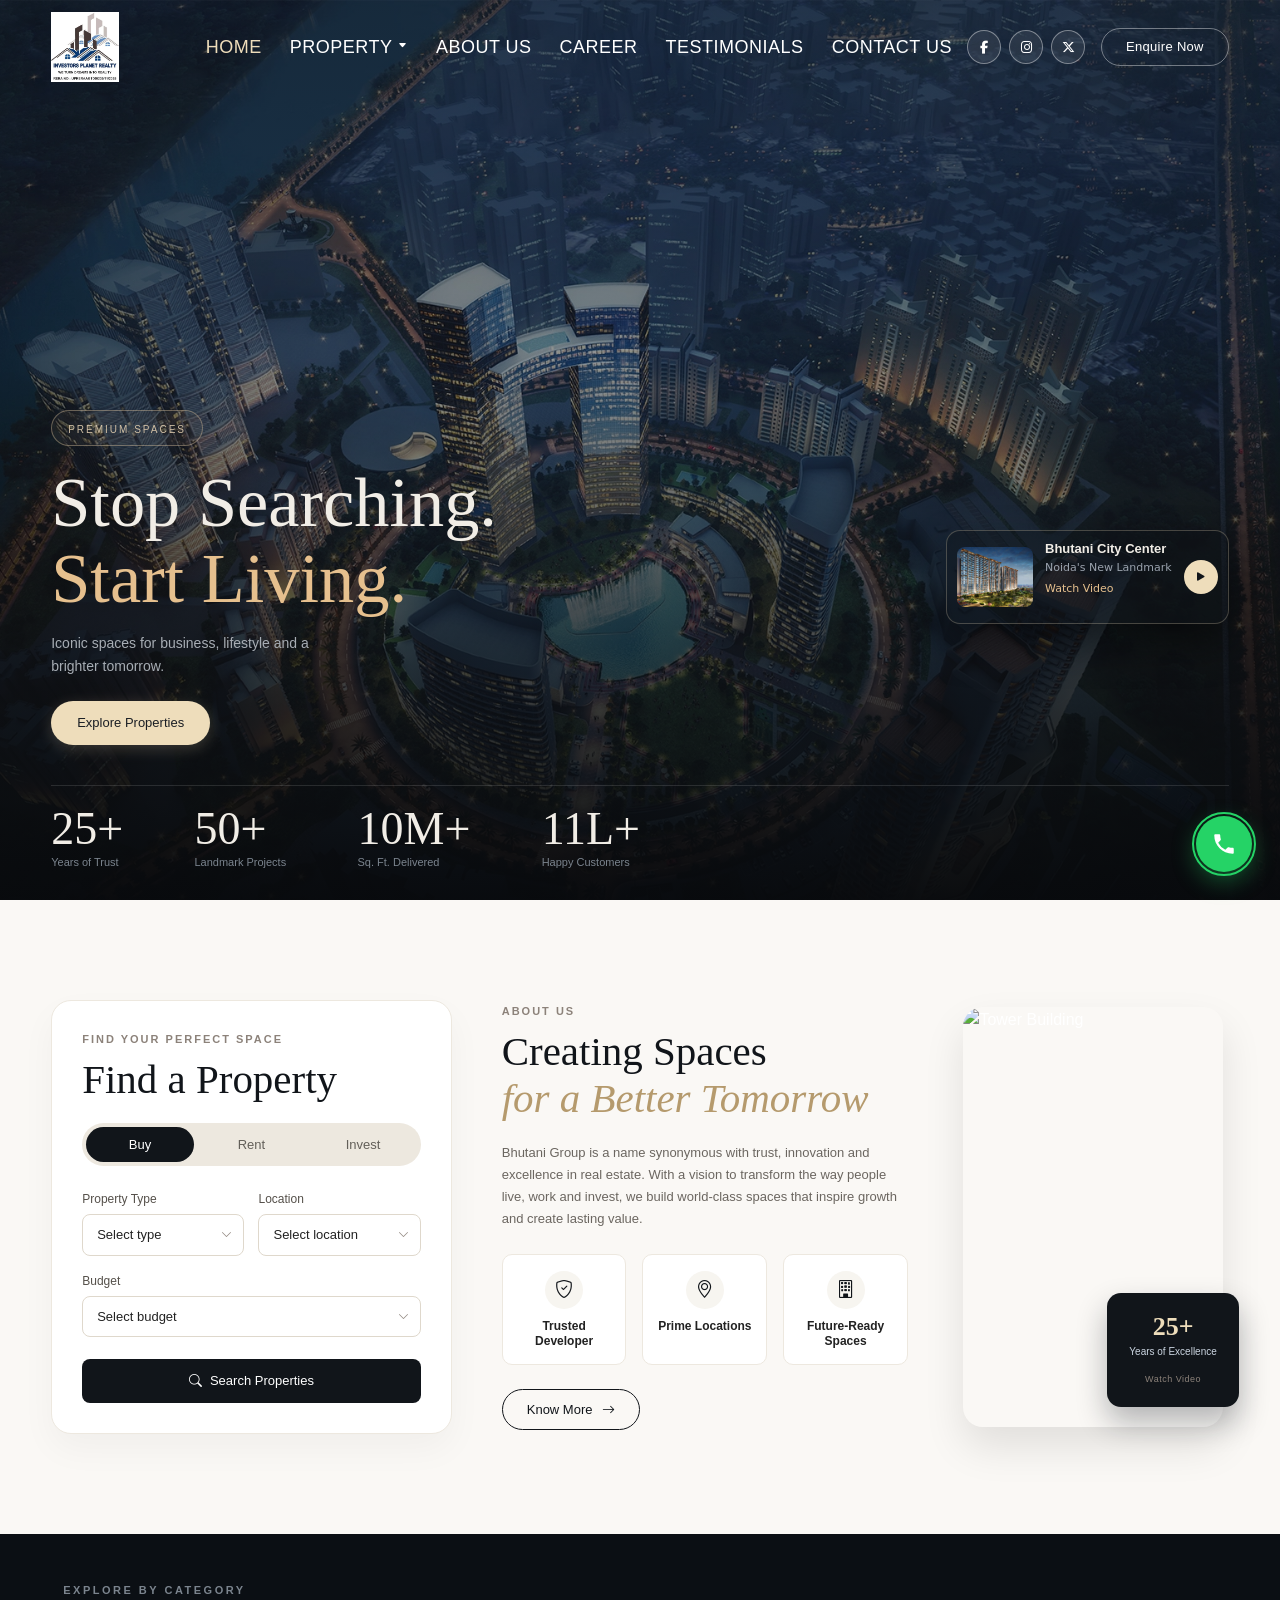
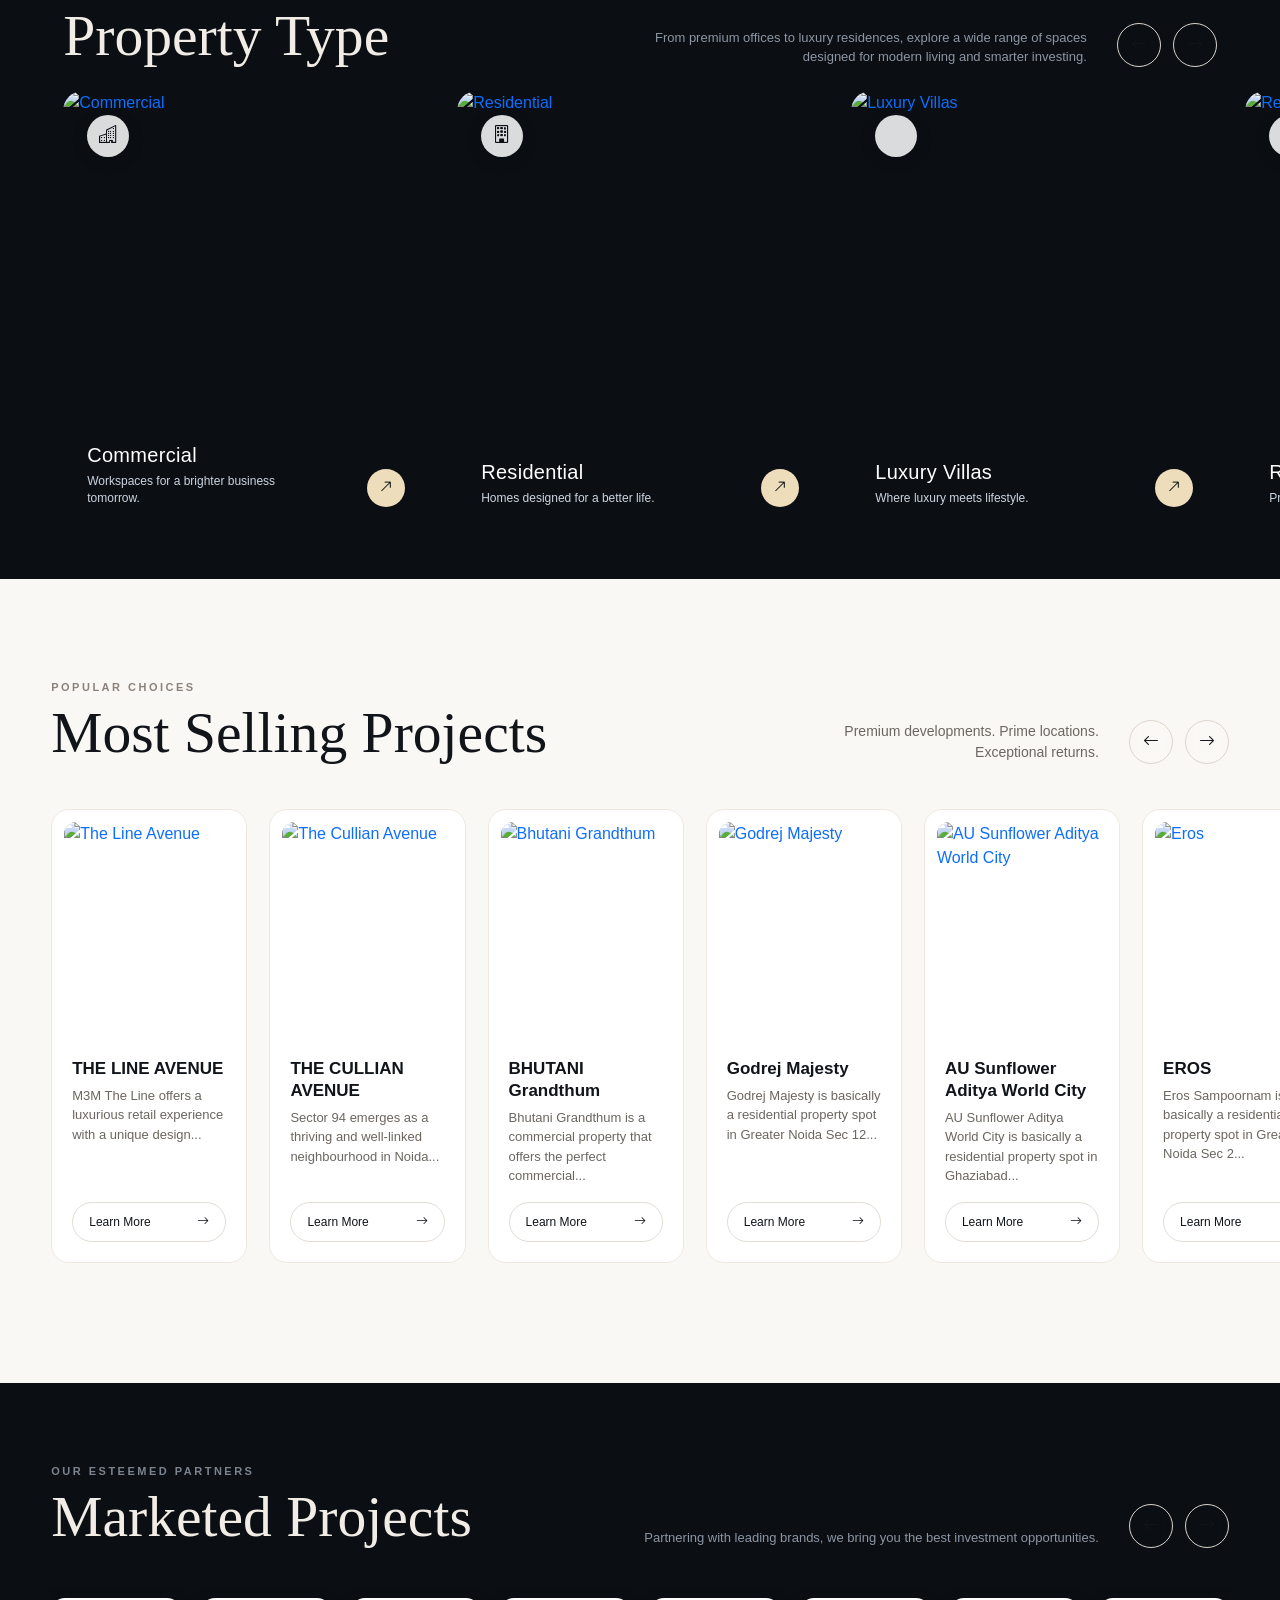
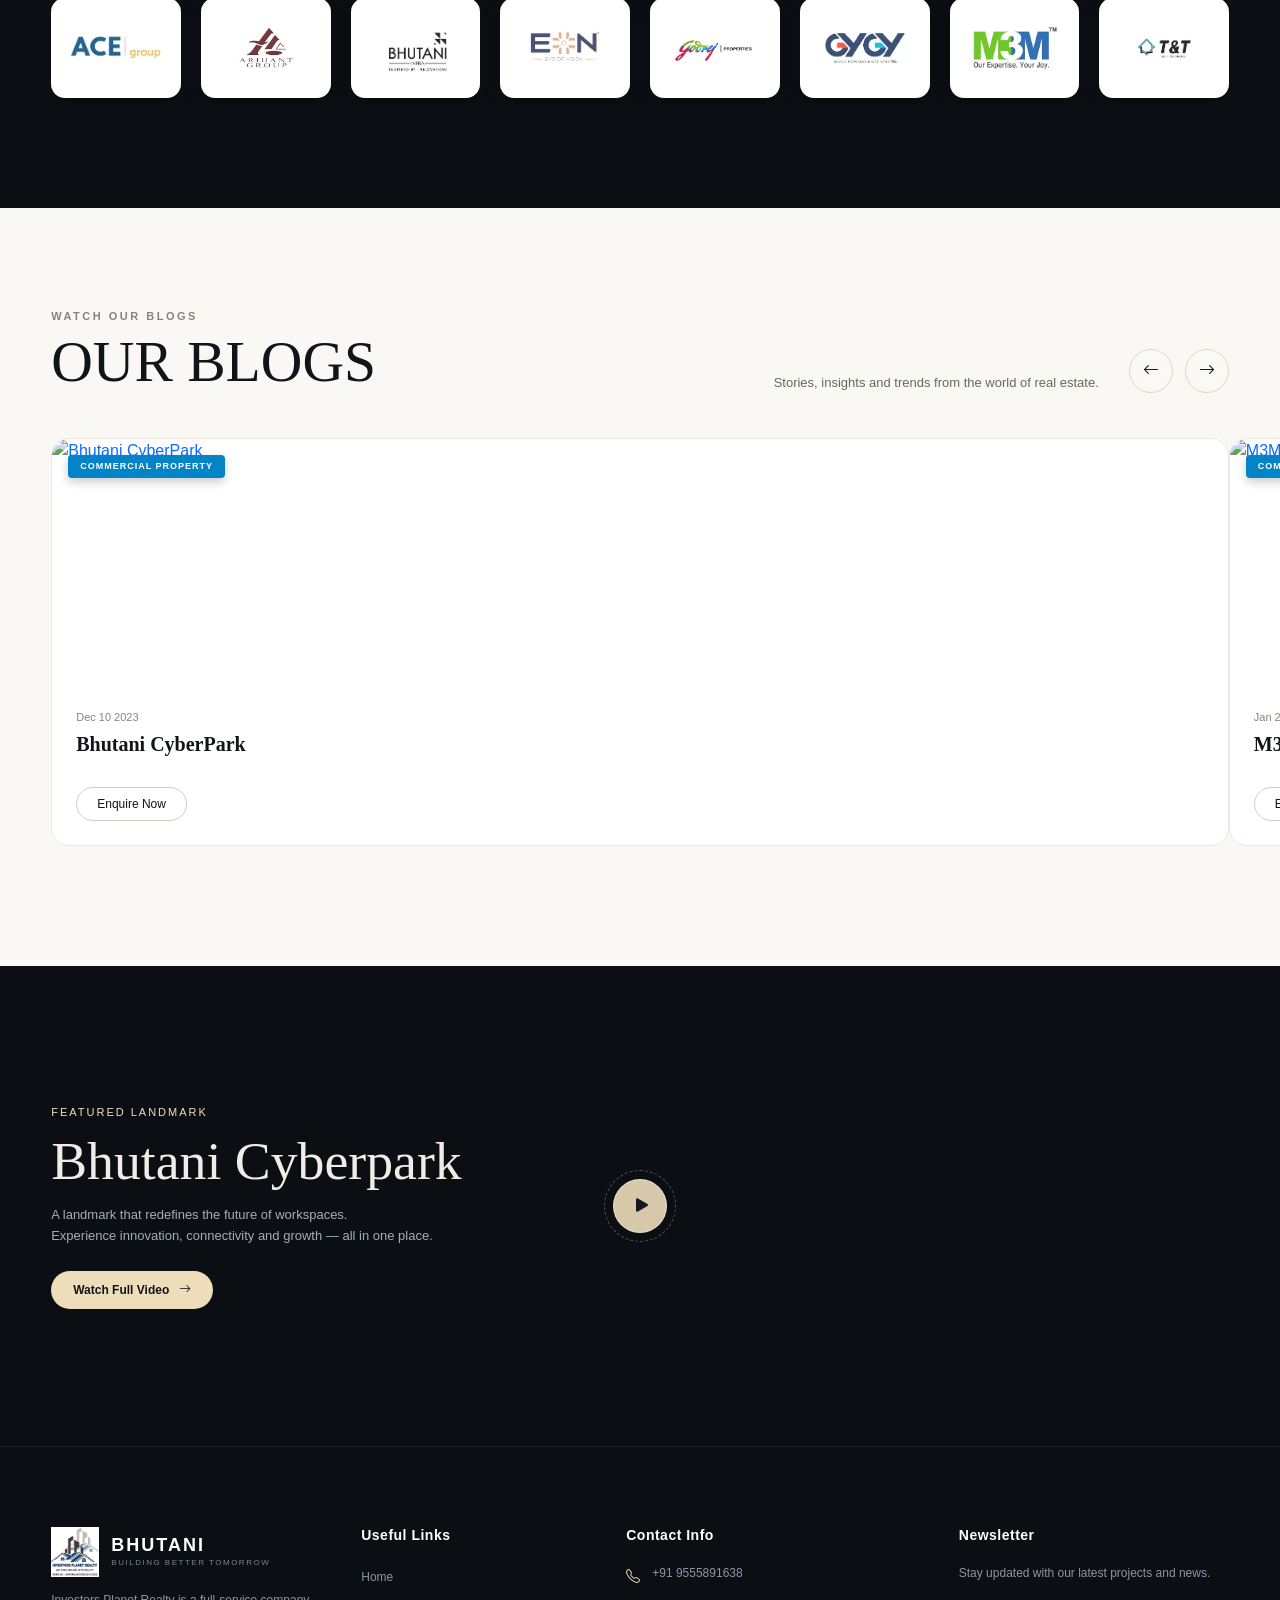
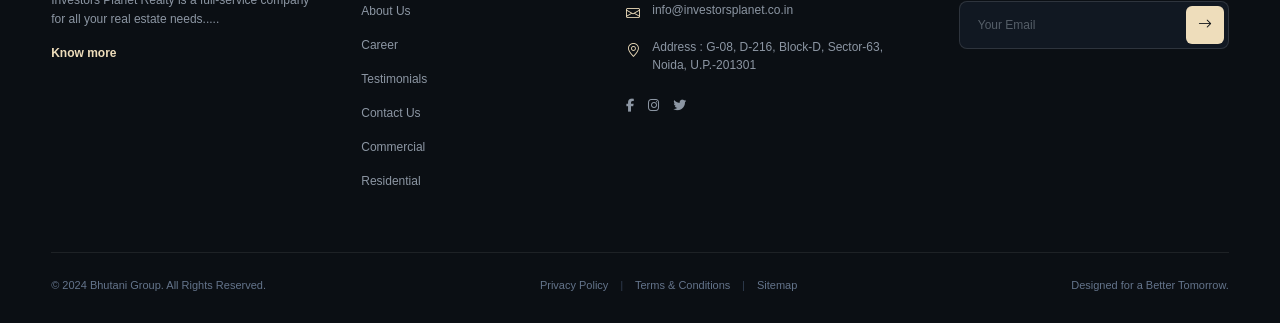
==== index.html @ b5062fcd "commit" ====
<!DOCTYPE html>
<html lang="en">

<head>
  <meta charset="UTF-8">
  <meta name="viewport" content="width=device-width, initial-scale=1.0">
  <title>Investors Planet Realty</title>

  <link href="https://cdn.jsdelivr.net/npm/bootstrap@5.3.3/dist/css/bootstrap.min.css" rel="stylesheet">
  <link rel="stylesheet" href="https://cdnjs.cloudflare.com/ajax/libs/font-awesome/6.5.1/css/all.min.css">
  <link rel="stylesheet" href="https://cdn.jsdelivr.net/npm/bootstrap-icons@1.11.3/font/bootstrap-icons.min.css">
  <link rel="stylesheet" href="https://cdnjs.cloudflare.com/ajax/libs/animate.css/4.1.1/animate.min.css">
  <link rel="stylesheet" href="https://cdn.jsdelivr.net/npm/glightbox/dist/css/glightbox.min.css">
  <link rel="stylesheet" href="https://cdn.jsdelivr.net/npm/swiper@11/swiper-bundle.min.css">
  <link rel="stylesheet" href="style.css">
</head>

<body>

  <!-- <header class="top-header">
        <div class="header-container">
            <div class="header-left">
                <span>WELCOME TO INVESTORS PLANET REALTY</span>
            </div>
            <div class="header-right">
                <a href="tel:+919555891638"><i class="bi bi-telephone-fill"></i> +91 95558 91638</a>
                <a href="mailto:info@investorsplanet.co.in"><i class="bi bi-envelope-fill"></i>
                    info@investorsplanet.co.in</a>
            </div>
        </div>
    </header> -->

  <nav class="custom-navbar">
    <div class="nav-container">

      <a href="index.html" class="brand-box">
        <img src="images/logo.webp" alt="Logo" class="site-logo">
      </a>

      <button class="nav-toggle-btn" id="openMenu">
        <i class="bi bi-list"></i>
      </button>

      <div class="desktop-menu">
        <ul class="nav-links">
          <li><a href="index.html" class="active">HOME</a></li>

          <li class="nav-dropdown">
            <a href="#">
              PROPERTY <i class="bi bi-caret-down-fill"></i>
            </a>
            <ul class="dropdown-menu-list">
              <li><a href="property.html">Commercial</a></li>
              <li><a href="residental.html">Residential</a></li>
            </ul>
          </li>

          <li><a href="about.html">ABOUT US</a></li>
          <li><a href="carareer.html">CAREER</a></li>
          <li><a href="testimonial.html">TESTIMONIALS</a></li>
          <li><a href="contact.html">CONTACT US</a></li>
        </ul>

        <div class="nav-actions">
          <a href="#" class="social-btn"><i class="fa-brands fa-facebook-f"></i></a>
          <a href="#" class="social-btn"><i class="fa-brands fa-instagram"></i></a>
          <a href="#" class="social-btn"><i class="fa-brands fa-x-twitter"></i></a>
          <a href="#reach" class="enquire-btn">Enquire Now </a>
        </div>
      </div>

    </div>
  </nav>

  <div class="side-overlay" id="sideOverlay"></div>

  <div class="side-drawer" id="sideDrawer">
    <div class="drawer-top">
      <h4>Menu</h4>
      <button id="closeMenu"><i class="bi bi-x-lg"></i></button>
    </div>

    <div class="drawer-links">
      <a href="index.html" class="active">HOME</a>

      <div class="drawer-accordion">
        <a href="javascript:void(0)" class="drawer-dropdown-toggle">
          PROPERTY <i class="bi bi-chevron-down"></i>
        </a>
        <div class="drawer-submenu">
          <a href="property.html">• Commercial</a>
          <a href="residental.html">• Residential</a>
        </div>
      </div>

      <a href="about.html">ABOUT US</a>
      <a href="carareer.html">CAREER</a>
      <a href="testimonial.html">TESTIMONIALS</a>
      <a href="contact.html">CONTACT US</a>
    </div>
    <!-- navbar end  -->
    <div class="drawer-bottom">
      <div class="drawer-socials">
        <a href="#" class="social-btn"><i class="fa-brands fa-facebook-f"></i></a>
        <a href="#" class="social-btn"><i class="fa-brands fa-instagram"></i></a>
        <a href="#" class="social-btn"><i class="fa-brands fa-x-twitter"></i></a>
      </div>
      <a href="#reach" class="enquire-btn drawer-enquire">Enquire Now &rarr;</a>
    </div>
  </div>
<!-- hero section  -->
 <section class="hero-wrapper animate__animated animate__fadeIn">
    <div class="hero-dark-layer"></div>

    <div class="hero-inner">

      <div class="hero-middle">
        <div class="hero-text-area animate__animated animate__fadeInLeft animate__slow">
          <div class="pill-tag animate__animated animate__fadeInDown animate__delay-1s">
            <span>PREMIUM SPACES</span>
          </div>

          <h1 class="main-heading animate__animated animate__fadeInUp">
            Stop Searching.<br>
            <span>Start Living.</span>
          </h1>

          <p class="sub-heading animate__animated animate__fadeInUp animate__delay-1s">
            Iconic spaces for business, lifestyle and a<br class="d-none d-md-block"> brighter tomorrow.
          </p>

          <a href="#explore" class="explore-action-btn animate__animated animate__fadeInUp animate__delay-2s">
            Explore Properties
          </a>
        </div>

        <div class="hero-card-area animate__animated animate__zoomIn animate__delay-1s">
          <div class="property-box">
            <div class="property-content">
              <div class="prop-thumb">
                <img src="images/hero.jpg" alt="Bhutani City Center">
              </div>

              <div class="prop-text">
                <h5>Bhutani City Center</h5>
                <p>Noida's New Landmark</p>
                <a href="#">Watch Video</a>
              </div>

              <div class="prop-play">
                <i class="bi bi-play-fill"></i>
              </div>
            </div>
          </div>
        </div>
      </div>

      <div class="hero-bottom-stats animate__animated animate__fadeInUp animate__delay-2s">
        <div class="stats-half-container">
          <div class="stat-unit">
            <h2><span class="counter" data-target="25">0</span>+</h2>
            <p>Years of Trust</p>
          </div>

          <div class="stat-unit">
            <h2><span class="counter" data-target="50">0</span>+</h2>
            <p>Landmark Projects</p>
          </div>

          <div class="stat-unit">
            <h2><span class="counter" data-target="10">0</span>M+</h2>
            <p>Sq. Ft. Delivered</p>
          </div>

          <div class="stat-unit">
            <h2><span class="counter" data-target="11">0</span>L+</h2>
            <p>Happy Customers</p>
          </div>
        </div>
      </div>

    </div>
  </section>
<!-- end hero section  -->


<!-- About section  -->
<!-- HTML Code -->
<section class="about-search-section">
    <div class="about-search-full">

      <div class="search-panel">
        <span class="sub-title">FIND YOUR PERFECT SPACE</span>
        <h2 class="section-title">Find a Property</h2>

        <div class="tab-switcher">
          <button class="tab-btn active" data-tab="buy">Buy</button>
          <button class="tab-btn" data-tab="rent">Rent</button>
          <button class="tab-btn" data-tab="invest">Invest</button>
        </div>

        <div class="form-container">
          <div class="form-grid">
            <div class="input-group-custom">
              <label>Property Type</label>
              <div class="select-box">
                <select>
                  <option value="" disabled selected>Select type</option>
                  <option value="commercial">Commercial Space</option>
                  <option value="residential">Luxury Apartment</option>
                  <option value="villa">Modern Villa</option>
                  <option value="retail">Retail Shop</option>
                </select>
                <i class="bi bi-chevron-down"></i>
              </div>
            </div>

            <div class="input-group-custom">
              <label>Location</label>
              <div class="select-box">
                <select>
                  <option value="" disabled selected>Select location</option>
                  <option value="noida">Noida Expressway</option>
                  <option value="gurugram">Gurugram Central</option>
                  <option value="delhi">South Delhi</option>
                  <option value="greater-noida">Greater Noida</option>
                </select>
                <i class="bi bi-chevron-down"></i>
              </div>
            </div>
          </div>

          <div class="input-group-custom">
            <label>Budget</label>
            <div class="select-box">
              <select>
                <option value="" disabled selected>Select budget</option>
                <option value="50l-1cr">₹50 Lac - ₹1 Cr</option>
                <option value="1cr-3cr">₹1 Cr - ₹3 Cr</option>
                <option value="3cr-5cr">₹3 Cr - ₹5 Cr</option>
                <option value="5cr+">₹5 Cr & Above</option>
              </select>
              <i class="bi bi-chevron-down"></i>
            </div>
          </div>

          <button class="submit-search-btn" type="button">
            <i class="bi bi-search"></i>
            <span>Search Properties</span>
          </button>
        </div>
      </div>

      <div class="about-panel">
        <span class="sub-title">ABOUT US</span>
        <h2 class="section-title">
          Creating Spaces<br>
          <i>for a Better Tomorrow</i>
        </h2>

        <p class="about-text">
          Bhutani Group is a name synonymous with trust, innovation and excellence in real estate. With a vision to
          transform the way people live, work and invest, we build world-class spaces that inspire growth and create
          lasting value.
        </p>

        <div class="features-list">
          <div class="feature-card">
            <div class="feature-icon">
              <i class="bi bi-shield-check"></i>
            </div>
            <h4>Trusted Developer</h4>
          </div>

          <div class="feature-card">
            <div class="feature-icon">
              <i class="bi bi-geo-alt"></i>
            </div>
            <h4>Prime Locations</h4>
          </div>

          <div class="feature-card">
            <div class="feature-icon">
              <i class="bi bi-building"></i>
            </div>
            <h4>Future-Ready Spaces</h4>
          </div>
        </div>

        <a href="#about" class="more-btn">
          <span>Know More</span>
          <i class="bi bi-arrow-right"></i>
        </a>
      </div>

      <div class="image-panel">
        <div class="tall-image-wrapper">
          <img src="https://i.pinimg.com/736x/e9/3b/22/e93b222244bfb3ba30b6781cf7141140.jpg" alt="Tower Building">
        </div>

        <div class="floating-experience">
          <h3><span class="counter" data-target="25">0</span>+</h3>
          <p>Years of Excellence</p>
          <a href="#">Watch Video</a>
        </div>
      </div>

    </div>
  </section>

<!-- About section end -->
<!-- property section start  -->
<section class="property-type-section py-5">
    <div class="container-fluid property-type-container">

      <div class="section-header-row mb-4">
        <div class="header-left">
          <span class="sub-heading-text">EXPLORE BY CATEGORY</span>
          <h2 class="main-heading-text">Property Type</h2>
        </div>

        <div class="header-right">
          <p class="section-desc-text">
            From premium offices to luxury residences, explore a wide range of spaces designed for modern living and smarter investing.
          </p>
          <div class="swiper-nav-buttons">
            <button class="swiper-nav-btn swiper-btn-prev" type="button">
              <i class="bi bi-arrow-left"></i>
            </button>
            <button class="swiper-nav-btn swiper-btn-next" type="button">
              <i class="bi bi-arrow-right"></i>
            </button>
          </div>
        </div>
      </div>

      <div class="swiper propertySwiper">
        <div class="swiper-wrapper">

          <div class="swiper-slide">
            <a href="property.html" class="property-type-card text-decoration-none">
              <img src="https://i.pinimg.com/736x/68/a8/88/68a88817c9050d8937019f63d39efa8c.jpg" alt="Commercial" class="card-bg-img">
              
              <!-- Full Card Hover Overlay with View Button -->
              <div class="card-hover-overlay">
                <div class="hover-view-btn">
                  <span>View Properties</span>
                  <i class="bi bi-arrow-right"></i>
                </div>
              </div>

              <div class="card-content">
                <div class="card-top-icon">
                  <i class="bi bi-buildings"></i>
                </div>

                <div class="card-bottom-info">
                  <div class="info-texts">
                    <h3>Commercial</h3>
                    <p>Workspaces for a brighter business tomorrow.</p>
                  </div>
                  <div class="card-circle-arrow">
                    <i class="bi bi-arrow-right"></i>
                  </div>
                </div>
              </div>
            </a>
          </div>

          <div class="swiper-slide">
            <a href="property.html" class="property-type-card text-decoration-none">
              <img src="https://i.pinimg.com/1200x/0e/28/10/0e281031130ed455cd875e7eabe86943.jpg" alt="Residential" class="card-bg-img">
              
              <div class="card-hover-overlay">
                <div class="hover-view-btn">
                  <span>View Properties</span>
                  <i class="bi bi-arrow-right"></i>
                </div>
              </div>

              <div class="card-content">
                <div class="card-top-icon">
                  <i class="bi bi-building"></i>
                </div>

                <div class="card-bottom-info">
                  <div class="info-texts">
                    <h3>Residential</h3>
                    <p>Homes designed for a better life.</p>
                  </div>
                  <div class="card-circle-arrow">
                    <i class="bi bi-arrow-right"></i>
                  </div>
                </div>
              </div>
            </a>
          </div>

          <div class="swiper-slide">
            <a href="property.html" class="property-type-card text-decoration-none">
              <img src="https://i.pinimg.com/736x/b8/08/d7/b808d746e11e2a88268e295a4e2df7ee.jpg" alt="Luxury Villas" class="card-bg-img">
              
              <div class="card-hover-overlay">
                <div class="hover-view-btn">
                  <span>View Properties</span>
                  <i class="bi bi-arrow-right"></i>
                </div>
              </div>

              <div class="card-content">
                <div class="card-top-icon">
                  <i class="bi bi-crown"></i>
                </div>

                <div class="card-bottom-info">
                  <div class="info-texts">
                    <h3>Luxury Villas</h3>
                    <p>Where luxury meets lifestyle.</p>
                  </div>
                  <div class="card-circle-arrow">
                    <i class="bi bi-arrow-right"></i>
                  </div>
                </div>
              </div>
            </a>
          </div>

          <div class="swiper-slide">
            <a href="property.html" class="property-type-card text-decoration-none">
              <img src="https://i.pinimg.com/736x/2e/1c/e1/2e1ce1e18475a00035cc2ab0f9a0c046.jpg" alt="Retail & Studio" class="card-bg-img">
              
              <div class="card-hover-overlay">
                <div class="hover-view-btn">
                  <span>View Properties</span>
                  <i class="bi bi-arrow-right"></i>
                </div>
              </div>

              <div class="card-content">
                <div class="card-top-icon">
                  <i class="bi bi-shop"></i>
                </div>

                <div class="card-bottom-info">
                  <div class="info-texts">
                    <h3>Retail & Studio</h3>
                    <p>Prime high-street shopping hubs.</p>
                  </div>
                  <div class="card-circle-arrow">
                    <i class="bi bi-arrow-right"></i>
                  </div>
                </div>
              </div>
            </a>
          </div>

        </div>
      </div>

    </div>
  </section>
<!-- property section start  -->

  <!-- new section project -->
 <section class="selling-projects-section">
    <div class="selling-projects-container">

      <div class="projects-header-row">
        <div class="header-left">
          <span class="sub-heading-text">POPULAR CHOICES</span>
          <h2 class="main-heading-text">Most Selling Projects</h2>
        </div>

        <div class="header-right">
          <p class="section-desc-text">
            Premium developments. Prime locations.<br class="d-none d-md-block"> Exceptional returns.
          </p>
          <div class="swiper-nav-buttons">
            <button class="swiper-nav-btn swiper-btn-prev" type="button">
              <i class="bi bi-arrow-left"></i>
            </button>
            <button class="swiper-nav-btn swiper-btn-next" type="button">
              <i class="bi bi-arrow-right"></i>
            </button>
          </div>
        </div>
      </div>

      <div class="swiper projectsSwiper">
        <div class="swiper-wrapper">

          <div class="swiper-slide">
            <a href="property-details.html?project=the-line-avenue" class="project-item-card text-decoration-none">
              <div class="project-img-box">
                <img src="https://i.pinimg.com/736x/b0/c7/c9/b0c7c9cdc0c4229f6c91cf94e578a3b9.jpg" alt="The Line Avenue">
              </div>

              <div class="project-body">
                <h4 class="project-name">THE LINE AVENUE</h4>
                <p class="project-description">M3M The Line offers a luxurious retail experience with a unique design...</p>

                <div class="project-know-btn">
                  <span>Learn More</span>
                  <i class="bi bi-arrow-right"></i>
                </div>
              </div>
            </a>
          </div>

          <div class="swiper-slide">
            <a href="property-details.html?project=the-cullian-avenue" class="project-item-card text-decoration-none">
              <div class="project-img-box">
                <img src="https://i.pinimg.com/1200x/70/3b/2b/703b2bb00e8416c925a79b62b1071aec.jpg" alt="The Cullian Avenue">
              </div>

              <div class="project-body">
                <h4 class="project-name">THE CULLIAN AVENUE</h4>
                <p class="project-description">Sector 94 emerges as a thriving and well-linked neighbourhood in Noida...</p>

                <div class="project-know-btn">
                  <span>Learn More</span>
                  <i class="bi bi-arrow-right"></i>
                </div>
              </div>
            </a>
          </div>

          <div class="swiper-slide">
            <a href="property-details.html?project=bhutani-grandthum" class="project-item-card text-decoration-none">
              <div class="project-img-box">
                <img src="https://i.pinimg.com/1200x/bc/52/3a/bc523a431e3f7c31cb2e12f6df5b1e3e.jpg" alt="Bhutani Grandthum">
              </div>

              <div class="project-body">
                <h4 class="project-name">BHUTANI Grandthum</h4>
                <p class="project-description">Bhutani Grandthum is a commercial property that offers the perfect commercial...</p>

                <div class="project-know-btn">
                  <span>Learn More</span>
                  <i class="bi bi-arrow-right"></i>
                </div>
              </div>
            </a>
          </div>

          <div class="swiper-slide">
            <a href="property-details.html?project=godrej-majesty" class="project-item-card text-decoration-none">
              <div class="project-img-box">
                <img src="https://i.pinimg.com/736x/51/43/db/5143db872b7fb3381221c654d87d4bf9.jpg" alt="Godrej Majesty">
              </div>

              <div class="project-body">
                <h4 class="project-name">Godrej Majesty</h4>
                <p class="project-description">Godrej Majesty is basically a residential property spot in Greater Noida Sec 12...</p>

                <div class="project-know-btn">
                  <span>Learn More</span>
                  <i class="bi bi-arrow-right"></i>
                </div>
              </div>
            </a>
          </div>

          <div class="swiper-slide">
            <a href="property-details.html?project=au-sunflower" class="project-item-card text-decoration-none">
              <div class="project-img-box">
                <img src="https://i.pinimg.com/736x/d2/3e/b3/d23eb3abe1b45a3c89cd017f8275d1ce.jpg" alt="AU Sunflower Aditya World City">
              </div>

              <div class="project-body">
                <h4 class="project-name">AU Sunflower Aditya World City</h4>
                <p class="project-description">AU Sunflower Aditya World City is basically a residential property spot in Ghaziabad...</p>

                <div class="project-know-btn">
                  <span>Learn More</span>
                  <i class="bi bi-arrow-right"></i>
                </div>
              </div>
            </a>
          </div>

          <div class="swiper-slide">
            <a href="property-details.html?project=eros" class="project-item-card text-decoration-none">
              <div class="project-img-box">
                <img src="https://i.pinimg.com/736x/e6/98/5a/e6985af2b01548a1c4b19c9d69201688.jpg" alt="Eros">
              </div>

              <div class="project-body">
                <h4 class="project-name">EROS</h4>
                <p class="project-description">Eros Sampoornam is basically a residential property spot in Greater Noida Sec 2...</p>

                <div class="project-know-btn">
                  <span>Learn More</span>
                  <i class="bi bi-arrow-right"></i>
                </div>
              </div>
            </a>
          </div>

          <div class="swiper-slide">
            <a href="property-details.html?project=sobha" class="project-item-card text-decoration-none">
              <div class="project-img-box">
                <img src="https://i.pinimg.com/736x/e9/3b/22/e93b222244bfb3ba30b6781cf7141140.jpg" alt="Sobha">
              </div>

              <div class="project-body">
                <h4 class="project-name">Sobha</h4>
                <p class="project-description">Sobha is a perfect residential spot in Greater Noida Sec 1...</p>

                <div class="project-know-btn">
                  <span>Learn More</span>
                  <i class="bi bi-arrow-right"></i>
                </div>
              </div>
            </a>
          </div>

          <div class="swiper-slide">
            <a href="property-details.html?project=anand-habitat" class="project-item-card text-decoration-none">
              <div class="project-img-box">
                <img src="https://i.pinimg.com/1200x/0e/28/10/0e281031130ed455cd875e7eabe86943.jpg" alt="Anand Habitat Sahibabad">
              </div>

              <div class="project-body">
                <h4 class="project-name">Anand Habitat Sahibabad</h4>
                <p class="project-description">Anand Habitat Sahibabad is a commercial property spot in Shahibabad...</p>

                <div class="project-know-btn">
                  <span>Learn More</span>
                  <i class="bi bi-arrow-right"></i>
                </div>
              </div>
            </a>
          </div>

        </div>
      </div>

    </div>
  </section>

  <!-- new section  -->

  <section class="partners-marquee-section">
    <div class="partners-container">

      <div class="partners-header-row">
        <div class="header-left">
          <span class="sub-heading-text">OUR ESTEEMED PARTNERS</span>
          <h2 class="main-heading-text">Marketed Projects</h2>
        </div>

        <div class="header-right">
          <p class="section-desc-text">
            Partnering with leading brands, we bring you the best investment opportunities.
          </p>
          <div class="swiper-nav-buttons">
            <button class="swiper-nav-btn partners-btn-prev" type="button">
              <i class="bi bi-arrow-left"></i>
            </button>
            <button class="swiper-nav-btn partners-btn-next" type="button">
              <i class="bi bi-arrow-right"></i>
            </button>
          </div>
        </div>
      </div>

      <div class="swiper partnersSwiper">
        <div class="swiper-wrapper">

          <div class="swiper-slide">
            <div class="partner-logo-card">
              <img src="images/ace.webp" alt="Ace" class="partner-img">
            </div>
          </div>

          <div class="swiper-slide">
            <div class="partner-logo-card">
              <img src="images/arihant.webp" alt="Arihant" class="partner-img">
            </div>
          </div>

          <div class="swiper-slide">
            <div class="partner-logo-card">
              <img src="images/bhutani.webp" alt="Bhutani" class="partner-img">
            </div>
          </div>

          <div class="swiper-slide">
            <div class="partner-logo-card">
              <img src="images/eon.webp" alt="Eon" class="partner-img">
            </div>
          </div>

          <div class="swiper-slide">
            <div class="partner-logo-card">
              <img src="images/Godrej-properties-logo-2.webp" alt="Godrej" class="partner-img">
            </div>
          </div>

          <div class="swiper-slide">
            <div class="partner-logo-card">
              <img src="images/gygy.webp" alt="Gygy" class="partner-img">
            </div>
          </div>

          <div class="swiper-slide">
            <div class="partner-logo-card">
              <img src="images/M3M.webp" alt="M3M" class="partner-img">
            </div>
          </div>

          <div class="swiper-slide">
            <div class="partner-logo-card">
              <img src="images/T&T.webp" alt="T&T" class="partner-img">
            </div>
          </div>

        </div>
      </div>

    </div>
  </section>
  <!-- Blog Section   -->
 <section class="blogs-section">
    <div class="blogs-container">

      <div class="blogs-header-row">
        <div class="blogs-header-left">
          <span class="sub-heading-text">WATCH OUR BLOGS</span>
          <h2 class="main-heading-text">OUR BLOGS</h2>
        </div>

        <div class="blogs-header-right">
          <p class="section-desc-text">
            Stories, insights and trends from the world of real estate.
          </p>
          <div class="swiper-nav-buttons">
            <button class="swiper-nav-btn blogs-btn-prev" type="button">
              <i class="bi bi-arrow-left"></i>
            </button>
            <button class="swiper-nav-btn blogs-btn-next" type="button">
              <i class="bi bi-arrow-right"></i>
            </button>
          </div>
        </div>
      </div>

      <!-- Converted into a fully functional Swiper slider -->
      <div class="swiper blogsSwiper">
        <div class="swiper-wrapper">

          <div class="swiper-slide">
            <a href="property.html" class="blog-card text-decoration-none">
              <div class="blog-img-box">
                <img src="https://i.pinimg.com/736x/b9/93/08/b993081e71267a04ce7736938ec39dbf.jpg" alt="Bhutani CyberPark" class="blog-img">
                <div class="blog-tag-badge">COMMERCIAL PROPERTY</div>
              </div>

              <div class="blog-body">
                <div class="blog-meta-top">
                  <span class="blog-date">Dec 10 2023</span>
                  <h3 class="blog-title">Bhutani CyberPark</h3>
                </div>

                <div class="blog-footer">
                  <span class="enquire-now-pill">Enquire Now</span>
                </div>
              </div>
            </a>
          </div>

          <div class="swiper-slide">
            <a href="property.html" class="blog-card text-decoration-none">
              <div class="blog-img-box">
                <img src="https://i.pinimg.com/736x/0c/f4/79/0cf4791c3fe9e932af38df184352a54e.jpg" alt="M3M Noida" class="blog-img">
                <div class="blog-tag-badge">COMMERCIAL PROPERTY</div>
              </div>

              <div class="blog-body">
                <div class="blog-meta-top">
                  <span class="blog-date">Jan 21 2024</span>
                  <h3 class="blog-title">M3M Noida</h3>
                </div>

                <div class="blog-footer">
                  <span class="enquire-now-pill">Enquire Now</span>
                </div>
              </div>
            </a>
          </div>

          <div class="swiper-slide">
            <a href="property.html" class="blog-card text-decoration-none">
              <div class="blog-img-box">
                <img src="https://i.pinimg.com/1200x/a5/fb/9e/a5fb9e481416478ccd709796a3e3a5d2.jpg" alt="ACE Group Noida" class="blog-img">
                <div class="blog-tag-badge">RESIDENTIAL PROPERTY</div>
              </div>

              <div class="blog-body">
                <div class="blog-meta-top">
                  <span class="blog-date">Feb 11 2024</span>
                  <h3 class="blog-title">ACE Group Noida</h3>
                </div>

                <div class="blog-footer">
                  <span class="enquire-now-pill">Enquire Now</span>
                </div>
              </div>
            </a>
          </div>

          <div class="swiper-slide">
            <a href="property.html" class="blog-card text-decoration-none">
              <div class="blog-img-box">
                <img src="https://i.pinimg.com/736x/b9/93/08/b993081e71267a04ce7736938ec39dbf.jpg" alt="Bhutani Grandthum" class="blog-img">
                <div class="blog-tag-badge">COMMERCIAL PROPERTY</div>
              </div>

              <div class="blog-body">
                <div class="blog-meta-top">
                  <span class="blog-date">Mar 15 2024</span>
                  <h3 class="blog-title">Bhutani Grandthum</h3>
                </div>

                <div class="blog-footer">
                  <span class="enquire-now-pill">Enquire Now</span>
                </div>
              </div>
            </a>
          </div>

        </div>
      </div>

    </div>
  </section>
  <!-- new section  -->
  <section class="featured-landmark-section">
    <div class="landmark-bg-overlay"></div>

    <div class="landmark-container">

      <div class="landmark-left-content">
        <span class="landmark-sub-badge">FEATURED LANDMARK</span>
        <h2 class="landmark-main-title">Bhutani Cyberpark</h2>
        <p class="landmark-description">
          A landmark that redefines the future of workspaces.<br class="d-none d-md-block">
          Experience innovation, connectivity and growth — all in one place.
        </p>
        <a href="https://www.youtube.com/embed/Rlj3gzHr7QU?rel=0&modestbranding=1&autohide=1&showinfo=0"
          class="glightbox landmark-cta-btn">
          <span>Watch Full Video</span>
          <i class="bi bi-arrow-right"></i>
        </a>
      </div>

      <div class="landmark-center-play">
        <a href="https://www.youtube.com/embed/Rlj3gzHr7QU?rel=0&modestbranding=1&autohide=1&showinfo=0"
          class="glightbox play-circle-btn">
          <i class="bi bi-play-fill"></i>
        </a>
      </div>

      <!-- <div class="landmark-right-stats">
        <div class="stat-item-box">
          <h3><span class="counter" data-target="5">0</span>M+</h3>
          <p>Sq. Ft. Area</p>
        </div>

        <div class="stat-item-box">
          <h3><span class="counter" data-target="100">0</span>+</h3>
          <p>Global Brands</p>
        </div>

        <div class="stat-item-box">
          <h3>Prime</h3>
          <p>Sector 62, Noida</p>
        </div>
      </div> -->

    </div>
  </section>

  <!-- new section  -->
 <footer class="main-footer-section">
    <div class="footer-container">

      <div class="footer-top-grid">

        <!-- Column 1: Brand Info -->
        <div class="footer-col brand-col">
          <div class="footer-brand-wrap">
            <img src="images/logo.webp" alt="Logo" class="footer-logo">
            <div class="footer-brand-text">
              <h3>BHUTANI</h3>
              <span>BUILDING BETTER TOMORROW</span>
            </div>
          </div>
          <p class="footer-about-desc">
            Investors Planet Realty is a full-service company for all your real estate needs.....
          </p>
          <a href="#about" class="footer-about-link">Know more</a>
        </div>

        <!-- Column 2: Useful Links (Replacing Quick Links) -->
        <div class="footer-col">
          <h4 class="footer-col-title">Useful Links</h4>
          <ul class="footer-links-list">
            <li><a href="#">Home</a></li>
            <li><a href="#">About Us</a></li>
            <li><a href="#">Career</a></li>
            <li><a href="#">Testimonials</a></li>
            <li><a href="#">Contact Us</a></li>
            <li><a href="#">Commercial</a></li>
            <li><a href="#">Residential</a></li>
          </ul>
        </div>

        <!-- Column 3: Contact Info (Updated with image details) -->
        <div class="footer-col contact-col">
          <h4 class="footer-col-title">Contact Info</h4>
          <div class="contact-item">
            <i class="bi bi-telephone"></i>
            <a href="tel:+919555891638">+91 9555891638</a>
          </div>
          <div class="contact-item">
            <i class="bi bi-envelope"></i>
            <a href="mailto:info@investorsplanet.co.in">info@investorsplanet.co.in</a>
          </div>
          <div class="contact-item">
            <i class="bi bi-geo-alt"></i>
            <span>Address : G-08, D-216, Block-D, Sector-63, Noida, U.P.-201301</span>
          </div>

          <div class="footer-social-icons">
            <a href="#"><i class="fa-brands fa-facebook-f"></i></a>
            <a href="#"><i class="fa-brands fa-instagram"></i></a>
            <a href="#"><i class="fa-brands fa-twitter"></i></a>
          </div>
        </div>

        <!-- Column 4: Newsletter -->
        <div class="footer-col newsletter-col">
          <h4 class="footer-col-title">Newsletter</h4>
          <p class="newsletter-text">
            Stay updated with our latest projects and news.
          </p>

          <form class="newsletter-form">
            <input type="email" placeholder="Your Email" required>
            <button type="submit">
              <i class="bi bi-arrow-right"></i>
            </button>
          </form>
        </div>

      </div>

      <div class="footer-bottom-bar">
        <div class="copyright-text">
          © 2024 Bhutani Group. All Rights Reserved.
        </div>

        <div class="legal-links">
          <a href="#">Privacy Policy</a>
          <span class="divider">|</span>
          <a href="#">Terms & Conditions</a>
          <span class="divider">|</span>
          <a href="#">Sitemap</a>
        </div>

        <div class="tagline-text">
          Designed for a Better Tomorrow.
        </div>
      </div>

    </div>
  </footer>


  <a href="tel:+911234567" class="floating-call-btn" aria-label="Call Us">
    <div class="call-btn-pulse"></div>
    <svg xmlns="http://www.w3.org/2000/svg" viewBox="0 0 24 24">
      <path
        d="M6.62 10.79a15.053 15.053 0 0 0 6.59 6.59l2.2-2.2c.27-.27.67-.36 1.02-.24 1.12.37 2.33.57 3.57.57.55 0 1 .45 1 1V20c0 .55-.45 1-1 1-9.39 0-17-7.61-17-17 0-.55.45-1 1-1h3.5c.55 0 1 .45 1 1 0 1.25.2 2.45.57 3.57.11.35.03.74-.25 1.02l-2.2 2.2z" />
    </svg>
  </a>

  <!-- new section  -->
  <script src="https://cdn.jsdelivr.net/npm/bootstrap@5.3.3/dist/js/bootstrap.bundle.min.js"></script>
  <script src="https://cdn.jsdelivr.net/gh/mcstudios/glightbox/dist/js/glightbox.min.js"></script>
  <script src="https://cdn.jsdelivr.net/npm/swiper@11/swiper-bundle.min.js"></script>
  <script src="script.js"></script>
</body>

</html>
---- style.css ----
@import url('https://fonts.googleapis.com/css2?family=Cormorant+Garamond:ital,wght@0,400;0,500;0,600;1,400;1,500&family=Montserrat:wght@300;400;500;600&display=swap');

:root {
  --font-serif: 'Cormorant Garamond', serif;
  --font-sans: 'Montserrat', sans-serif;
}

* {
  margin: 0;
  padding: 0;
  box-sizing: border-box;
}

body {
  font-family: var(--font-sans);
  background-color: #0b0f14;
  color: #ffffff;
  overflow-x: hidden;
}
/* 
.top-header {
  background-color: #fff;
  padding: 14px 0;
  position: relative;
  z-index: 1002;
}

.header-container {
  width: 92%;
  margin: 0 auto;
  display: flex;
  justify-content: space-between;
  align-items: center;
}

.header-left span {
  font-size: 14px;
  font-weight: 500;
  letter-spacing: 0.5px;
  color: #2b7a94;
}

.header-right {
  display: flex;
  gap: 25px;
}

.header-right a {
  font-size: 14px;
  color: #2b7a94;
  text-decoration: none;
  transition: opacity 0.3s;
}

.header-right a:hover {
  opacity: 0.8;
} */

.custom-navbar {
  position: absolute;
  /* top: 50px; */
  left: 0;
  width: 100%;
  padding: 12px 0;
  z-index: 1001;
  transition: all 0.4s ease;
}

.custom-navbar.scrolled {
  position: fixed;
  top: 0;
  background-color: #ffffff;
  padding: 10px 0;
  box-shadow: 0 4px 20px rgba(0, 0, 0, 0.12);
  animation: navSlide 0.4s ease-in-out;
}

@keyframes navSlide {
  0% {
    transform: translateY(-100%);
  }

  100% {
    transform: translateY(0);
  }
}

.nav-container {
  width: 92%;
  margin: 0 auto;
  display: flex;
  justify-content: space-between;
  align-items: center;
}

.brand-box {
  display: flex;
  align-items: center;
  text-decoration: none;
}

.site-logo {
  height: 70px;
  width: auto;
  object-fit: contain;
  display: block;
}

.desktop-menu {
  display: flex;
  align-items: center;
  justify-content: space-between;
  flex: 1;
  margin-left: 40px;
}

.nav-links {
  display: flex;
  list-style: none;
  gap: 28px;
  margin: 0 auto;
}

.nav-links a {
  text-decoration: none;
  font-size: 18px;
  font-weight: 500;
  color: #ffffff;
  letter-spacing: 0.5px;
  transition: color 0.3s;
}

.nav-links a:hover,
.nav-links a.active {
  color: #eeddbb;
}

.custom-navbar.scrolled .nav-links a {
  color: #333333;
}

.custom-navbar.scrolled .nav-links a:hover,
.custom-navbar.scrolled .nav-links a.active {
  color: #2b7a94;
}

.nav-actions {
  display: flex;
  align-items: center;
  gap: 8px;
}

.social-btn {
  width: 34px;
  height: 34px;
  border-radius: 50%;
  border: 1px solid rgba(255, 255, 255, 0.4);
  background-color: rgba(255, 255, 255, 0.08);
  color: #ffffff;
  display: inline-flex;
  align-items: center;
  justify-content: center;
  font-size: 13px;
  text-decoration: none;
  transition: all 0.3s ease;
}

.social-btn:hover {
  background-color: #eeddbb;
  border-color: #eeddbb;
  color: #11151a;
  transform: translateY(-2px);
}

.custom-navbar.scrolled .social-btn {
  border-color: #cbd5e1;
  background-color: #f1f5f9;
  color: #1b374d;
}

.custom-navbar.scrolled .social-btn:hover {
  background-color: #2b7a94;
  border-color: #2b7a94;
  color: #ffffff;
}

.enquire-btn {
  font-family: var(--font-sans);
  background-color: transparent;
  color: #fff;
  font-size: 13px;
  font-weight: 500;
  padding: 8px 24px;
  border-radius: 50px;
  text-decoration: none;
  margin-left: 8px;
  display: inline-flex;
  align-items: center;
  justify-content: center;
  border: 1px solid rgba(255, 255, 255, 0.4);
  letter-spacing: 0.3px;
  transition: all 0.25s ease;
}

.enquire-btn:hover {
  background-color: #1b374d;
  border-color: #1b374d;
  color: #ffffff;
  transform: translateY(-1px);
  box-shadow: 0 4px 12px rgba(27, 55, 77, 0.15);
}

.custom-navbar.scrolled .enquire-btn {
  color: #1b374d;
  border-color: rgba(27, 55, 77, 0.45);
  background-color: transparent;
}

.custom-navbar.scrolled .enquire-btn:hover {
  background-color: #2b7a94;
  border-color: #2b7a94;
  color: #ffffff;
}

.nav-toggle-btn {
  display: none;
  background: none;
  border: none;
  color: #ffffff;
  font-size: 30px;
  cursor: pointer;
}

.custom-navbar.scrolled .nav-toggle-btn {
  color: #1a2b49;
}

.side-overlay {
  position: fixed;
  inset: 0;
  background-color: rgba(0, 0, 0, 0.6);
  z-index: 1050;
  opacity: 0;
  visibility: hidden;
  transition: all 0.3s;
}

.side-overlay.active {
  opacity: 1;
  visibility: visible;
}

.side-drawer {
  position: fixed;
  top: 0;
  right: 0;
  width: 65%;
  max-width: 300px;
  height: 100vh;
  background-color: #111827;
  z-index: 1051;
  transform: translateX(100%);
  transition: transform 0.35s ease;
  display: flex;
  flex-direction: column;
  justify-content: space-between;
  padding: 20px;
}

.side-drawer.active {
  transform: translateX(0);
}

.drawer-top {
  display: flex;
  justify-content: space-between;
  align-items: center;
  border-bottom: 1px solid rgba(255, 255, 255, 0.1);
  padding-bottom: 12px;
}

.drawer-top h4 {
  font-family: var(--font-serif);
  font-size: 20px;
  margin: 0;
}

.drawer-top button {
  background: none;
  border: none;
  color: #ffffff;
  font-size: 20px;
  cursor: pointer;
}

.drawer-links {
  display: flex;
  flex-direction: column;
  gap: 16px;
  margin: 20px 0;
}

.drawer-links a {
  text-decoration: none;
  color: #cbd5e1;
  font-size: 15px;
  transition: color 0.2s;
}

.drawer-links a.active,
.drawer-links a:hover {
  color: #eeddbb;
}

.drawer-socials {
  display: flex;
  gap: 10px;
  margin-bottom: 15px;
}

.drawer-enquire {
  display: block;
  text-align: center;
  margin-left: 0;
}
/* hero css start  */
.hero-wrapper {
  position: relative;
  min-height: 100vh;
  background: url('images/hero') center center / cover no-repeat;
  display: flex;
  flex-direction: column;
  justify-content: flex-end;
  overflow-x: hidden;
}

@media (max-width: 768px) {
  .hero-wrapper {
    background: url('images/phone') center center / cover no-repeat;
  }
}

.hero-dark-layer {
  position: absolute;
  inset: 0;
  background: linear-gradient(180deg,
      rgba(14, 18, 22, 0.6) 0%,
      rgba(14, 18, 22, 0.45) 40%,
      rgba(10, 13, 16, 0.88) 85%,
      rgba(8, 10, 13, 0.98) 100%);
  z-index: 1;
}

.hero-inner {
  position: relative;
  z-index: 2;
  width: 92%;
  max-width: 1400px;
  margin: 0 auto;
  min-height: 100vh;
  display: flex;
  flex-direction: column;
  justify-content: space-between;
  padding-top: 120px;
  padding-bottom: 30px;
}

.hero-middle {
  display: flex;
  justify-content: space-between;
  align-items: center;
  margin-top: auto;
  margin-bottom: 40px;
  gap: 30px;
}

.pill-tag {
  display: inline-block;
  border: 1px solid rgba(223, 197, 160, 0.4);
  border-radius: 50px;
  padding: 5px 16px;
  margin-bottom: 18px;
  background: rgba(223, 197, 160, 0.05);
}

.pill-tag span {
  font-size: 10px;
  font-weight: 500;
  letter-spacing: 2px;
  color: #d1c0a5;
}

.main-heading {
  font-family: var(--font-serif);
  font-size: clamp(38px, 5.5vw, 84px);
  line-height: 1.08;
  font-weight: 500;
  color: #f1ede6;
  margin-bottom: 16px;
}

.main-heading span {
  font-family: var(--font-serif);
  font-weight: 500;
  color: #e6c08e;
}

.sub-heading {
  font-size: 14px;
  line-height: 1.6;
  color: #a7adb4;
  font-weight: 500;
  margin-bottom: 24px;
}

.explore-action-btn {
  display: inline-flex;
  align-items: center;
  gap: 10px;
  background-color: #eeddbb;
  color: #1a1e24;
  padding: 12px 26px;
  border-radius: 40px;
  font-size: 13px;
  font-weight: 500;
  text-decoration: none;
  transition: all 0.3s ease;
  box-shadow: 0 4px 15px rgba(238, 221, 187, 0.2);
}

.explore-action-btn:hover {
  background-color: #dfba73;
  color: #0b0f14;
  transform: translateY(-3px) scale(1.02);
  box-shadow: 0 6px 20px rgba(223, 186, 115, 0.4);
}

.property-box {
  position: relative;
  width: 100%;
  max-width: 350px;
}

.property-content {
  background: rgba(14, 18, 24, 0.4);
  backdrop-filter: blur(16px);
  -webkit-backdrop-filter: blur(16px);
  border-radius: 14px;
  border: 1px solid rgba(238, 221, 187, 0.25);
  padding: 10px;
  display: flex;
  align-items: center;
  gap: 12px;
  box-shadow: 0 20px 40px rgba(0, 0, 0, 0.45);
  transition: all 0.3s ease;
}

.property-content:hover {
  transform: translateY(-5px);
  background: rgba(14, 18, 24, 0.6);
  border-color: rgba(238, 221, 187, 0.45);
}

.prop-thumb {
  width: 76px;
  height: 60px;
  border-radius: 8px;
  overflow: hidden;
  flex-shrink: 0;
}

.prop-thumb img {
  width: 100%;
  height: 100%;
  object-fit: cover;
  transition: transform 0.4s ease;
}

.property-content:hover .prop-thumb img {
  transform: scale(1.08);
}

.prop-text h5 {
  font-family: var(--font-sans);
  font-size: 13px;
  font-weight: 600;
  color: #f1ede6;
  margin: 0 0 2px 0;
}

.prop-text p {
  font-size: 11px;
  color: #9ba3ae;
  margin: 0 0 4px 0;
}

.prop-text a {
  font-size: 11px;
  color: #e6c08e;
  text-decoration: none;
  font-weight: 500;
  transition: opacity 0.2s;
}

.prop-text a:hover {
  opacity: 0.8;
  text-decoration: underline;
}

.prop-play {
  width: 34px;
  height: 34px;
  border-radius: 50%;
  background-color: #eeddbb;
  color: #11151a;
  display: flex;
  align-items: center;
  justify-content: center;
  font-size: 15px;
  cursor: pointer;
  flex-shrink: 0;
  transition: all 0.3s ease;
}

.prop-play:hover {
  background-color: #ffffff;
  transform: scale(1.12) rotate(90deg);
}

.hero-bottom-stats {
  padding-top: 20px;
  border-top: 1px solid rgba(255, 255, 255, 0.12);
}

.stats-half-container {
  width: 50%;
  display: flex;
  justify-content: space-between;
  gap: 20px;
}

.stat-unit {
  cursor: default;
  transition: transform 0.3s ease;
}

.stat-unit:hover {
  transform: translateY(-3px);
}

.stat-unit h2 {
  font-family: var(--font-serif);
  font-size: clamp(32px, 4vw, 46px);
  font-weight: 400;
  color: #f1ede6;
  margin-bottom: 2px;
  line-height: 1;
  transition: color 0.3s ease;
}

.stat-unit:hover h2 {
  color: #eeddbb;
}

.stat-unit p {
  font-size: 11px;
  color: #7b848e;
  font-weight: 400;
  margin: 0;
}

@media (max-width: 992px) {
  .hero-middle {
    flex-direction: column;
    align-items: flex-start;
    gap: 30px;
  }

  .hero-card-area {
    width: 100%;
  }

  .stats-half-container {
    width: 100%;
  }
}

@media (max-width: 576px) {
  .hero-inner {
    padding-top: 90px;
    padding-bottom: 20px;
    width: 94%;
  }

  .stats-half-container {
    display: grid;
    grid-template-columns: repeat(2, 1fr);
    gap: 20px 15px;
  }

  .stat-unit h2 {
    font-size: 32px;
  }

  .main-heading {
    font-size: 32px;
  }

  .sub-heading {
    font-size: 13px;
    margin-bottom: 20px;
  }
}
/* hero css end  */
@media (max-width: 991px) {
  .top-header {
    display: none;
  }

  .custom-navbar {
    top: 0;
    padding: 14px 0;
  }

  .desktop-menu {
    display: none;
  }

  .nav-toggle-btn {
    display: block;
  }

 

  


  
}

/* about css  */
/* CSS Code matching root variables, original structural alignment, fully responsive, with aligned 'Know More' button layout */
:root {
  --primary-dark: #11151a;
  --accent-gold: #eeddbb;
  --accent-gold-hover: #dfba73;
  --text-muted: #8c827a;
  --bg-section: #faf8f5;
  --card-bg: #ffffff;
  --border-color: #ede8df;
  --font-sans: 'Inter', sans-serif;
  --font-serif: 'Playfair Display', serif;
}

.about-search-section {
  background-color: var(--bg-section);
  padding: 100px 0;
  width: 100%;
  overflow-x: hidden;
}

.about-search-full {
  width: 92%;
  max-width: 1400px;
  margin: 0 auto;
  display: flex;
  align-items: center;
  justify-content: space-between;
  gap: 50px;
}

.search-panel {
  flex: 1;
  background: var(--card-bg);
  padding: 30px;
  border-radius: 20px;
  border: 1px solid var(--border-color);
  box-shadow: 0 15px 35px rgba(0, 0, 0, 0.04);
}

.sub-title {
  font-family: var(--font-sans);
  font-size: 11px;
  letter-spacing: 2px;
  color: var(--text-muted);
  font-weight: 600;
  display: block;
  margin-bottom: 8px;
}

.section-title {
  font-family: var(--font-serif);
  font-size: clamp(30px, 3.2vw, 42px);
  color: var(--primary-dark);
  line-height: 1.15;
  margin-bottom: 20px;
}

.section-title i {
  font-family: var(--font-serif);
  font-style: italic;
  color: #b59a6d;
}

.tab-switcher {
  display: flex;
  background-color: #ede8df;
  padding: 4px;
  border-radius: 50px;
  margin-bottom: 24px;
  gap: 4px;
  width: 100%;
}

.tab-btn {
  flex: 1;
  background: transparent;
  color: #635f59;
  font-family: var(--font-sans);
  font-size: 13px;
  font-weight: 500;
  padding: 8px 0;
  border-radius: 50px;
  border: none;
  cursor: pointer;
  transition: all 0.3s ease;
}

.tab-btn.active {
  background-color: var(--primary-dark);
  color: #ffffff;
}

.form-container {
  display: flex;
  flex-direction: column;
  gap: 16px;
}

.form-grid {
  display: flex;
  gap: 14px;
}

.input-group-custom {
  flex: 1;
  display: flex;
  flex-direction: column;
  gap: 6px;
}

.input-group-custom label {
  font-family: var(--font-sans);
  font-size: 12px;
  font-weight: 500;
  color: #55504a;
}

.select-box {
  position: relative;
  width: 100%;
}

.select-box select {
  width: 100%;
  appearance: none;
  background-color: #ffffff;
  border: 1px solid #dfd8cc;
  border-radius: 8px;
  padding: 10px 14px;
  font-size: 13px;
  color: #222222;
  font-family: var(--font-sans);
  outline: none;
  cursor: pointer;
  transition: border-color 0.2s ease;
}

.select-box select:focus {
  border-color: var(--primary-dark);
}

.select-box i {
  position: absolute;
  right: 12px;
  top: 50%;
  transform: translateY(-50%);
  font-size: 11px;
  color: var(--text-muted);
  pointer-events: none;
}

.submit-search-btn {
  background-color: var(--primary-dark);
  color: #ffffff;
  padding: 12px 20px;
  border-radius: 8px;
  border: none;
  display: flex;
  align-items: center;
  justify-content: center;
  gap: 8px;
  font-family: var(--font-sans);
  font-size: 13px;
  font-weight: 500;
  cursor: pointer;
  margin-top: 6px;
  transition: all 0.3s ease;
}

.submit-search-btn:hover {
  background-color: var(--accent-gold-hover);
  color: var(--primary-dark);
  transform: translateY(-2px);
}

.about-panel {
  flex: 1.2;
  display: flex;
  flex-direction: column;
}

.about-text {
  font-family: var(--font-sans);
  font-size: 13px;
  line-height: 1.7;
  color: #6b6660;
  margin-bottom: 24px;
}

.features-list {
  display: flex;
  gap: 16px;
  margin-bottom: 24px;
}

.feature-card {
  flex: 1;
  background-color: var(--card-bg);
  border: 1px solid var(--border-color);
  border-radius: 10px;
  padding: 16px 12px;
  display: flex;
  flex-direction: column;
  align-items: center;
  text-align: center;
  gap: 10px;
  transition: transform 0.3s ease;
}

.feature-card:hover {
  transform: translateY(-4px);
  border-color: var(--accent-gold-hover);
}

.feature-icon {
  width: 38px;
  height: 38px;
  border-radius: 50%;
  background-color: #f7f5f0;
  display: flex;
  align-items: center;
  justify-content: center;
  font-size: 18px;
  color: var(--primary-dark);
}

.feature-card h4 {
  font-family: var(--font-sans);
  font-size: 12px;
  font-weight: 600;
  color: #222222;
  margin: 0;
}

.more-btn {
  display: inline-flex;
  align-items: center;
  justify-content: center;
  gap: 10px;
  background-color: transparent;
  color: var(--primary-dark);
  border: 1px solid var(--primary-dark);
  padding: 10px 24px;
  border-radius: 50px;
  font-family: var(--font-sans);
  font-size: 13px;
  font-weight: 500;
  text-decoration: none;
  width: max-content;
  transition: all 0.3s ease;
}

.more-btn:hover {
  background-color: var(--primary-dark);
  color: #ffffff;
  transform: translateX(4px);
}

.image-panel {
  flex: 0.8;
  position: relative;
  display: flex;
  justify-content: center;
}

.tall-image-wrapper {
  width: 100%;
  max-width: 260px;
  height: 420px;
  border-radius: 20px;
  overflow: hidden;
  box-shadow: 0 20px 40px rgba(0,0,0,0.1);
}

.tall-image-wrapper img {
  width: 100%;
  height: 100%;
  object-fit: cover;
  transition: transform 0.5s ease;
}

.tall-image-wrapper:hover img {
  transform: scale(1.05);
}

.floating-experience {
  position: absolute;
  bottom: 20px;
  right: -10px;
  background-color: var(--primary-dark);
  color: #ffffff;
  padding: 18px 22px;
  border-radius: 14px;
  text-align: center;
  box-shadow: 0 15px 30px rgba(17, 24, 34, 0.3);
  transition: transform 0.3s ease;
}

.floating-experience:hover {
  transform: translateY(-4px);
}

.floating-experience h3 {
  font-family: var(--font-serif);
  font-size: 26px;
  font-weight: 600;
  color: var(--accent-gold);
  margin: 0;
}

.floating-experience p {
  font-family: var(--font-sans);
  font-size: 10px;
  color: #cbd5e1;
  margin: 2px 0 6px 0;
}

.floating-experience a {
  font-family: var(--font-sans);
  font-size: 9px;
  color: var(--text-muted);
  text-decoration: none;
  letter-spacing: 0.5px;
}

.floating-experience a:hover {
  color: var(--accent-gold);
}

@media (max-width: 1024px) {
  .about-search-full {
    flex-direction: column;
    gap: 40px;
  }

  .search-panel, .about-panel, .image-panel {
    width: 100%;
    flex: unset;
  }

  .tall-image-wrapper {
    max-width: 100%;
    height: 350px;
  }

  .floating-experience {
    right: 20px;
  }
}

@media (max-width: 576px) {
  .about-search-section {
    padding: 60px 0;
  }

  .search-panel {
    padding: 20px 16px;
  }

  .form-grid {
    flex-direction: column;
  }

  .features-list {
    flex-direction: column;
  }

  .floating-experience {
    right: 10px;
    bottom: 10px;
    padding: 14px 18px;
  }
}
/* property css start  */
.property-type-section {
  background-color: #0b0f14;
  padding: 100px 0;
  width: 100%;
  overflow: hidden;
}

.property-type-container {
  width: 92%;
  max-width: 1400px;
  margin: 0 auto;
}

.section-header-row {
  display: flex;
  justify-content: space-between;
  align-items: flex-end;
  margin-bottom: 45px;
  gap: 40px;
}

.header-left {
  flex: 1;
}

.header-left .sub-heading-text {
  font-family: var(--font-sans);
  font-size: 11px;
  letter-spacing: 2.5px;
  color: #7b848e;
  font-weight: 600;
  display: block;
  margin-bottom: 8px;
}

.header-left .main-heading-text {
  font-family: var(--font-serif);
  font-size: clamp(38px, 4.5vw, 62px);
  color: #f1ede6;
  font-weight: 400;
  line-height: 1.05;
  margin: 0;
}

.header-right {
  display: flex;
  align-items: flex-end;
  gap: 30px;
  max-width: 600px;
}

.section-desc-text {
  font-family: var(--font-sans);
  font-size: 13px;
  line-height: 1.5;
  color: #8c96a3;
  margin: 0;
  font-weight: 300;
  text-align: right;
}

.swiper-nav-buttons {
  display: flex;
  gap: 12px;
  flex-shrink: 0;
}

.swiper-nav-btn {
  width: 44px;
  height: 44px;
  border-radius: 50%;
  border: 1px solid rgba(255, 255, 255, 0.25);
  background: transparent;
  color: #ffffff;
  display: flex;
  align-items: center;
  justify-content: center;
  font-size: 16px;
  cursor: pointer;
  transition: all 0.3s ease;
}

.swiper-nav-btn:hover {
  background-color: #eeddbb;
  border-color: #eeddbb;
  color: #0b0f14;
  transform: translateY(-2px);
}

.propertySwiper {
  overflow: visible;
}

.property-type-card {
  position: relative;
  height: 440px;
  border-radius: 20px;
  overflow: hidden;
  display: flex;
  flex-direction: column;
  justify-content: space-between;
  padding: 24px;
  cursor: pointer;
}

.card-bg-img {
  position: absolute;
  inset: 0;
  width: 100%;
  height: 100%;
  object-fit: cover;
  transition: transform 0.6s cubic-bezier(0.25, 0.46, 0.45, 0.94);
  z-index: 1;
}

.property-type-card:hover .card-bg-img {
  transform: scale(1.08);
}

.card-hover-overlay {
  position: absolute;
  inset: 0;
  background: rgba(11, 15, 20, 0.65);
  backdrop-filter: blur(4px);
  -webkit-backdrop-filter: blur(4px);
  z-index: 2;
  opacity: 0;
  visibility: hidden;
  transition: all 0.4s ease;
  display: flex;
  align-items: center;
  justify-content: center;
}

.property-type-card:hover .card-hover-overlay {
  opacity: 1;
  visibility: visible;
}

.hover-view-btn {
  background: #eeddbb;
  color: #0b0f14;
  padding: 12px 26px;
  border-radius: 30px;
  font-family: var(--font-sans);
  font-size: 13px;
  font-weight: 600;
  display: flex;
  align-items: center;
  gap: 8px;
  transform: translateY(20px);
  transition: transform 0.4s cubic-bezier(0.165, 0.84, 0.44, 1), background-color 0.3s ease;
  box-shadow: 0 10px 25px rgba(0,0,0,0.3);
}

.property-type-card:hover .hover-view-btn {
  transform: translateY(0);
}

.hover-view-btn:hover {
  background: #dfba73;
}

.card-content {
  position: relative;
  z-index: 3;
  height: 100%;
  display: flex;
  flex-direction: column;
  justify-content: space-between;
}

.card-top-icon {
  width: 42px;
  height: 42px;
  border-radius: 50%;
  background: rgba(255, 255, 255, 0.85);
  backdrop-filter: blur(8px);
  color: #0b0f14;
  display: flex;
  align-items: center;
  justify-content: center;
  font-size: 18px;
  box-shadow: 0 4px 15px rgba(0, 0, 0, 0.2);
  transition: transform 0.3s ease;
}

.property-type-card:hover .card-top-icon {
  transform: scale(1.05);
}

.card-bottom-info {
  display: flex;
  align-items: flex-end;
  justify-content: space-between;
  gap: 15px;
}

.info-texts h3 {
  font-family: var(--font-sans);
  font-size: 20px;
  font-weight: 500;
  color: #ffffff;
  margin: 0 0 6px 0;
  letter-spacing: 0.3px;
}

.info-texts p {
  font-family: var(--font-sans);
  font-size: 12px;
  color: #cbd5e1;
  margin: 0;
  font-weight: 300;
  line-height: 1.4;
  max-width: 200px;
}

.card-circle-arrow {
  width: 38px;
  height: 38px;
  border-radius: 50%;
  background-color: #eeddbb;
  color: #0b0f14;
  display: flex;
  align-items: center;
  justify-content: center;
  font-size: 15px;
  flex-shrink: 0;
  transition: transform 0.4s cubic-bezier(0.165, 0.84, 0.44, 1), background-color 0.3s ease;
}

.card-circle-arrow i {
  transform: rotate(-45deg);
  transition: transform 0.4s cubic-bezier(0.165, 0.84, 0.44, 1);
}

.property-type-card:hover .card-circle-arrow {
  background-color: #dfba73;
  transform: scale(1.08);
}

.property-type-card:hover .card-circle-arrow i {
  transform: rotate(0deg);
}

@media (max-width: 991px) {
  .section-header-row {
    flex-direction: column;
    align-items: flex-start;
    gap: 20px;
  }

  .header-right {
    flex-direction: column;
    align-items: flex-start;
    gap: 20px;
    max-width: 100%;
  }

  .section-desc-text {
    text-align: left;
  }

  .property-type-card {
    height: 380px;
  }
}
/* property-css end  */
.selling-projects-section {
  background-color: #faf8f5;
  padding: 100px 0;
  width: 100%;
  overflow: hidden;
}

.selling-projects-container {
  width: 92%;
  max-width: 1400px;
  margin: 0 auto;
}

.projects-header-row {
  display: flex;
  justify-content: space-between;
  align-items: flex-end;
  margin-bottom: 45px;
  gap: 30px;
}

.projects-header-row .sub-heading-text {
  font-family: var(--font-sans);
  font-size: 11px;
  letter-spacing: 2.5px;
  color: #8c827a;
  font-weight: 600;
  display: block;
  margin-bottom: 8px;
}

.projects-header-row .main-heading-text {
  font-family: var(--font-serif);
  font-size: clamp(38px, 4.5vw, 62px);
  color: #11151a;
  font-weight: 400;
  line-height: 1.05;
  margin: 0;
}

.projects-header-row .header-right {
  display: flex;
  align-items: center;
  gap: 30px;
}

.projects-header-row .section-desc-text {
  font-family: var(--font-sans);
  font-size: 14px;
  line-height: 1.5;
  color: #6b6660;
  margin: 0;
  font-weight: 400;
  text-align: right;
}

.swiper-nav-buttons {
  display: flex;
  gap: 12px;
  flex-shrink: 0;
}

.swiper-nav-btn {
  width: 44px;
  height: 44px;
  border-radius: 50%;
  border: 1px solid #dcd4cc;
  background: transparent;
  color: #11151a;
  display: flex;
  align-items: center;
  justify-content: center;
  font-size: 16px;
  cursor: pointer;
  transition: all 0.3s ease;
}

.swiper-nav-btn:hover {
  background-color: #11151a;
  border-color: #11151a;
  color: #ffffff;
  transform: translateY(-2px);
}

.projectsSwiper {
  overflow: visible;
  padding-bottom: 20px;
}

.projectsSwiper .swiper-slide {
  height: auto;
  display: flex;
}

.project-item-card {
  background-color: #ffffff;
  border: 1px solid #ede8df;
  border-radius: 18px;
  padding: 12px;
  display: flex;
  flex-direction: column;
  transition: transform 0.35s ease, box-shadow 0.35s ease;
  cursor: pointer;
  width: 100%;
  height: 100%;
}

.project-item-card:hover {
  transform: translateY(-6px);
  box-shadow: 0 15px 35px rgba(0, 0, 0, 0.08);
}

.project-img-box {
  width: 100%;
  height: 220px;
  border-radius: 12px;
  overflow: hidden;
  position: relative;
  flex-shrink: 0;
}

.project-img-box img {
  width: 100%;
  height: 100%;
  object-fit: cover;
  transition: transform 0.5s ease;
}

.project-item-card:hover .project-img-box img {
  transform: scale(1.06);
}

.project-body {
  padding: 16px 8px 8px 8px;
  display: flex;
  flex-direction: column;
  flex-grow: 1;
  justify-content: space-between;
}

.project-name {
  font-family: var(--font-sans);
  font-size: 17px;
  font-weight: 600;
  color: #11151a;
  margin: 0 0 6px 0;
  line-height: 1.3;
}

.project-description {
  font-family: var(--font-sans);
  font-size: 13px;
  color: #6b6660;
  margin: 0 0 16px 0;
  line-height: 1.5;
  font-weight: 400;
}

.project-know-btn {
  width: 100%;
  border: 1px solid #e2ddd5;
  border-radius: 50px;
  padding: 10px 16px;
  display: flex;
  align-items: center;
  justify-content: space-between;
  font-family: var(--font-sans);
  font-size: 12px;
  font-weight: 500;
  color: #11151a;
  text-decoration: none;
  background-color: transparent;
  transition: all 0.25s ease;
  margin-top: auto;
}

.project-item-card:hover .project-know-btn {
  background-color: #111822;
  border-color: #111822;
  color: #ffffff;
}

@media (max-width: 991px) {
  .projects-header-row {
    flex-direction: column;
    align-items: flex-start;
    gap: 20px;
  }

  .projects-header-row .header-right {
    flex-direction: column;
    align-items: flex-start;
    gap: 15px;
    width: 100%;
  }

  .projects-header-row .section-desc-text {
    text-align: left;
  }
}
/* project end  */
/* new css  */
.partners-marquee-section {
  background-color: #0b0f14;
  padding: 80px 0 100px 0;
  width: 100%;
  overflow: hidden;
  position: relative;
}

.partners-container {
  width: 92%;
  max-width: 1400px;
  margin: 0 auto;
}

.partners-header-row {
  display: flex;
  justify-content: space-between;
  align-items: flex-end;
  margin-bottom: 40px;
  gap: 30px;
}

.partners-header-row .sub-heading-text {
  font-family: var(--font-sans);
  font-size: 11px;
  letter-spacing: 2.5px;
  color: #7b848e;
  font-weight: 600;
  display: block;
  margin-bottom: 8px;
}

.partners-header-row .main-heading-text {
  font-family: var(--font-serif);
  font-size: clamp(38px, 4.5vw, 62px);
  color: #f1ede6;
  font-weight: 400;
  line-height: 1.05;
  margin: 0;
}

.partners-header-row .header-right {
  display: flex;
  align-items: flex-end;
  gap: 30px;
  max-width: 600px;
}

.partners-header-row .section-desc-text {
  font-family: var(--font-sans);
  font-size: 13px;
  line-height: 1.5;
  color: #8c96a3;
  margin: 0;
  font-weight: 300;
  text-align: right;
}

.swiper-nav-buttons {
  display: flex;
  gap: 12px;
  flex-shrink: 0;
}

.swiper-nav-btn {
  width: 44px;
  height: 44px;
  border-radius: 50%;
  border: 1px solid rgba(255, 255, 255, 0.3);
  background: rgba(18, 22, 28, 0.6);
  color: #ffffff;
  display: flex;
  align-items: center;
  justify-content: center;
  font-size: 16px;
  cursor: pointer;
  transition: all 0.3s ease;
  backdrop-filter: blur(8px);
}   

.swiper-nav-btn:hover {
  background-color: #eeddbb;
  border-color: #eeddbb;
  color: #0b0f14;
  transform: translateY(-2px);
  box-shadow: 0 4px 15px rgba(238, 221, 187, 0.3);
}

.partnersSwiper {
  overflow: hidden;
  padding: 10px 0;
}

.partnersSwiper .swiper-wrapper {
  transition-timing-function: linear !important;
}

.partner-logo-card {
  background-color: #ffffff;
  border-radius: 14px;
  height: 100px;
  display: flex;
  align-items: center;
  justify-content: center;
  padding: 14px 20px;
  box-shadow: 0 4px 15px rgba(0, 0, 0, 0.25);
  transition: transform 0.3s ease, box-shadow 0.3s ease;
  cursor: pointer;
}

.partner-logo-card:hover {
  transform: translateY(-4px);
  box-shadow: 0 10px 25px rgba(0, 0, 0, 0.4);
}

.partner-img {
  max-width: 100%;
  max-height: 100px;
  object-fit: contain;
  opacity: 0.85;
  transition: all 0.3s ease;
}

.partner-logo-card:hover .partner-img {
  opacity: 1;
}

@media (max-width: 991px) {
  .partners-header-row {
    flex-direction: column;
    align-items: flex-start;
    gap: 20px;
  }

  .partners-header-row .header-right {
    flex-direction: column;
    align-items: flex-start;
    gap: 20px;
    max-width: 100%;
  }

  .partners-header-row .section-desc-text {
    text-align: left;
  }
}
/* blog css start*/
.blogs-section {
  background-color: #faf8f5;
  padding: 100px 0;
  width: 100%;
  overflow: hidden;
}

.blogs-container {
  width: 92%;
  max-width: 1400px;
  margin: 0 auto;
}

.blogs-header-row {
  display: flex;
  justify-content: space-between;
  align-items: flex-end;
  margin-bottom: 45px;
  gap: 30px;
}

.blogs-header-left .sub-heading-text {
  font-family: var(--font-sans);
  font-size: 11px;
  letter-spacing: 2.5px;
  color: #8c827a;
  font-weight: 600;
  display: block;
  margin-bottom: 8px;
}

.blogs-header-left .main-heading-text {
  font-family: var(--font-serif);
  font-size: clamp(38px, 4.5vw, 62px);
  color: #11151a;
  font-weight: 400;
  line-height: 1.05;
  margin: 0;
  text-transform: uppercase;
}

.blogs-header-right {
  display: flex;
  align-items: flex-end;
  gap: 30px;
  max-width: 600px;
}

.blogs-header-right .section-desc-text {
  font-family: var(--font-sans);
  font-size: 13px;
  line-height: 1.5;
  color: #6b6660;
  margin: 0;
  font-weight: 400;
  text-align: right;
}

/* Navigation Buttons styled in place of 'View All Blogs' */
.swiper-nav-buttons {
  display: flex;
  gap: 12px;
  flex-shrink: 0;
}

.swiper-nav-btn {
  width: 44px;
  height: 44px;
  border-radius: 50%;
  border: 1px solid #dcd4cc;
  background: transparent;
  color: #11151a;
  display: flex;
  align-items: center;
  justify-content: center;
  font-size: 16px;
  cursor: pointer;
  transition: all 0.3s ease;
}

.swiper-nav-btn:hover {
  background-color: #11151a;
  border-color: #11151a;
  color: #ffffff;
  transform: translateY(-2px);
}

.blogsSwiper {
  overflow: visible;
  padding-bottom: 20px;
}

.blogsSwiper .swiper-slide {
  height: auto;
  display: flex;
}

.blog-card {
  background-color: #ffffff;
  border: 1px solid #ede8df;
  border-radius: 18px;
  overflow: hidden;
  display: flex;
  flex-direction: column;
  transition: transform 0.35s ease, box-shadow 0.35s ease;
  cursor: pointer;
  width: 100%;
  height: 100%;
}

.blog-card:hover {
  transform: translateY(-6px);
  box-shadow: 0 16px 35px rgba(0, 0, 0, 0.08);
}

.blog-img-box {
  position: relative;
  width: 100%;
  height: 250px;
  overflow: hidden;
  flex-shrink: 0;
}

.blog-img {
  width: 100%;
  height: 100%;
  object-fit: cover;
  transition: transform 0.6s cubic-bezier(0.25, 0.46, 0.45, 0.94);
}

.blog-card:hover .blog-img {
  transform: scale(1.08);
}

.blog-tag-badge {
  position: absolute;
  top: 16px;
  left: 16px;
  background: #0284c7;
  color: #ffffff;
  font-family: var(--font-sans);
  font-size: 9px;
  font-weight: 600;
  letter-spacing: 1px;
  padding: 5px 12px;
  border-radius: 4px;
  box-shadow: 0 4px 10px rgba(0, 0, 0, 0.2);
}

.blog-body {
  padding: 20px 24px 24px 24px;
  display: flex;
  flex-direction: column;
  justify-content: space-between;
  flex-grow: 1;
}

.blog-date {
  font-family: var(--font-sans);
  font-size: 11px;
  color: #8c827a;
  display: block;
  margin-bottom: 6px;
  font-weight: 500;
}

.blog-title {
  font-family: var(--font-serif);
  font-size: 20px;
  font-weight: 600;
  color: #11151a;
  line-height: 1.3;
  margin: 0 0 20px 0;
  transition: color 0.3s ease;
}

.blog-card:hover .blog-title {
  color: #0284c7;
}

.blog-footer {
  padding-top: 10px;
  margin-top: auto;
}

.enquire-now-pill {
  display: inline-block;
  font-family: var(--font-sans);
  font-size: 12px;
  font-weight: 500;
  color: #11151a;
  border: 1px solid #d2cdc6;
  padding: 7px 20px;
  border-radius: 50px;
  transition: all 0.3s ease;
}

.blog-card:hover .enquire-now-pill {
  background-color: #11151a;
  border-color: #11151a;
  color: #ffffff;
}

@media (max-width: 991px) {
  .blogs-header-row {
    flex-direction: column;
    align-items: flex-start;
    gap: 20px;
  }

  .blogs-header-right {
    flex-direction: column;
    align-items: flex-start;
    gap: 15px;
    width: 100%;
  }

  .blogs-header-right .section-desc-text {
    text-align: left;
  }
}
/* blog css end  */
.featured-landmark-section {
  position: relative;
  width: 100%;
  min-height: 480px;
  background: url('https://i.pinimg.com/1200x/77/00/ac/7700acfe975dab47b21cc8e21bb9af12.jpg') center center / cover no-repeat;
  display: flex;
  align-items: center;
  overflow: hidden;
}

.landmark-bg-overlay {
  position: absolute;
  inset: 0;
  background: linear-gradient(90deg,
      rgba(11, 15, 20, 0.92) 0%,
      rgba(11, 15, 20, 0.7) 40%,
      rgba(11, 15, 20, 0.4) 60%,
      rgba(11, 15, 20, 0.9) 100%);
  z-index: 1;
}

.landmark-container {
  position: relative;
  z-index: 2;
  width: 92%;
  margin: 0 auto;
  display: flex;
  align-items: center;
  justify-content: space-between;
  padding: 60px 0;
  gap: 30px;
}

.landmark-left-content {
  flex: 1.2;
  max-width: 480px;
}

.landmark-sub-badge {
  font-family: var(--font-sans);
  font-size: 11px;
  letter-spacing: 2px;
  color: #eeddbb;
  font-weight: 500;
  display: block;
  margin-bottom: 12px;
}

.landmark-main-title {
  font-family: var(--font-serif);
  font-size: clamp(38px, 4.2vw, 56px);
  color: #f1ede6;
  line-height: 1.1;
  font-weight: 400;
  margin-bottom: 14px;
}

.landmark-description {
  font-family: var(--font-sans);
  font-size: 13px;
  line-height: 1.6;
  color: #a7adb4;
  font-weight: 300;
  margin-bottom: 24px;
}

.landmark-cta-btn {
  font-family: var(--font-sans);
  display: inline-flex;
  align-items: center;
  gap: 10px;
  background-color: #eeddbb;
  color: #11151a;
  padding: 10px 22px;
  border-radius: 40px;
  font-size: 12px;
  font-weight: 600;
  text-decoration: none;
  transition: all 0.3s ease;
}

.landmark-cta-btn:hover {
  background-color: #dfba73;
  color: #0b0f14;
  transform: translateY(-2px);
  box-shadow: 0 6px 18px rgba(238, 221, 187, 0.25);
}

.landmark-center-play {
  flex: 0.8;
  display: flex;
  align-items: center;
  justify-content: center;
}

.play-circle-btn {
  position: relative;
  width: 74px;
  height: 74px;
  border-radius: 50%;
  background: rgba(255, 255, 255, 0.15);
  backdrop-filter: blur(8px);
  border: 1px solid rgba(255, 255, 255, 0.5);
  display: flex;
  align-items: center;
  justify-content: center;
  color: #ffffff;
  font-size: 28px;
  text-decoration: none;
  transition: all 0.3s ease;
}

.play-circle-btn i {
  margin-left: 4px;
}

.play-circle-btn:hover {
  transform: scale(1.1);
  background-color: #eeddbb;
  border-color: #eeddbb;
  color: #11151a;
}

.play-circle-btn::before {
  content: '';
  position: absolute;
  inset: -10px;
  border-radius: 50%;
  border: 1px dashed rgba(255, 255, 255, 0.3);
  animation: rotateBorder 15s linear infinite;
}

@keyframes rotateBorder {
  0% {
    transform: rotate(0deg);
  }

  100% {
    transform: rotate(360deg);
  }
}

.landmark-right-stats {
  flex: 0.8;
  display: flex;
  flex-direction: column;
  gap: 28px;
  align-items: flex-end;
  border-left: 1px solid rgba(255, 255, 255, 0.12);
  padding-left: 40px;
}

.stat-item-box {
  text-align: left;
  width: 100%;
}

.stat-item-box h3 {
  font-family: var(--font-sans);
  font-size: 26px;
  font-weight: 500;
  color: #f1ede6;
  margin: 0 0 2px 0;
  letter-spacing: 0.5px;
}

.stat-item-box p {
  font-family: var(--font-sans);
  font-size: 11px;
  color: #8c96a3;
  margin: 0;
  font-weight: 300;
}

@media (max-width: 991px) {
  .landmark-container {
    flex-direction: column;
    align-items: flex-start;
    gap: 40px;
  }

  .landmark-center-play {
    width: 100%;
    margin: 10px 0;
  }

  .landmark-right-stats {
    width: 100%;
    flex-direction: row;
    justify-content: space-between;
    border-left: none;
    border-top: 1px solid rgba(255, 255, 255, 0.12);
    padding-left: 0;
    padding-top: 24px;
  }
}

/* new css  */
.main-footer-section {
  background-color: #0b0f14;
  padding: 80px 0 30px 0;
  border-top: 1px solid rgba(255, 255, 255, 0.08);
  width: 100%;
}

.footer-container {
  width: 92%;
  max-width: 1400px;
  margin: 0 auto;
}

.footer-top-grid {
  display: grid;
  grid-template-columns: 1.2fr 1fr 1.3fr 1.2fr;
  gap: 40px;
  padding-bottom: 60px;
}

.footer-brand-wrap {
  display: flex;
  align-items: center;
  gap: 12px;
  margin-bottom: 14px;
}

.footer-logo {
  height: 50px;
  width: auto;
  object-fit: contain;
}

.footer-brand-text h3 {
  font-family: var(--font-sans);
  font-size: 18px;
  letter-spacing: 2px;
  font-weight: 700;
  color: #ffffff;
  margin: 0;
}

.footer-brand-text span {
  font-family: var(--font-sans);
  font-size: 8px;
  letter-spacing: 1.5px;
  color: #7b848e;
  display: block;
}

.footer-about-desc {
  font-family: var(--font-sans);
  font-size: 12px;
  line-height: 1.6;
  color: #8c96a3;
  margin-bottom: 10px;
}

.footer-about-link {
  font-family: var(--font-sans);
  font-size: 12px;
  font-weight: 600;
  color: #eeddbb;
  text-decoration: none;
  transition: color 0.25s ease;
}

.footer-about-link:hover {
  color: #ffffff;
  text-decoration: underline;
}

.footer-col-title {
  font-family: var(--font-sans);
  font-size: 14px;
  font-weight: 600;
  color: #ffffff;
  margin-bottom: 20px;
  letter-spacing: 0.5px;
}

.footer-links-list {
  list-style: none;
  padding: 0;
  margin: 0;
  display: flex;
  flex-direction: column;
  gap: 10px;
}

.footer-links-list a {
  font-family: var(--font-sans);
  font-size: 12px;
  color: #8c96a3;
  text-decoration: none;
  transition: color 0.25s ease, transform 0.25s ease;
  display: inline-block;
}

.footer-links-list a:hover {
  color: #eeddbb;
  transform: translateX(3px);
}

.contact-item {
  display: flex;
  align-items: flex-start;
  gap: 12px;
  margin-bottom: 14px;
}

.contact-item i {
  color: #eeddbb;
  font-size: 14px;
  margin-top: 2px;
}

.contact-item span,
.contact-item a {
  font-family: var(--font-sans);
  font-size: 12px;
  color: #8c96a3;
  text-decoration: none;
  line-height: 1.5;
  transition: color 0.25s ease;
}

.contact-item a:hover {
  color: #eeddbb;
}

.footer-social-icons {
  display: flex;
  gap: 14px;
  margin-top: 22px;
}

.footer-social-icons a {
  color: #8c96a3;
  font-size: 13px;
  transition: color 0.25s ease, transform 0.25s ease;
}

.footer-social-icons a:hover {
  color: #eeddbb;
  transform: translateY(-2px);
}

.newsletter-text {
  font-family: var(--font-sans);
  font-size: 12px;
  line-height: 1.6;
  color: #8c96a3;
  margin-bottom: 18px;
}

.newsletter-form {
  display: flex;
  background-color: #111822;
  border: 1px solid rgba(255, 255, 255, 0.12);
  border-radius: 8px;
  padding: 4px;
  overflow: hidden;
}

.newsletter-form input {
  flex: 1;
  background: transparent;
  border: none;
  outline: none;
  padding: 10px 14px;
  font-family: var(--font-sans);
  font-size: 12px;
  color: #ffffff;
}

.newsletter-form input::placeholder {
  color: #555e68;
}

.newsletter-form button {
  background-color: #eeddbb;
  color: #0b0f14;
  border: none;
  border-radius: 6px;
  width: 38px;
  display: flex;
  align-items: center;
  justify-content: center;
  font-size: 14px;
  cursor: pointer;
  transition: background-color 0.25s ease;
}

.newsletter-form button:hover {
  background-color: #dfba73;
}

.footer-bottom-bar {
  border-top: 1px solid rgba(255, 255, 255, 0.08);
  padding-top: 24px;
  display: flex;
  align-items: center;
  justify-content: space-between;
  gap: 20px;
}

.copyright-text,
.tagline-text {
  font-family: var(--font-sans);
  font-size: 11px;
  color: #64748b;
}

.legal-links {
  display: flex;
  align-items: center;
  gap: 12px;
}

.legal-links a {
  font-family: var(--font-sans);
  font-size: 11px;
  color: #64748b;
  text-decoration: none;
  transition: color 0.25s ease;
}

.legal-links a:hover {
  color: #eeddbb;
}

.legal-links .divider {
  color: #334155;
  font-size: 10px;
}

@media (max-width: 991px) {
  .footer-top-grid {
    grid-template-columns: repeat(2, 1fr);
    gap: 30px;
  }

  .footer-bottom-bar {
    flex-direction: column;
    text-align: center;
    gap: 12px;
  }
}

@media (max-width: 576px) {
  .footer-top-grid {
    grid-template-columns: 1fr;
  }
}
/* new css / */
.page-banner-section {
  position: relative;
  width: 100%;
  min-height: 520px;
  background: url('https://i.pinimg.com/736x/1e/1c/2f/1e1c2f004d9115bcaa4b8ec86c87bcba.jpg') center center / cover no-repeat;
  display: flex;
  align-items: center;
  justify-content: center;
  text-align: center;
  padding: 140px 0 70px 0;
  overflow: hidden;
}

.banner-dark-overlay {
  position: absolute;
  inset: 0;
  background: linear-gradient(180deg,
      rgba(11, 15, 20, 0.55) 0%,
      rgba(11, 15, 20, 0.75) 60%,
      rgba(11, 15, 20, 0.95) 100%);
  z-index: 1;
}

.banner-container {
  position: relative;
  z-index: 2;
  width: 92%;
  max-width: 850px;
  margin: 0 auto;
}

.banner-content-box {
  display: flex;
  flex-direction: column;
  align-items: center;
}

.banner-tagline {
  font-family: var(--font-sans);
  font-size: 11px;
  letter-spacing: 3px;
  color: #eeddbb;
  font-weight: 500;
  text-transform: uppercase;
}

.tagline-divider {
  width: 36px;
  height: 1px;
  background-color: rgba(238, 221, 187, 0.6);
  margin: 10px 0 16px 0;
}

.banner-main-title {
  font-family: var(--font-serif);
  font-size: clamp(40px, 5.2vw, 68px);
  color: #f1ede6;
  font-weight: 400;
  line-height: 1.1;
  margin-bottom: 16px;
}

.banner-description {
  font-family: var(--font-sans);
  font-size: 13px;
  line-height: 1.65;
  color: #a7adb4;
  font-weight: 300;
  margin-bottom: 26px;
  max-width: 580px;
}

.banner-breadcrumbs {
  display: inline-flex;
  align-items: center;
  gap: 10px;
  font-family: var(--font-sans);
  font-size: 12px;
}

.banner-breadcrumbs a {
  color: #eeddbb;
  text-decoration: none;
  transition: opacity 0.25s ease;
}

.banner-breadcrumbs a:hover {
  opacity: 0.8;
}

.crumb-sep {
  color: #64748b;
}

.active-crumb {
  color: #f1ede6;
  font-weight: 400;
}

@media (max-width: 768px) {
  .page-banner-section {
    min-height: 420px;
    padding: 120px 0 50px 0;
  }
}

/* conatct css start  */
.contact-form-section {
  background-color: #faf8f5;
  padding: 100px 0;
  width: 100%;
}

.contact-section-container {
  width: 92%;
  margin: 0 auto;
  display: grid;
  grid-template-columns: 1fr 1.05fr;
  gap: 70px;
  align-items: flex-start;
}

.sub-heading-text {
  font-family: var(--font-sans);
  font-size: 11px;
  letter-spacing: 2.5px;
  color: #8c827a;
  font-weight: 600;
  display: block;
  margin-bottom: 8px;
}

.form-main-heading,
.info-main-heading {
  font-family: var(--font-serif);
  font-size: clamp(34px, 3.8vw, 50px);
  color: #11151a;
  font-weight: 400;
  line-height: 1.12;
  margin-bottom: 12px;
}

.form-sub-text,
.info-sub-text {
  font-family: var(--font-sans);
  font-size: 13px;
  line-height: 1.6;
  color: #6b6660;
  margin-bottom: 30px;
}

.contact-inputs-grid {
  display: flex;
  flex-direction: column;
  gap: 18px;
}

.input-field-group {
  display: flex;
  flex-direction: column;
  gap: 6px;
}

.field-title {
  font-family: var(--font-sans);
  font-size: 12px;
  font-weight: 500;
  color: #222222;
}

.text-input-box,
.phone-box,
.select-box-input,
.textarea-box {
  width: 100%;
  background-color: #ffffff;
  border: 1px solid #e5dfd5;
  border-radius: 10px;
  padding: 12px 16px;
  font-family: var(--font-sans);
  font-size: 13px;
  color: #11151a;
  outline: none;
  transition: border-color 0.25s ease, box-shadow 0.25s ease;
}

.text-input-box:focus,
.phone-box:focus,
.select-box-input:focus,
.textarea-box:focus {
  border-color: #111822;
  box-shadow: 0 0 0 3px rgba(17, 24, 34, 0.06);
}

.two-col-inputs {
  display: flex;
  gap: 16px;
}

.flex-1 {
  flex: 1;
}

.phone-input-wrap {
  display: flex;
  align-items: center;
  background-color: #ffffff;
  border: 1px solid #e5dfd5;
  border-radius: 10px;
  overflow: hidden;
}

.phone-input-wrap:focus-within {
  border-color: #111822;
  box-shadow: 0 0 0 3px rgba(17, 24, 34, 0.06);
}

.flag-code {
  display: flex;
  align-items: center;
  gap: 6px;
  padding-left: 14px;
  font-family: var(--font-sans);
  font-size: 13px;
  color: #333333;
  font-weight: 500;
}

.flag-code img {
  width: 16px;
  height: 11px;
  object-fit: cover;
}

.phone-box {
  border: none !important;
  box-shadow: none !important;
  padding-left: 8px;
}

.custom-dropdown-box {
  position: relative;
  width: 100%;
}

.select-box-input {
  appearance: none;
  cursor: pointer;
}

.custom-dropdown-box i {
  position: absolute;
  right: 14px;
  top: 50%;
  transform: translateY(-50%);
  font-size: 11px;
  color: #8c827a;
  pointer-events: none;
}

.textarea-box {
  resize: vertical;
}

.checkbox-row {
  display: flex;
  align-items: flex-start;
  gap: 10px;
  margin-top: 4px;
}

.checkbox-row input {
  margin-top: 3px;
  cursor: pointer;
  accent-color: #111822;
}

.checkbox-row label {
  font-family: var(--font-sans);
  font-size: 12px;
  color: #6b6660;
  line-height: 1.4;
}

.checkbox-row label a {
  color: #111822;
  text-decoration: underline;
}

.send-message-btn {
  background-color: #111822;
  color: #ffffff;
  border: none;
  border-radius: 30px;
  padding: 13px 30px;
  font-family: var(--font-sans);
  font-size: 13px;
  font-weight: 500;
  display: inline-flex;
  align-items: center;
  justify-content: center;
  gap: 10px;
  cursor: pointer;
  margin-top: 8px;
  max-width: 190px;
  transition: all 0.3s ease;
}

.send-message-btn:hover {
  background-color: #2b7a94;
  transform: translateY(-2px);
  box-shadow: 0 6px 18px rgba(43, 122, 148, 0.25);
}

.info-cards-grid {
  display: grid;
  grid-template-columns: repeat(2, 1fr);
  gap: 18px;
  margin-bottom: 24px;
}

.info-item-box {
  background-color: #ffffff;
  border: 1px solid #ede8df;
  border-radius: 16px;
  padding: 20px;
  display: flex;
  align-items: flex-start;
  gap: 14px;
  transition: transform 0.3s ease, box-shadow 0.3s ease;
}

.info-item-box:hover {
  transform: translateY(-3px);
  box-shadow: 0 10px 25px rgba(0, 0, 0, 0.04);
}

.info-icon-circle {
  width: 40px;
  height: 40px;
  border-radius: 50%;
  background-color: #111822;
  color: #ffffff;
  display: flex;
  align-items: center;
  justify-content: center;
  font-size: 16px;
  flex-shrink: 0;
}

.whatsapp-circle {
  background-color: #25d366;
}

.info-texts {
  display: flex;
  flex-direction: column;
}

.card-label {
  font-family: var(--font-sans);
  font-size: 11px;
  color: #8c827a;
  margin-bottom: 2px;
}

.main-contact-link {
  font-family: var(--font-sans);
  font-size: 13px;
  font-weight: 600;
  color: #11151a;
  text-decoration: none;
  margin-bottom: 2px;
  transition: color 0.2s ease;
}

.main-contact-link:hover {
  color: #2b7a94;
}

.card-timing,
.office-address {
  font-family: var(--font-sans);
  font-size: 11px;
  color: #8c96a3;
  margin: 0;
  line-height: 1.4;
}

.directions-link {
  font-family: var(--font-sans);
  font-size: 11px;
  font-weight: 600;
  color: #11151a;
  text-decoration: none;
  margin-top: 6px;
  display: inline-flex;
  align-items: center;
  gap: 4px;
  transition: transform 0.2s ease, color 0.2s ease;
}

.directions-link:hover {
  color: #2b7a94;
  transform: translateX(3px);
}

.partners-banner-strip {
  background-color: #111822;
  border-radius: 14px;
  padding: 16px 20px;
  display: flex;
  align-items: center;
  justify-content: space-between;
}

.strip-left {
  display: flex;
  align-items: center;
  gap: 14px;
}

.handshake-icon {
  font-size: 20px;
  color: #eeddbb;
}

.strip-text h5 {
  font-family: var(--font-sans);
  font-size: 13px;
  font-weight: 500;
  color: #ffffff;
  margin: 0 0 2px 0;
}

.strip-text a {
  font-family: var(--font-sans);
  font-size: 11px;
  color: #8c96a3;
  text-decoration: none;
  transition: color 0.2s ease;
}

.strip-text a:hover {
  color: #eeddbb;
}

.strip-arrow-btn {
  width: 34px;
  height: 34px;
  border-radius: 50%;
  background-color: #eeddbb;
  color: #11151a;
  display: flex;
  align-items: center;
  justify-content: center;
  font-size: 14px;
  text-decoration: none;
  transition: background-color 0.2s ease, transform 0.2s ease;
}

.strip-arrow-btn:hover {
  background-color: #dfba73;
  transform: translateX(3px);
}

@media (max-width: 991px) {
  .contact-section-container {
    grid-template-columns: 1fr;
    gap: 50px;
  }
}

@media (max-width: 576px) {

  .two-col-inputs,
  .info-cards-grid {
    grid-template-columns: 1fr;
    flex-direction: column;
  }
}

.find-us-section {
  background-color: #faf8f5;
  padding: 90px 0;
  width: 100%;
}

.find-us-container {
  width: 92%;
  margin: 0 auto;
  display: grid;
  grid-template-columns: 1fr 1.3fr;
  gap: 60px;
  align-items: center;
}

.find-us-left .sub-heading-text {
  font-family: var(--font-sans);
  font-size: 11px;
  letter-spacing: 2.5px;
  color: #8c827a;
  font-weight: 600;
  display: block;
  margin-bottom: 8px;
}

.find-us-heading {
  font-family: var(--font-serif);
  font-size: clamp(38px, 4.5vw, 56px);
  color: #11151a;
  font-weight: 400;
  line-height: 1.1;
  margin: 0;
}

.heading-underline {
  width: 40px;
  height: 2px;
  background-color: #111822;
  margin: 18px 0 28px 0;
}

.company-address-box {
  margin-bottom: 35px;
}

.company-address-box h4 {
  font-family: var(--font-sans);
  font-size: 16px;
  font-weight: 600;
  color: #11151a;
  margin: 0 0 6px 0;
}

.company-address-box p {
  font-family: var(--font-sans);
  font-size: 13px;
  color: #6b6660;
  margin: 0 0 2px 0;
  line-height: 1.5;
}

.location-amenities-row {
  display: flex;
  gap: 20px;
}

.amenity-item {
  display: flex;
  align-items: flex-start;
  gap: 10px;
  flex: 1;
}

.amenity-icon {
  width: 32px;
  height: 32px;
  border-radius: 50%;
  border: 1px solid #dfd8cc;
  background-color: #ffffff;
  display: flex;
  align-items: center;
  justify-content: center;
  font-size: 13px;
  color: #111822;
  flex-shrink: 0;
}

.amenity-info h6 {
  font-family: var(--font-sans);
  font-size: 11px;
  font-weight: 600;
  color: #11151a;
  margin: 0 0 2px 0;
}

.amenity-info p {
  font-family: var(--font-sans);
  font-size: 10px;
  color: #8c827a;
  margin: 0;
  line-height: 1.3;
}

.map-wrapper-card {
  position: relative;
  width: 100%;
  height: 380px;
  border-radius: 20px;
  overflow: hidden;
  box-shadow: 0 15px 35px rgba(0, 0, 0, 0.05);
  border: 1px solid #ede8df;
}

.map-wrapper-card iframe {
  filter: grayscale(85%) contrast(1.1) brightness(1.05);
  transition: filter 0.3s ease;
}

.map-wrapper-card:hover iframe {
  filter: grayscale(0%);
}

.map-floating-pin {
  position: absolute;
  top: 35%;
  left: 50%;
  transform: translate(-50%, -50%);
  display: flex;
  align-items: center;
  gap: 10px;
  pointer-events: none;
}

.pin-marker {
  width: 36px;
  height: 36px;
  background-color: #111822;
  color: #ffffff;
  border-radius: 50%;
  display: flex;
  align-items: center;
  justify-content: center;
  font-size: 18px;
  box-shadow: 0 6px 15px rgba(0, 0, 0, 0.25);
}

.pin-card {
  background-color: #ffffff;
  padding: 8px 14px;
  border-radius: 10px;
  box-shadow: 0 8px 20px rgba(0, 0, 0, 0.12);
}

.pin-card h6 {
  font-family: var(--font-sans);
  font-size: 11px;
  font-weight: 600;
  color: #11151a;
  margin: 0 0 2px 0;
}

.pin-card p {
  font-family: var(--font-sans);
  font-size: 10px;
  color: #7b848e;
  margin: 0;
}

@media (max-width: 991px) {
  .find-us-container {
    grid-template-columns: 1fr;
    gap: 40px;
  }
}

@media (max-width: 640px) {
  .location-amenities-row {
    flex-direction: column;
    gap: 16px;
  }
}

.faq-section {
  background-color: #faf8f5;
  padding: 90px 0 100px 0;
  width: 100%;
}

.faq-container {
  width: 92%;
  margin: 0 auto;
  display: grid;
  grid-template-columns: 0.95fr 1.05fr;
  gap: 50px;
  align-items: center;
}

.faq-image-side {
  width: 100%;
}

.faq-img-wrapper {
  position: relative;
  width: 100%;
  height: 520px;
  border-radius: 20px;
  overflow: hidden;
  box-shadow: 0 15px 35px rgba(0, 0, 0, 0.08);
}

.faq-bg-image {
  width: 100%;
  height: 100%;
  object-fit: cover;
}

.faq-floating-badge {
  position: absolute;
  bottom: 24px;
  left: 24px;
  background-color: rgba(17, 24, 34, 0.92);
  backdrop-filter: blur(10px);
  padding: 22px 26px;
  border-radius: 16px;
  box-shadow: 0 10px 25px rgba(0, 0, 0, 0.3);
}

.faq-floating-badge h3 {
  font-family: var(--font-serif);
  font-size: 22px;
  font-weight: 400;
  color: #f1ede6;
  line-height: 1.25;
  margin: 0 0 10px 0;
  letter-spacing: 0.5px;
}

.badge-line {
  width: 30px;
  height: 2px;
  background-color: #eeddbb;
}

.faq-content-side {
  display: flex;
  flex-direction: column;
}

.faq-header-bar {
  display: flex;
  justify-content: space-between;
  align-items: flex-end;
  margin-bottom: 30px;
  gap: 20px;
}

.faq-title-box .sub-heading-text {
  font-family: var(--font-sans);
  font-size: 11px;
  letter-spacing: 2.5px;
  color: #8c827a;
  font-weight: 600;
  display: block;
  margin-bottom: 6px;
}

.faq-main-heading {
  font-family: var(--font-serif);
  font-size: clamp(34px, 3.8vw, 48px);
  color: #11151a;
  font-weight: 400;
  line-height: 1.1;
  margin: 0;
}

.view-all-faq-btn {
  font-family: var(--font-sans);
  display: inline-flex;
  align-items: center;
  gap: 8px;
  background-color: transparent;
  color: #11151a;
  border: 1px solid #11151a;
  padding: 8px 20px;
  border-radius: 50px;
  font-size: 12px;
  font-weight: 500;
  text-decoration: none;
  flex-shrink: 0;
  transition: all 0.3s ease;
}

.view-all-faq-btn:hover {
  background-color: #11151a;
  color: #ffffff;
  transform: translateX(3px);
}

.accordion-list {
  display: flex;
  flex-direction: column;
  gap: 12px;
}

.faq-accordion-item {
  background-color: #ffffff;
  border: 1px solid #ede8df;
  border-radius: 14px;
  overflow: hidden;
  transition: border-color 0.25s ease, box-shadow 0.25s ease;
}

.faq-accordion-item.active {
  border-color: #e2ddd5;
  box-shadow: 0 4px 15px rgba(0, 0, 0, 0.03);
}

.faq-question {
  padding: 18px 22px;
  display: flex;
  align-items: center;
  justify-content: space-between;
  cursor: pointer;
  user-select: none;
}

.faq-question h4 {
  font-family: var(--font-sans);
  font-size: 14px;
  font-weight: 600;
  color: #11151a;
  margin: 0;
}

.faq-icon {
  font-size: 18px;
  color: #635f59;
  display: flex;
  align-items: center;
  justify-content: center;
  transition: transform 0.25s ease;
}

.faq-answer {
  max-height: 0;
  overflow: hidden;
  transition: max-height 0.35s ease, padding 0.35s ease;
  padding: 0 22px;
}

.faq-accordion-item.active .faq-answer {
  max-height: 200px;
  padding-bottom: 18px;
}

.faq-answer p {
  font-family: var(--font-sans);
  font-size: 12px;
  line-height: 1.6;
  color: #6b6660;
  margin: 0;
}

@media (max-width: 991px) {
  .faq-container {
    grid-template-columns: 1fr;
    gap: 40px;
  }

  .faq-img-wrapper {
    height: 380px;
  }

  .faq-header-bar {
    flex-direction: column;
    align-items: flex-start;
    gap: 15px;
  }
}

.cta-banner-section {
  position: relative;
  width: 100%;
  min-height: 420px;
  background: url('https://images.unsplash.com/photo-1512917774080-9991f1c4c750?auto=format&fit=crop&w=1920&q=85') center center / cover no-repeat;
  display: flex;
  align-items: center;
  justify-content: center;
  text-align: center;
  padding: 80px 20px;
  overflow: hidden;
}

.cta-overlay-dark {
  position: absolute;
  inset: 0;
  background: linear-gradient(180deg,
      rgba(11, 15, 20, 0.75) 0%,
      rgba(11, 15, 20, 0.88) 100%);
  z-index: 1;
}

.cta-content-wrapper {
  position: relative;
  z-index: 2;
  max-width: 750px;
  margin: 0 auto;
  display: flex;
  flex-direction: column;
  align-items: center;
}

.cta-tagline {
  font-family: var(--font-sans);
  font-size: 11px;
  letter-spacing: 3px;
  color: #eeddbb;
  font-weight: 500;
  text-transform: uppercase;
  margin-bottom: 16px;
  display: block;
}

.cta-heading {
  font-family: var(--font-serif);
  font-size: clamp(38px, 4.8vw, 60px);
  color: #f1ede6;
  font-weight: 400;
  line-height: 1.1;
  margin-bottom: 14px;
}

.cta-desc {
  font-family: var(--font-sans);
  font-size: 13px;
  line-height: 1.6;
  color: #a7adb4;
  font-weight: 300;
  margin-bottom: 28px;
  max-width: 520px;
}

.cta-btn {
  font-family: var(--font-sans);
  display: inline-flex;
  align-items: center;
  gap: 10px;
  background-color: #eeddbb;
  color: #11151a;
  padding: 12px 28px;
  border-radius: 40px;
  font-size: 13px;
  font-weight: 600;
  text-decoration: none;
  transition: all 0.3s ease;
}

.cta-btn:hover {
  background-color: #dfba73;
  color: #0b0f14;
  transform: translateY(-2px);
  box-shadow: 0 8px 24px rgba(238, 221, 187, 0.3);
}

@media (max-width: 768px) {
  .cta-banner-section {
    min-height: 360px;
    padding: 60px 16px;
  }
}

/* conatct css end  */
.about-overview-section {
  background-color: #faf8f5;
  padding: 100px 0;
  width: 100%;
  overflow: hidden;
}

.about-overview-container {
  width: 92%;
  margin: 0 auto;
}

.overview-grid {
  display: grid;
  grid-template-columns: 1fr 1.15fr;
  gap: 70px;
  align-items: center;
}

.overview-left-visual {
  position: relative;
  width: 100%;
  padding-bottom: 50px;
}

.visual-card-main {
  width: 78%;
  height: 440px;
  border-radius: 20px;
  overflow: hidden;
  box-shadow: 0 20px 40px rgba(0, 0, 0, 0.08);
}

.visual-card-main img {
  width: 100%;
  height: 100%;
  object-fit: cover;
  transition: transform 0.6s ease;
}

.visual-card-main:hover img {
  transform: scale(1.05);
}

.visual-card-overlap {
  position: absolute;
  top: 18%;
  right: 0;
  width: 52%;
  height: 280px;
  border-radius: 18px;
  overflow: hidden;
  border: 6px solid #faf8f5;
  box-shadow: 0 20px 40px rgba(0, 0, 0, 0.12);
}

.visual-card-overlap img {
  width: 100%;
  height: 100%;
  object-fit: cover;
}

.experience-seal-card {
  position: absolute;
  bottom: 0;
  left: 20px;
  background-color: #111822;
  color: #ffffff;
  padding: 18px 24px;
  border-radius: 14px;
  display: flex;
  align-items: center;
  gap: 14px;
  box-shadow: 0 15px 30px rgba(17, 24, 34, 0.25);
}

.seal-num {
  font-family: var(--font-sans);
  font-size: 32px;
  font-weight: 600;
  color: #eeddbb;
  line-height: 1;
}

.seal-txt {
  font-family: var(--font-sans);
  font-size: 11px;
  color: #cbd5e1;
  line-height: 1.3;
  max-width: 120px;
}

.overview-main-heading {
  font-family: var(--font-serif);
  font-size: clamp(38px, 4.4vw, 56px);
  color: #11151a;
  line-height: 1.1;
  font-weight: 400;
  margin: 10px 0 20px 0;
}

.overview-main-heading i {
  font-family: var(--font-serif);
  font-style: italic;
}

.overview-lead-p {
  font-family: var(--font-sans);
  font-size: 14px;
  line-height: 1.7;
  color: #2b3846;
  font-weight: 500;
  margin-bottom: 14px;
}

.overview-sub-p {
  font-family: var(--font-sans);
  font-size: 13px;
  line-height: 1.7;
  color: #6b6660;
  margin-bottom: 30px;
}

.pillars-feature-grid {
  display: grid;
  grid-template-columns: repeat(2, 1fr);
  gap: 20px;
  margin-bottom: 35px;
}

.pillar-box {
  display: flex;
  align-items: flex-start;
  gap: 12px;
  background-color: #ffffff;
  border: 1px solid #ede8df;
  padding: 16px;
  border-radius: 12px;
}

.pillar-icon {
  width: 36px;
  height: 36px;
  border-radius: 50%;
  background-color: #f7f5f0;
  color: #111822;
  display: flex;
  align-items: center;
  justify-content: center;
  font-size: 16px;
  flex-shrink: 0;
}

.pillar-box h5 {
  font-family: var(--font-sans);
  font-size: 13px;
  font-weight: 600;
  color: #11151a;
  margin: 0 0 4px 0;
}

.pillar-box p {
  font-family: var(--font-sans);
  font-size: 11px;
  line-height: 1.5;
  color: #6b6660;
  margin: 0;
}

.stats-counter-strip {
  display: flex;
  justify-content: space-between;
  gap: 20px;
  padding-top: 24px;
  border-top: 1px solid #ede8df;
}

.counter-unit h3 {
  font-family: var(--font-sans);
  font-size: 26px;
  font-weight: 600;
  color: #11151a;
  margin: 0 0 2px 0;
}

.counter-unit p {
  font-family: var(--font-sans);
  font-size: 11px;
  color: #8c827a;
  margin: 0;
}

@media (max-width: 991px) {
  .overview-grid {
    grid-template-columns: 1fr;
    gap: 50px;
  }

  .overview-left-visual {
    max-width: 500px;
    margin: 0 auto;
  }
}

@media (max-width: 576px) {
  .pillars-feature-grid {
    grid-template-columns: 1fr;
  }

  .stats-counter-strip {
    display: grid;
    grid-template-columns: repeat(2, 1fr);
    gap: 16px;
  }
}


.what-we-do-section {
  background-color: #0b0f14;
  padding: 100px 0;
  width: 100%;
  position: relative;
  overflow: hidden;
}

.what-we-do-container {
  width: 92%;
  margin: 0 auto;
}

.what-we-do-header {
  text-align: center;
  max-width: 650px;
  margin: 0 auto 60px auto;
}

.what-we-do-header .sub-heading-text {
  font-family: var(--font-sans);
  font-size: 11px;
  letter-spacing: 2.5px;
  color: #eeddbb;
  font-weight: 600;
  display: block;
  margin-bottom: 8px;
}

.what-we-do-header .main-heading-text {
  font-family: var(--font-serif);
  font-size: clamp(38px, 4.5vw, 62px);
  color: #f1ede6;
  font-weight: 400;
  line-height: 1.05;
  margin-bottom: 14px;
}

.what-we-do-header .section-desc-text {
  font-family: var(--font-sans);
  font-size: 13px;
  line-height: 1.6;
  color: #8c96a3;
  margin: 0;
  font-weight: 300;
}

.services-grid {
  display: grid;
  grid-template-columns: repeat(3, 1fr);
  gap: 30px;
}

.service-card {
  position: relative;
  background-color: #111822;
  border: 1px solid rgba(255, 255, 255, 0.08);
  border-radius: 20px;
  padding: 40px 32px;
  display: flex;
  flex-direction: column;
  transition: transform 0.35s ease, border-color 0.35s ease, box-shadow 0.35s ease;
}

.service-card:hover {
  transform: translateY(-8px);
  border-color: rgba(238, 221, 187, 0.3);
  box-shadow: 0 20px 40px rgba(0, 0, 0, 0.45);
}

.featured-service {
  background: linear-gradient(180deg, #141f2d 0%, #111822 100%);
  border-color: rgba(238, 221, 187, 0.2);
}

.service-icon-box {
  width: 52px;
  height: 52px;
  border-radius: 14px;
  background-color: rgba(238, 221, 187, 0.1);
  color: #eeddbb;
  display: flex;
  align-items: center;
  justify-content: center;
  font-size: 24px;
  margin-bottom: 24px;
  transition: all 0.3s ease;
}

.service-card:hover .service-icon-box {
  background-color: #eeddbb;
  color: #111822;
  transform: scale(1.05);
}

.service-number {
  position: absolute;
  top: 36px;
  right: 32px;
  font-family: var(--font-sans);
  font-size: 22px;
  font-weight: 600;
  color: rgba(255, 255, 255, 0.12);
  letter-spacing: 1px;
}

.service-title {
  font-family: var(--font-serif);
  font-size: 24px;
  font-weight: 500;
  color: #ffffff;
  margin-bottom: 12px;
  letter-spacing: 0.3px;
}

.service-desc {
  font-family: var(--font-sans);
  font-size: 13px;
  line-height: 1.65;
  color: #8c96a3;
  font-weight: 300;
  margin-bottom: 24px;
}

.service-features {
  list-style: none;
  display: flex;
  flex-direction: column;
  gap: 10px;
  margin-top: auto;
  padding-top: 20px;
  border-top: 1px solid rgba(255, 255, 255, 0.08);
}

.service-features li {
  font-family: var(--font-sans);
  font-size: 12px;
  color: #cbd5e1;
  display: flex;
  align-items: center;
  gap: 8px;
}

.service-features li i {
  color: #eeddbb;
  font-size: 14px;
}

@media (max-width: 991px) {
  .services-grid {
    grid-template-columns: repeat(2, 1fr);
    gap: 20px;
  }
}

@media (max-width: 640px) {
  .services-grid {
    grid-template-columns: 1fr;
  }

  .service-card {
    padding: 30px 24px;
  }
}

.team-section {
  background-color: #faf8f5;
  padding: 100px 0;
  width: 100%;
  overflow: hidden;
}

.team-container {
  width: 92%;
  margin: 0 auto;
}

.team-header-row {
  display: flex;
  justify-content: space-between;
  align-items: flex-end;
  margin-bottom: 45px;
  gap: 30px;
}

.team-header-row .sub-heading-text {
  font-family: var(--font-sans);
  font-size: 11px;
  letter-spacing: 2.5px;
  color: #8c827a;
  font-weight: 600;
  display: block;
  margin-bottom: 8px;
}

.team-header-row .main-heading-text {
  font-family: var(--font-serif);
  font-size: clamp(38px, 4.5vw, 62px);
  color: #11151a;
  font-weight: 400;
  line-height: 1.05;
  margin: 0;
}

.team-header-row .header-right {
  display: flex;
  align-items: center;
  gap: 30px;
  max-width: 500px;
}

.team-header-row .section-desc-text {
  font-family: var(--font-sans);
  font-size: 13px;
  line-height: 1.6;
  color: #6b6660;
  margin: 0;
  font-weight: 400;
}

.teamSwiper {
  overflow: visible;
  padding-bottom: 10px;
}

.team-card {
  background-color: #ffffff;
  border: 1px solid #ede8df;
  border-radius: 18px;
  padding: 10px;
  display: flex;
  flex-direction: column;
  transition: transform 0.35s ease, box-shadow 0.35s ease;
  cursor: pointer;
}

.team-card:hover {
  transform: translateY(-6px);
  box-shadow: 0 15px 35px rgba(0, 0, 0, 0.08);
}

.team-img-wrap {
  position: relative;
  width: 100%;
  height: 320px;
  border-radius: 12px;
  overflow: hidden;
}

.team-img {
  width: 100%;
  height: 100%;
  object-fit: cover;
  transition: transform 0.5s ease;
}

.team-card:hover .team-img {
  transform: scale(1.05);
}

.team-social-overlay {
  position: absolute;
  top: 14px;
  right: 14px;
  display: flex;
  flex-direction: column;
  gap: 8px;
  opacity: 0;
  transform: translateY(-8px);
  transition: all 0.3s ease;
}

.team-card:hover .team-social-overlay {
  opacity: 1;
  transform: translateY(0);
}

.team-social-overlay a {
  width: 32px;
  height: 32px;
  border-radius: 50%;
  background: rgba(255, 255, 255, 0.9);
  backdrop-filter: blur(6px);
  color: #11151a;
  display: flex;
  align-items: center;
  justify-content: center;
  font-size: 12px;
  text-decoration: none;
  transition: all 0.25s ease;
}

.team-social-overlay a:hover {
  background-color: #111822;
  color: #ffffff;
}

.team-info {
  padding: 16px 8px 10px 8px;
  display: flex;
  flex-direction: column;
  align-items: flex-start;
}

.team-name {
  font-family: var(--font-serif);
  font-size: 20px;
  font-weight: 500;
  color: #11151a;
  margin: 0 0 3px 0;
  line-height: 1.2;
}

.team-role {
  font-family: var(--font-sans);
  font-size: 11px;
  color: #8c827a;
  margin: 0;
  font-weight: 400;
}

@media (max-width: 991px) {
  .team-header-row {
    flex-direction: column;
    align-items: flex-start;
    gap: 20px;
  }

  .team-header-row .header-right {
    flex-direction: column;
    align-items: flex-start;
    gap: 15px;
  }

  .team-img-wrap {
    height: 280px;
  }
}


.values-section {
  background-color: #faf8f5;
  padding: 100px 0;
  width: 100%;
}

.values-container {
  width: 92%;
  margin: 0 auto;
}

.values-header {
  text-align: center;
  max-width: 620px;
  margin: 0 auto 50px auto;
}

.values-header .sub-heading-text {
  font-family: var(--font-sans);
  font-size: 11px;
  letter-spacing: 2.5px;
  color: #8c827a;
  font-weight: 600;
  display: block;
  margin-bottom: 8px;
}

.values-header .main-heading-text {
  font-family: var(--font-serif);
  font-size: clamp(38px, 4.5vw, 56px);
  color: #11151a;
  font-weight: 400;
  line-height: 1.05;
  margin-bottom: 12px;
}

.values-header .section-desc-text {
  font-family: var(--font-sans);
  font-size: 13px;
  line-height: 1.6;
  color: #6b6660;
  margin: 0;
  font-weight: 400;
}

.values-grid {
  display: grid;
  grid-template-columns: repeat(4, 1fr);
  gap: 24px;
}

.value-item-card {
  background-color: #ffffff;
  border: 1px solid #ede8df;
  border-radius: 18px;
  padding: 32px 24px;
  display: flex;
  flex-direction: column;
  align-items: flex-start;
  transition: transform 0.3s ease, box-shadow 0.3s ease, border-color 0.3s ease;
}

.value-item-card:hover {
  transform: translateY(-6px);
  border-color: #dfba73;
  box-shadow: 0 15px 35px rgba(0, 0, 0, 0.06);
}

.value-icon-circle {
  width: 48px;
  height: 48px;
  border-radius: 50%;
  background-color: #f7f5f0;
  color: #111822;
  display: flex;
  align-items: center;
  justify-content: center;
  font-size: 20px;
  margin-bottom: 20px;
  transition: background-color 0.3s ease, color 0.3s ease;
}

.value-item-card:hover .value-icon-circle {
  background-color: #111822;
  color: #eeddbb;
}

.value-title {
  font-family: var(--font-serif);
  font-size: 22px;
  font-weight: 500;
  color: #11151a;
  margin-bottom: 10px;
}

.value-desc {
  font-family: var(--font-sans);
  font-size: 12px;
  line-height: 1.65;
  color: #6b6660;
  margin: 0;
}

.timeline-section {
  background-color: #0b0f14;
  padding: 100px 0;
  width: 100%;
}

.timeline-container {
  width: 92%;
  margin: 0 auto;
}

.timeline-header {
  text-align: center;
  margin-bottom: 60px;
}

.timeline-header .sub-heading-text {
  font-family: var(--font-sans);
  font-size: 11px;
  letter-spacing: 2.5px;
  color: #eeddbb;
  font-weight: 600;
  display: block;
  margin-bottom: 8px;
}

.timeline-header .main-heading-text {
  font-family: var(--font-serif);
  font-size: clamp(38px, 4.5vw, 56px);
  color: #f1ede6;
  font-weight: 400;
  line-height: 1.05;
  margin: 0;
}

.timeline-horizontal-grid {
  display: grid;
  grid-template-columns: repeat(4, 1fr);
  position: relative;
  gap: 24px;
}

.timeline-horizontal-grid::before {
  content: '';
  position: absolute;
  top: 48px;
  left: 5%;
  right: 5%;
  height: 1px;
  background-color: rgba(255, 255, 255, 0.15);
  z-index: 1;
}

.milestone-box {
  position: relative;
  z-index: 2;
  display: flex;
  flex-direction: column;
  align-items: center;
  text-align: center;
}

.milestone-year {
  font-family: var(--font-sans);
  font-size: 18px;
  font-weight: 600;
  color: #eeddbb;
  margin-bottom: 14px;
}

.milestone-dot {
  width: 14px;
  height: 14px;
  border-radius: 50%;
  background-color: #0b0f14;
  border: 3px solid #eeddbb;
  margin-bottom: 20px;
  transition: transform 0.3s ease, background-color 0.3s ease;
}

.milestone-box:hover .milestone-dot {
  transform: scale(1.3);
  background-color: #eeddbb;
}

.milestone-title {
  font-family: var(--font-serif);
  font-size: 20px;
  font-weight: 400;
  color: #ffffff;
  margin: 0 0 8px 0;
}

.milestone-desc {
  font-family: var(--font-sans);
  font-size: 12px;
  line-height: 1.6;
  color: #8c96a3;
  margin: 0;
  font-weight: 300;
  max-width: 220px;
}

@media (max-width: 991px) {
  .values-grid {
    grid-template-columns: repeat(2, 1fr);
  }

  .timeline-horizontal-grid {
    grid-template-columns: repeat(2, 1fr);
    gap: 40px 20px;
  }

  .timeline-horizontal-grid::before {
    display: none;
  }
}

@media (max-width: 576px) {
  .values-grid {
    grid-template-columns: 1fr;
  }

  .timeline-horizontal-grid {
    grid-template-columns: 1fr;
  }
}

/* car  */
.hiring-section {
  background-color: #faf8f5;
  padding: 100px 0;
  width: 100%;
}

.hiring-container {
  width: 92%;
  margin: 0 auto;
}

.hiring-header-row {
  display: flex;
  justify-content: space-between;
  align-items: flex-end;
  margin-bottom: 50px;
  gap: 30px;
}

.hiring-header-row .sub-heading-text {
  font-family: var(--font-sans);
  font-size: 11px;
  letter-spacing: 2.5px;
  color: #8c827a;
  font-weight: 600;
  display: block;
  margin-bottom: 8px;
}

.hiring-header-row .main-heading-text {
  font-family: var(--font-serif);
  font-size: clamp(38px, 4.5vw, 62px);
  color: #11151a;
  font-weight: 400;
  line-height: 1.05;
  margin: 0;
}

.hiring-header-row .header-right {
  max-width: 450px;
}

.hiring-header-row .section-desc-text {
  font-family: var(--font-sans);
  font-size: 13px;
  line-height: 1.6;
  color: #6b6660;
  margin: 0;
  font-weight: 400;
}

.hiring-content-grid {
  display: grid;
  grid-template-columns: 1fr 1.15fr;
  gap: 35px;
  align-items: stretch;
}

.openings-list-box {
  background-color: #ffffff;
  border: 1px solid #ede8df;
  border-radius: 20px;
  padding: 36px 30px;
  box-shadow: 0 10px 30px rgba(0, 0, 0, 0.03);
}

.openings-title {
  font-family: var(--font-serif);
  font-size: 26px;
  color: #11151a;
  margin-bottom: 24px;
}

.roles-checklist {
  list-style: none;
  display: flex;
  flex-direction: column;
  gap: 16px;
}

.roles-checklist li {
  display: flex;
  align-items: center;
  gap: 16px;
  padding: 14px 18px;
  border-radius: 12px;
  background-color: #faf8f5;
  border: 1px solid #eee9e0;
  transition: all 0.3s ease;
}

.roles-checklist li:hover {
  background-color: #ffffff;
  border-color: #eeddbb;
  transform: translateX(4px);
  box-shadow: 0 6px 18px rgba(0, 0, 0, 0.04);
}

.role-icon {
  width: 40px;
  height: 40px;
  border-radius: 50%;
  background-color: #111822;
  color: #eeddbb;
  display: flex;
  align-items: center;
  justify-content: center;
  font-size: 16px;
  flex-shrink: 0;
}

.role-info h4 {
  font-family: var(--font-sans);
  font-size: 15px;
  font-weight: 600;
  color: #11151a;
  margin: 0 0 2px 0;
}

.role-info p {
  font-family: var(--font-sans);
  font-size: 11px;
  color: #8c827a;
  margin: 0;
}

.apply-info-card {
  background-color: #ffffff;
  border: 1px solid #ede8df;
  border-radius: 20px;
  padding: 36px 32px;
  display: flex;
  flex-direction: column;
  justify-content: space-between;
  gap: 24px;
  box-shadow: 0 10px 30px rgba(0, 0, 0, 0.03);
}

.card-tag {
  font-family: var(--font-sans);
  font-size: 10px;
  letter-spacing: 2px;
  color: #8c827a;
  font-weight: 600;
  display: block;
  margin-bottom: 6px;
}

.resume-info-block h3 {
  font-family: var(--font-serif);
  font-size: 24px;
  color: #11151a;
  margin-bottom: 6px;
}

.resume-info-block p {
  font-family: var(--font-sans);
  font-size: 13px;
  color: #6b6660;
  margin-bottom: 14px;
}

.email-highlight-box {
  display: inline-flex;
  align-items: center;
  gap: 10px;
  background-color: #f7f5f0;
  border: 1px dashed #2b7a94;
  padding: 12px 20px;
  border-radius: 10px;
  color: #2b7a94;
  font-family: var(--font-sans);
  font-size: 14px;
  font-weight: 600;
  text-decoration: none;
  transition: all 0.3s ease;
}

.email-highlight-box:hover {
  background-color: #2b7a94;
  color: #ffffff;
}

.interview-address-block {
  display: flex;
  align-items: flex-start;
  gap: 14px;
  padding: 18px;
  background-color: #faf8f5;
  border-radius: 12px;
  border-left: 4px solid #2b7a94;
}

.addr-icon {
  font-size: 20px;
  color: #2b7a94;
  margin-top: 2px;
}

.addr-text h5 {
  font-family: var(--font-sans);
  font-size: 13px;
  font-weight: 600;
  color: #11151a;
  margin: 0 0 4px 0;
}

.addr-text p {
  font-family: var(--font-sans);
  font-size: 12px;
  line-height: 1.5;
  color: #6b6660;
  margin: 0;
}

.hr-contact-block {
  display: flex;
  align-items: center;
  justify-content: space-between;
  padding-top: 20px;
  border-top: 1px solid #f1ece4;
  gap: 20px;
}

.contact-label {
  font-family: var(--font-sans);
  font-size: 11px;
  color: #8c827a;
  display: block;
  margin-bottom: 4px;
}

.hr-name {
  font-family: var(--font-sans);
  font-size: 15px;
  font-weight: 700;
  color: #11151a;
  margin: 0 0 2px 0;
  letter-spacing: 0.5px;
}

.hr-phone {
  font-family: var(--font-sans);
  font-size: 13px;
  color: #2b7a94;
  text-decoration: none;
  font-weight: 600;
}

.call-now-btn {
  font-family: var(--font-sans);
  background-color: #2b7a94;
  color: #ffffff;
  padding: 12px 24px;
  border-radius: 50px;
  font-size: 12px;
  font-weight: 600;
  letter-spacing: 0.5px;
  text-decoration: none;
  display: inline-flex;
  align-items: center;
  gap: 8px;
  white-space: nowrap;
  transition: all 0.3s ease;
}

.call-now-btn:hover {
  background-color: #1f5d72;
  color: #ffffff;
  transform: translateY(-2px);
  box-shadow: 0 6px 18px rgba(43, 122, 148, 0.3);
}

@media (max-width: 991px) {
  .hiring-header-row {
    flex-direction: column;
    align-items: flex-start;
    gap: 16px;
  }

  .hiring-content-grid {
    grid-template-columns: 1fr;
  }
}

@media (max-width: 576px) {
  .hr-contact-block {
    flex-direction: column;
    align-items: flex-start;
    gap: 16px;
  }

  .call-now-btn {
    width: 100%;
    justify-content: center;
  }
}

.what-we-do-detailed-section {
  background-color: #faf8f5;
  padding: 100px 0;
  width: 100%;
  overflow: hidden;
}

.what-we-do-detailed-container {
  width: 92%;
  margin: 0 auto;
}

.what-we-do-grid {
  display: grid;
  grid-template-columns: 1.25fr 0.95fr;
  gap: 60px;
  align-items: center;
}

.what-we-do-left .sub-heading-text {
  font-family: var(--font-sans);
  font-size: 11px;
  letter-spacing: 2.5px;
  color: #8c827a;
  font-weight: 600;
  display: block;
  margin-bottom: 8px;
}

.what-we-do-left .main-heading-text {
  font-family: var(--font-serif);
  font-size: clamp(38px, 4.5vw, 56px);
  color: #11151a;
  font-weight: 400;
  line-height: 1.1;
  margin: 0;
}

.heading-accent-line {
  width: 45px;
  height: 2px;
  background-color: #2b7a94;
  margin: 16px 0 24px 0;
}

.content-paragraph {
  font-family: var(--font-sans);
  font-size: 13.5px;
  line-height: 1.75;
  color: #555e68;
  margin-bottom: 16px;
  font-weight: 400;
}

.highlights-box-row {
  display: flex;
  gap: 16px;
  margin-top: 30px;
  padding-top: 24px;
  border-top: 1px solid #ede8df;
}

.highlight-unit {
  flex: 1;
  background-color: #ffffff;
  border: 1px solid #ede8df;
  border-radius: 12px;
  padding: 14px 12px;
  display: flex;
  align-items: center;
  gap: 10px;
  box-shadow: 0 4px 12px rgba(0, 0, 0, 0.02);
  transition: transform 0.25s ease, border-color 0.25s ease;
}

.highlight-unit:hover {
  transform: translateY(-3px);
  border-color: #eeddbb;
}

.highlight-unit i {
  color: #2b7a94;
  font-size: 18px;
}

.highlight-unit span {
  font-family: var(--font-sans);
  font-size: 11px;
  font-weight: 600;
  color: #11151a;
  line-height: 1.3;
}

.what-we-do-right {
  display: flex;
  justify-content: center;
  align-items: center;
}

.illustration-wrapper-card {
  position: relative;
  width: 100%;
  max-width: 420px;
  background: linear-gradient(145deg, #ffffff 0%, #f4efe6 100%);
  border: 1px solid #ede8df;
  border-radius: 24px;
  padding: 50px 32px;
  display: flex;
  flex-direction: column;
  align-items: center;
  text-align: center;
  box-shadow: 0 16px 35px rgba(0, 0, 0, 0.05);
}

.center-icon-display {
  display: flex;
  flex-direction: column;
  align-items: center;
  z-index: 2;
}

.avatar-ring {
  width: 90px;
  height: 90px;
  border-radius: 50%;
  background-color: #111822;
  color: #eeddbb;
  display: flex;
  align-items: center;
  justify-content: center;
  font-size: 42px;
  margin-bottom: 22px;
  box-shadow: 0 10px 25px rgba(17, 24, 34, 0.25);
  transition: transform 0.3s ease;
}

.illustration-wrapper-card:hover .avatar-ring {
  transform: scale(1.06);
}

.center-icon-display h4 {
  font-family: var(--font-serif);
  font-size: 22px;
  font-weight: 500;
  color: #11151a;
  margin-bottom: 8px;
  line-height: 1.3;
}

.center-icon-display p {
  font-family: var(--font-sans);
  font-size: 12px;
  line-height: 1.5;
  color: #7b848e;
  max-width: 280px;
  margin: 0;
}

.floating-bubble {
  position: absolute;
  width: 46px;
  height: 46px;
  border-radius: 50%;
  background-color: #ffffff;
  border: 1px solid #dfd8cc;
  display: flex;
  align-items: center;
  justify-content: center;
  font-size: 22px;
  color: #2b7a94;
  box-shadow: 0 8px 20px rgba(0, 0, 0, 0.08);
  animation: floatBubble 3s ease-in-out infinite alternate;
}

.bubble-top {
  top: 25px;
  left: 30px;
}

.bubble-bottom {
  bottom: 30px;
  right: 30px;
  animation-delay: 1.5s;
}

@keyframes floatBubble {
  0% {
    transform: translateY(0px) rotate(0deg);
  }

  100% {
    transform: translateY(-10px) rotate(6deg);
  }
}

@media (max-width: 991px) {
  .what-we-do-grid {
    grid-template-columns: 1fr;
    gap: 40px;
  }
}

@media (max-width: 640px) {
  .highlights-box-row {
    flex-direction: column;
    gap: 12px;
  }
}

/* new  */
.feedback-section {
  background-color: #faf8f5;
  padding: 100px 0;
  width: 100%;
  overflow: hidden;
}

.feedback-container {
  width: 92%;
  margin: 0 auto;
}

.feedback-header-row {
  display: flex;
  justify-content: space-between;
  align-items: flex-end;
  margin-bottom: 45px;
  gap: 30px;
}

.feedback-header-row .sub-heading-text {
  font-family: var(--font-sans);
  font-size: 11px;
  letter-spacing: 2.5px;
  color: #8c827a;
  font-weight: 600;
  display: block;
  margin-bottom: 8px;
}

.feedback-header-row .main-heading-text {
  font-family: var(--font-serif);
  font-size: clamp(38px, 4.5vw, 62px);
  color: #11151a;
  font-weight: 400;
  line-height: 1.05;
  margin: 0;
}

.feedback-header-row .header-right {
  display: flex;
  align-items: center;
  gap: 30px;
  max-width: 500px;
}

.feedback-header-row .section-desc-text {
  font-family: var(--font-sans);
  font-size: 13px;
  line-height: 1.6;
  color: #6b6660;
  margin: 0;
  font-weight: 400;
}

.feedbackSwiper {
  overflow: visible;
  padding-bottom: 15px;
}

.feedback-card {
  background-color: #ffffff;
  border: 1px solid #ede8df;
  border-radius: 20px;
  padding: 30px 26px;
  display: flex;
  flex-direction: column;
  height: 100%;
  box-shadow: 0 4px 20px rgba(0, 0, 0, 0.02);
  transition: transform 0.35s ease, border-color 0.35s ease, box-shadow 0.35s ease;
  cursor: grab;
}

.feedback-card:hover {
  transform: translateY(-6px);
  border-color: #dfba73;
  box-shadow: 0 16px 35px rgba(0, 0, 0, 0.06);
}

.client-profile-header {
  display: flex;
  align-items: center;
  gap: 14px;
  margin-bottom: 16px;
}

.client-avatar-icon {
  width: 44px;
  height: 44px;
  border-radius: 50%;
  background-color: #111822;
  color: #eeddbb;
  display: flex;
  align-items: center;
  justify-content: center;
  font-size: 20px;
  flex-shrink: 0;
}

.client-info h4 {
  font-family: var(--font-sans);
  font-size: 15px;
  font-weight: 600;
  color: #11151a;
  margin: 0 0 2px 0;
}

.client-info span {
  font-family: var(--font-sans);
  font-size: 11px;
  color: #8c827a;
  text-transform: uppercase;
  letter-spacing: 0.5px;
}

.stars-wrap {
  display: flex;
  gap: 4px;
  color: #dfba73;
  font-size: 12px;
  margin-bottom: 14px;
}

.feedback-message {
  font-family: var(--font-sans);
  font-size: 13px;
  line-height: 1.7;
  color: #555e68;
  font-weight: 400;
  margin: 0;
  flex-grow: 1;
}

@media (max-width: 991px) {
  .feedback-header-row {
    flex-direction: column;
    align-items: flex-start;
    gap: 20px;
  }

  .feedback-header-row .header-right {
    flex-direction: column;
    align-items: flex-start;
    gap: 15px;
  }
}

.video-testimonials-section {
  background-color: #0b0f14;
  padding: 100px 0;
  width: 100%;
}

.video-testi-container {
  width: 92%;
  margin: 0 auto;
}

.video-testi-header {
  text-align: center;
  max-width: 650px;
  margin: 0 auto 55px auto;
}

.video-testi-header .sub-heading-text {
  font-family: var(--font-sans);
  font-size: 11px;
  letter-spacing: 2.5px;
  color: #eeddbb;
  font-weight: 600;
  display: block;
  margin-bottom: 8px;
}

.video-testi-header .main-heading-text {
  font-family: var(--font-serif);
  font-size: clamp(38px, 4.5vw, 62px);
  color: #f1ede6;
  font-weight: 400;
  line-height: 1.05;
  margin-bottom: 14px;
}

.video-testi-header .section-desc-text {
  font-family: var(--font-sans);
  font-size: 13px;
  line-height: 1.6;
  color: #8c96a3;
  margin: 0;
  font-weight: 300;
}

.video-stories-grid {
  display: grid;
  grid-template-columns: repeat(3, 1fr);
  gap: 28px;
}

.video-story-card {
  background-color: #111822;
  border: 1px solid rgba(255, 255, 255, 0.08);
  border-radius: 20px;
  overflow: hidden;
  display: flex;
  flex-direction: column;
  transition: transform 0.35s ease, border-color 0.35s ease, box-shadow 0.35s ease;
}

.video-story-card:hover {
  transform: translateY(-6px);
  border-color: rgba(238, 221, 187, 0.35);
  box-shadow: 0 18px 40px rgba(0, 0, 0, 0.45);
}

.video-thumb-wrap {
  position: relative;
  width: 100%;
  height: 240px;
  overflow: hidden;
}

.story-thumb {
  width: 100%;
  height: 100%;
  object-fit: cover;
  transition: transform 0.5s ease;
}

.video-story-card:hover .story-thumb {
  transform: scale(1.05);
}

.play-circle-btn {
  position: absolute;
  top: 50%;
  left: 50%;
  transform: translate(-50%, -50%);
  width: 54px;
  height: 54px;
  border-radius: 50%;
  background: rgba(238, 221, 187, 0.9);
  color: #111822;
  display: flex;
  align-items: center;
  justify-content: center;
  font-size: 24px;
  text-decoration: none;
  backdrop-filter: blur(4px);
  transition: all 0.3s ease;
  z-index: 2;
}

.play-circle-btn:hover {
  background-color: #eeddbb;
  transform: translate(-50%, -50%) scale(1.12);
  color: #0b0f14;
}

.video-badge {
  position: absolute;
  bottom: 14px;
  right: 14px;
  background: rgba(11, 15, 20, 0.75);
  backdrop-filter: blur(6px);
  color: #eeddbb;
  font-family: var(--font-sans);
  font-size: 11px;
  font-weight: 500;
  padding: 4px 10px;
  border-radius: 30px;
  display: inline-flex;
  align-items: center;
  gap: 5px;
}

.story-card-body {
  padding: 24px 22px;
  display: flex;
  flex-direction: column;
}

.story-tag {
  font-family: var(--font-sans);
  font-size: 10px;
  letter-spacing: 1.5px;
  color: #eeddbb;
  text-transform: uppercase;
  font-weight: 600;
  margin-bottom: 8px;
}

.story-card-body h4 {
  font-family: var(--font-serif);
  font-size: 19px;
  color: #f1ede6;
  font-weight: 500;
  margin: 0 0 8px 0;
  line-height: 1.3;
}

.story-card-body p {
  font-family: var(--font-sans);
  font-size: 12.5px;
  line-height: 1.6;
  color: #8c96a3;
  margin: 0;
  font-weight: 300;
}

@media (max-width: 991px) {
  .video-stories-grid {
    grid-template-columns: repeat(2, 1fr);
  }
}

@media (max-width: 640px) {
  .video-stories-grid {
    grid-template-columns: 1fr;
  }

  .video-thumb-wrap {
    height: 200px;
  }
}

/* property css  */

.commercial-multi-section {
  background-color: #faf8f5;
  padding: 90px 0;
  width: 100%;
}

.commercial-container {
  width: 92%;
  margin: 0 auto;
}

.commercial-top-header {
  display: flex;
  justify-content: space-between;
  align-items: flex-end;
  margin-bottom: 45px;
  gap: 30px;
}

.header-content-left .sub-heading-text {
  font-family: var(--font-sans);
  font-size: 11px;
  letter-spacing: 2.5px;
  color: #8c827a;
  font-weight: 600;
  display: block;
  margin-bottom: 8px;
}

.header-content-left .main-heading-text {
  font-family: var(--font-serif);
  font-size: clamp(36px, 4vw, 54px);
  color: #11151a;
  font-weight: 400;
  line-height: 1.05;
  margin: 0 0 10px 0;
}

.header-content-left .section-desc-text {
  font-family: var(--font-sans);
  font-size: 13px;
  color: #6b6660;
  margin: 0;
  max-width: 500px;
}

/* Property Types Switcher Box */
.property-type-switcher {
  background-color: #ffffff;
  border: 1px solid #ede8df;
  border-radius: 16px;
  padding: 14px 18px;
  display: flex;
  flex-direction: column;
  gap: 8px;
  box-shadow: 0 8px 24px rgba(0, 0, 0, 0.03);
}

.switcher-label {
  font-family: var(--font-sans);
  font-size: 11px;
  font-weight: 600;
  color: #8c827a;
  letter-spacing: 0.5px;
  text-transform: uppercase;
}

.switcher-buttons {
  display: flex;
  gap: 10px;
}

.prop-type-btn {
  font-family: var(--font-sans);
  display: inline-flex;
  align-items: center;
  gap: 6px;
  background-color: #f7f5f0;
  color: #4a5568;
  padding: 8px 16px;
  border-radius: 50px;
  font-size: 12px;
  font-weight: 500;
  text-decoration: none;
  transition: all 0.25s ease;
}

.prop-type-btn .badge-count {
  font-size: 11px;
  opacity: 0.7;
}

.prop-type-btn.active,
.prop-type-btn:hover {
  background-color: #111822;
  color: #ffffff;
}

/* 2-Row Swiper Layout */
.commercialGridSwiper {
  width: 100%;
  padding-bottom: 40px;
}

.property-compact-card {
  background-color: #ffffff;
  border: 1px solid #ede8df;
  border-radius: 16px;
  overflow: hidden;
  display: flex;
  flex-direction: column;
  height: 100%;
  box-shadow: 0 4px 15px rgba(0, 0, 0, 0.02);
  transition: transform 0.3s ease, border-color 0.3s ease, box-shadow 0.3s ease;
  cursor: pointer;
}

.property-compact-card:hover {
  transform: translateY(-5px);
  border-color: #dfba73;
  box-shadow: 0 12px 28px rgba(0, 0, 0, 0.06);
}

.card-thumb-wrap {
  position: relative;
  width: 100%;
  height: 170px;
  overflow: hidden;
}

.card-thumb-wrap img {
  width: 100%;
  height: 100%;
  object-fit: cover;
  transition: transform 0.5s ease;
}

.property-compact-card:hover .card-thumb-wrap img {
  transform: scale(1.06);
}

.location-badge {
  position: absolute;
  top: 10px;
  left: 10px;
  background: rgba(17, 24, 34, 0.85);
  backdrop-filter: blur(4px);
  color: #ffffff;
  font-family: var(--font-sans);
  font-size: 10px;
  font-weight: 500;
  padding: 3px 10px;
  border-radius: 20px;
  display: inline-flex;
  align-items: center;
  gap: 4px;
}

.location-badge i {
  color: #eeddbb;
}

.card-details {
  padding: 16px;
  display: flex;
  flex-direction: column;
  flex-grow: 1;
}

.card-name {
  font-family: var(--font-serif);
  font-size: 17px;
  font-weight: 500;
  color: #11151a;
  margin: 0 0 6px 0;
  line-height: 1.2;
}

.card-desc {
  font-family: var(--font-sans);
  font-size: 11.5px;
  line-height: 1.5;
  color: #6b6660;
  margin: 0 0 14px 0;
  flex-grow: 1;
}

.learn-btn {
  font-family: var(--font-sans);
  display: inline-flex;
  align-items: center;
  gap: 6px;
  font-size: 11px;
  font-weight: 600;
  color: #11151a;
  text-decoration: none;
  transition: color 0.2s ease, transform 0.2s ease;
}

.learn-btn:hover {
  color: #2b7a94;
  transform: translateX(3px);
}

/* Pagination bullets */
.grid-slider-controls {
  display: flex;
  justify-content: center;
  margin-top: 25px;
}

.comm-grid-pagination .swiper-pagination-bullet {
  width: 8px;
  height: 8px;
  background-color: #cbd5e1;
  opacity: 1;
  transition: all 0.3s ease;
}

.comm-grid-pagination .swiper-pagination-bullet-active {
  width: 24px;
  border-radius: 8px;
  background-color: #111822;
}

@media (max-width: 991px) {
  .commercial-top-header {
    flex-direction: column;
    align-items: flex-start;
    gap: 20px;
  }
}

.floating-call-btn {
  position: fixed;
  bottom: 28px;
  right: 28px;
  width: 56px;
  height: 56px;
  background-color: #25d366;
  border-radius: 50%;
  display: flex;
  align-items: center;
  justify-content: center;
  color: #ffffff;
  box-shadow: 0 8px 24px rgba(37, 211, 102, 0.4);
  z-index: 999;
  text-decoration: none;
  transition: all 0.35s cubic-bezier(0.16, 1, 0.3, 1);
}

.floating-call-btn svg {
  width: 26px;
  height: 26px;
  fill: #ffffff;
  transition: transform 0.3s ease;
}

.call-btn-pulse {
  position: absolute;
  inset: -4px;
  border-radius: 50%;
  border: 2px solid #25d366;
  animation: callPulseWave 2s infinite cubic-bezier(0.25, 1, 0.5, 1);
  pointer-events: none;
}

@keyframes callPulseWave {
  0% {
    transform: scale(0.95);
    opacity: 0.9;
  }

  100% {
    transform: scale(1.45);
    opacity: 0;
  }
}

.floating-call-btn:hover {
  transform: scale(1.08) translateY(-3px);
  box-shadow: 0 12px 28px rgba(37, 211, 102, 0.55);
}

.floating-call-btn:hover svg {
  transform: rotate(15deg) scale(1.1);
}

.commercial-grid-section {
  background-color: #f7f6f2;
  padding: 60px 0 90px 0;
  width: 100%;
}

.property-container {
  width: 93%;
  max-width: 1600px;
  margin: 0 auto;
}

/* Header Row */
.property-header-row {
  display: flex;
  justify-content: space-between;
  align-items: flex-start;
  margin-bottom: 35px;
  gap: 20px;
}

.main-title-serif {
  font-family: 'Playfair Display', Georgia, serif;
  font-size: clamp(32px, 3.2vw, 48px);
  color: #2b353e;
  font-weight: 400;
  line-height: 1.1;
  margin: 0 0 10px 0;
}

.header-subtitle {
  font-family: 'Inter', system-ui, sans-serif;
  font-size: 13px;
  color: #7a828a;
  margin: 0;
  max-width: 540px;
}

/* Property Switcher Buttons */
/* .header-right {
  display: flex;
  flex-direction: column;
  align-items: flex-end;
  gap: 8px;
} */

.switcher-tag {
  font-family: 'Inter', system-ui, sans-serif;
  font-size: 10px;
  letter-spacing: 1.5px;
  color: #8c939b;
  font-weight: 600;
  text-transform: uppercase;
}

.prop-type-pill-wrap {
  display: flex;
  gap: 12px;
  align-items: center;
}

.type-pill {
  font-family: 'Inter', system-ui, sans-serif;
  font-size: 12.5px;
  color: #636b75;
  text-decoration: none;
  padding: 7px 18px;
  border-radius: 50px;
  font-weight: 500;
  transition: all 0.25s ease;
}

.type-pill.active {
  background-color: #263849;
  color: #ffffff;
}

.type-pill:hover:not(.active) {
  color: #111822;
}

/* 4 Columns x 2 Rows Grid */
.property-cards-grid {
  display: grid;
  grid-template-columns: repeat(4, 1fr);
  gap: 22px;
}

/* Card Styling */
.prop-grid-card {
  background-color: #ffffff;
  border: 1px solid #eae6df;
  border-radius: 16px;
  overflow: hidden;
  display: flex;
  flex-direction: column;
  box-shadow: 0 4px 18px rgba(0, 0, 0, 0.02);
  transition: transform 0.3s ease, box-shadow 0.3s ease, border-color 0.3s ease;
}

.prop-grid-card:hover {
  transform: translateY(-5px);
  border-color: #c9b48f;
  box-shadow: 0 14px 30px rgba(0, 0, 0, 0.06);
}

.card-img-box {
  position: relative;
  width: 100%;
  height: 180px;
  overflow: hidden;
}

.card-img-box img {
  width: 100%;
  height: 100%;
  object-fit: cover;
  transition: transform 0.5s ease;
}

.prop-grid-card:hover .card-img-box img {
  transform: scale(1.05);
}

.location-pill {
  position: absolute;
  top: 12px;
  left: 12px;
  background-color: rgba(30, 44, 58, 0.88);
  backdrop-filter: blur(4px);
  color: #ffffff;
  font-family: 'Inter', system-ui, sans-serif;
  font-size: 10.5px;
  font-weight: 500;
  padding: 3.5px 11px;
  border-radius: 20px;
  display: inline-flex;
  align-items: center;
  gap: 5px;
  z-index: 2;
}

.location-pill i {
  color: #e5cf9f;
  font-size: 10px;
}

.card-body-box {
  padding: 18px 18px 20px 18px;
  display: flex;
  flex-direction: column;
  flex-grow: 1;
}

.prop-name {
  font-family: 'Playfair Display', Georgia, serif;
  font-size: 17px;
  font-weight: 600;
  color: #2b353e;
  margin: 0 0 8px 0;
  line-height: 1.25;
}

.prop-text {
  font-family: 'Inter', system-ui, sans-serif;
  font-size: 11.5px;
  line-height: 1.55;
  color: #757c85;
  margin: 0 0 16px 0;
  flex-grow: 1;
}

.learn-link {
  font-family: 'Inter', system-ui, sans-serif;
  font-size: 11.5px;
  font-weight: 600;
  color: #3b4550;
  text-decoration: none;
  display: inline-flex;
  align-items: center;
  gap: 6px;
  transition: all 0.2s ease;
  margin-top: auto;
}

.learn-link i {
  transition: transform 0.2s ease;
}

.learn-link:hover {
  color: #2b7a94;
}

.learn-link:hover i {
  transform: translateX(3px);
}

@media (max-width: 1200px) {
  .property-cards-grid {
    grid-template-columns: repeat(3, 1fr);
  }
}

@media (max-width: 860px) {
  .property-header-row {
    flex-direction: column;
    align-items: flex-start;
  }

  .header-right {
    align-items: flex-start;
  }

  .property-cards-grid {
    grid-template-columns: repeat(2, 1fr);
  }
}

@media (max-width: 540px) {
  .property-cards-grid {
    grid-template-columns: 1fr;
  }
}

.switcher-tag {
  font-family: 'Inter', system-ui, sans-serif;
  font-size: 11px;
  letter-spacing: 2px;
  color: #8c939b;
  font-weight: 600;
  text-transform: uppercase;
}

.prop-type-pill-wrap {
  display: flex;
  align-items: center;
  gap: 16px;
}

.type-pill {
  font-family: 'Inter', system-ui, sans-serif;
  font-size: 13px;
  color: #6d7580;
  text-decoration: none;
  font-weight: 500;
  padding: 8px 20px;
  border-radius: 50px;
  transition: all 0.25s ease;
  display: inline-flex;
  align-items: center;
  justify-content: center;
}

.type-pill.active {
  background-color: #172331;
  color: #ffffff;
  font-weight: 500;
  box-shadow: 0 4px 14px rgba(23, 35, 49, 0.2);
}

.type-pill:hover:not(.active) {
  color: #111822;
}

.nav-links li.nav-dropdown {
  position: relative;
}

.nav-links li.nav-dropdown > a {
  display: inline-flex;
  align-items: center;
  gap: 6px;
}

.nav-links li.nav-dropdown .bi-caret-down-fill {
  font-size: 9px;
  transition: transform 0.25s ease;
}

.nav-links li.nav-dropdown:hover .bi-caret-down-fill {
  transform: rotate(180deg);
}

.dropdown-menu-list {
  position: absolute;
  top: 100%;
  left: 0;
  min-width: 175px;
  background-color: #ffffff;
  border: 1px solid #eae6df;
  border-radius: 8px;
  padding: 8px 0;
  box-shadow: 0 10px 25px rgba(0, 0, 0, 0.08);
  list-style: none;
  margin: 0;
  opacity: 0;
  visibility: hidden;
  transform: translateY(10px);
  transition: opacity 0.25s ease, transform 0.25s ease, visibility 0.25s ease;
  z-index: 1050;
}

.nav-links li.nav-dropdown:hover .dropdown-menu-list {
  opacity: 1;
  visibility: visible;
  transform: translateY(0);
}

.dropdown-menu-list li {
  width: 100%;
}

.dropdown-menu-list li a {
  display: block;
  padding: 9px 20px;
  font-size: 13px;
  color: #4a5568;
  text-decoration: none;
  transition: background-color 0.2s ease, color 0.2s ease, padding-left 0.2s ease;
}

.dropdown-menu-list li a:hover {
  background-color: #f7f5f0;
  color: #111822;
  padding-left: 24px;
}

.drawer-accordion {
  display: flex;
  flex-direction: column;
}

.drawer-dropdown-toggle {
  display: flex !important;
  justify-content: space-between;
  align-items: center;
}

.drawer-submenu {
  display: flex;
  flex-direction: column;
  padding-left: 18px;
  gap: 10px;
  margin-top: 6px;
  margin-bottom: 8px;
}

.drawer-submenu a {
  font-size: 14px !important;
  color: #7b848e !important;
}
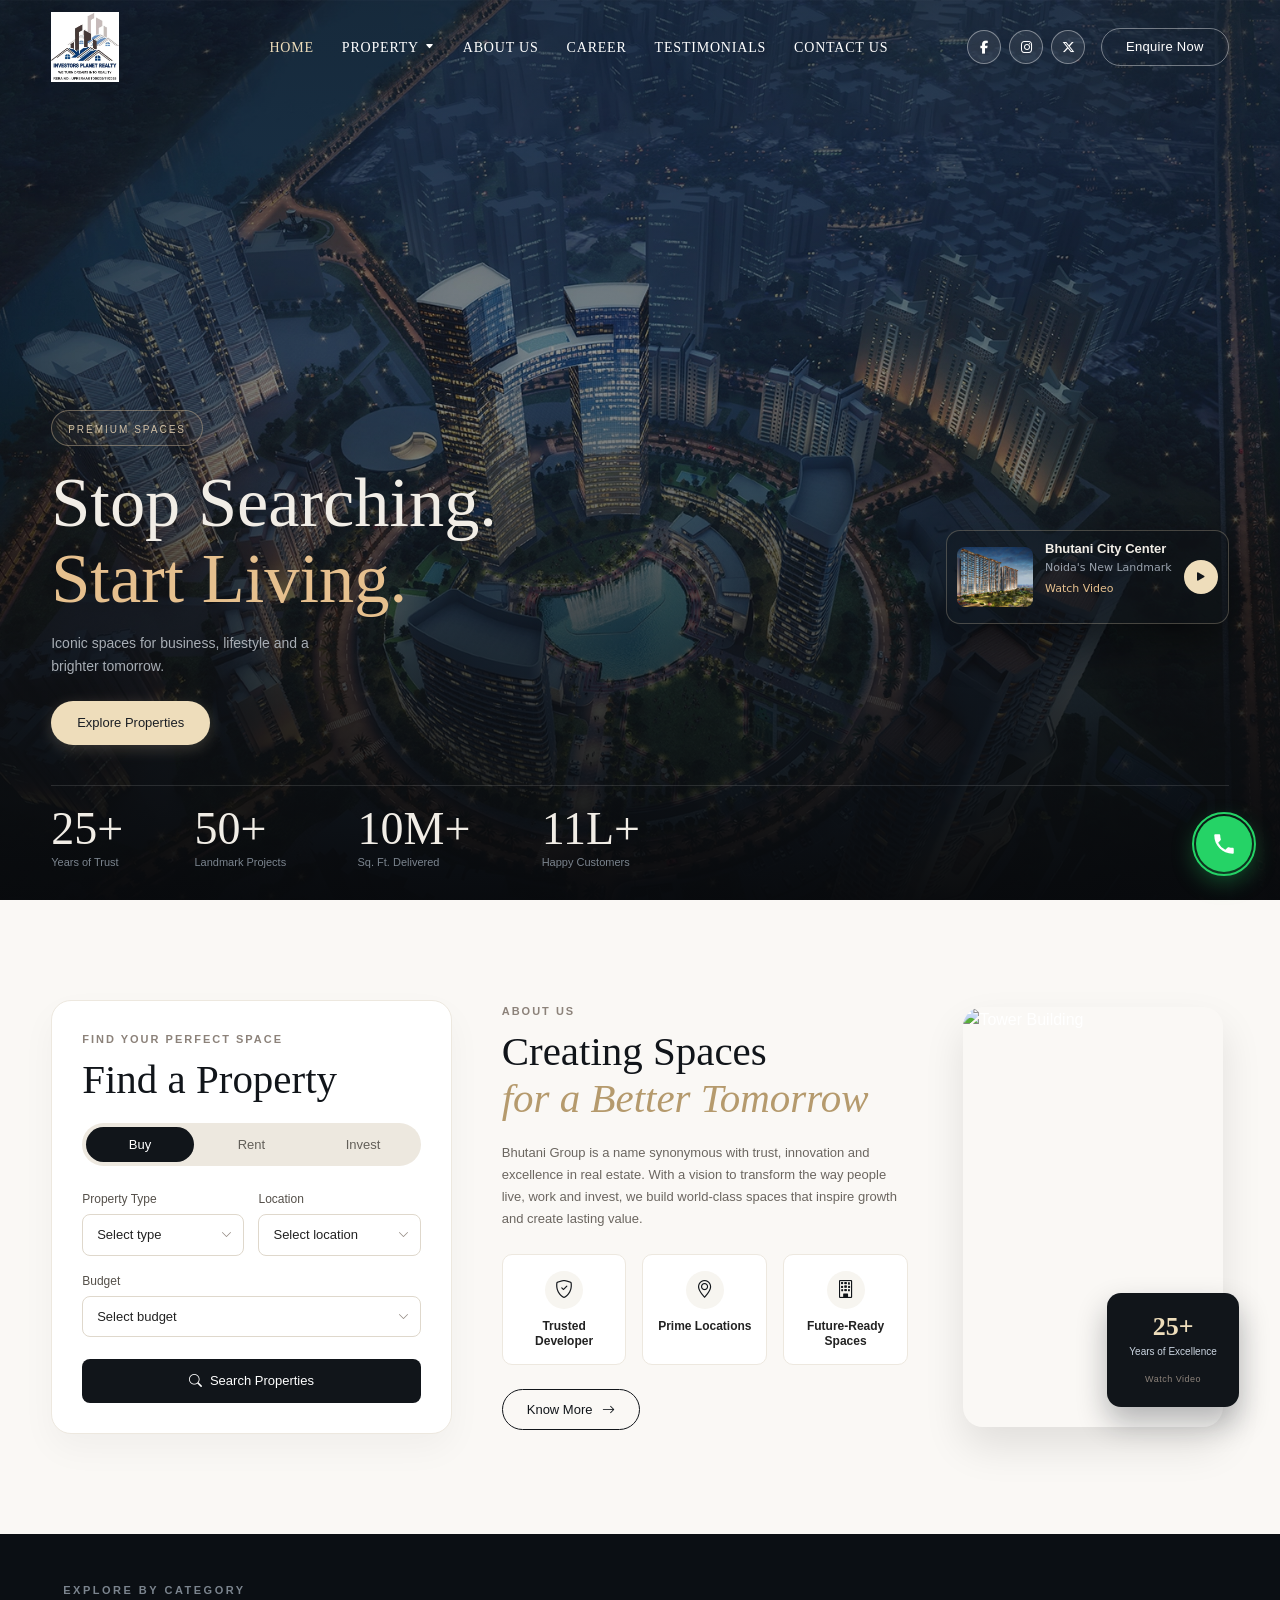
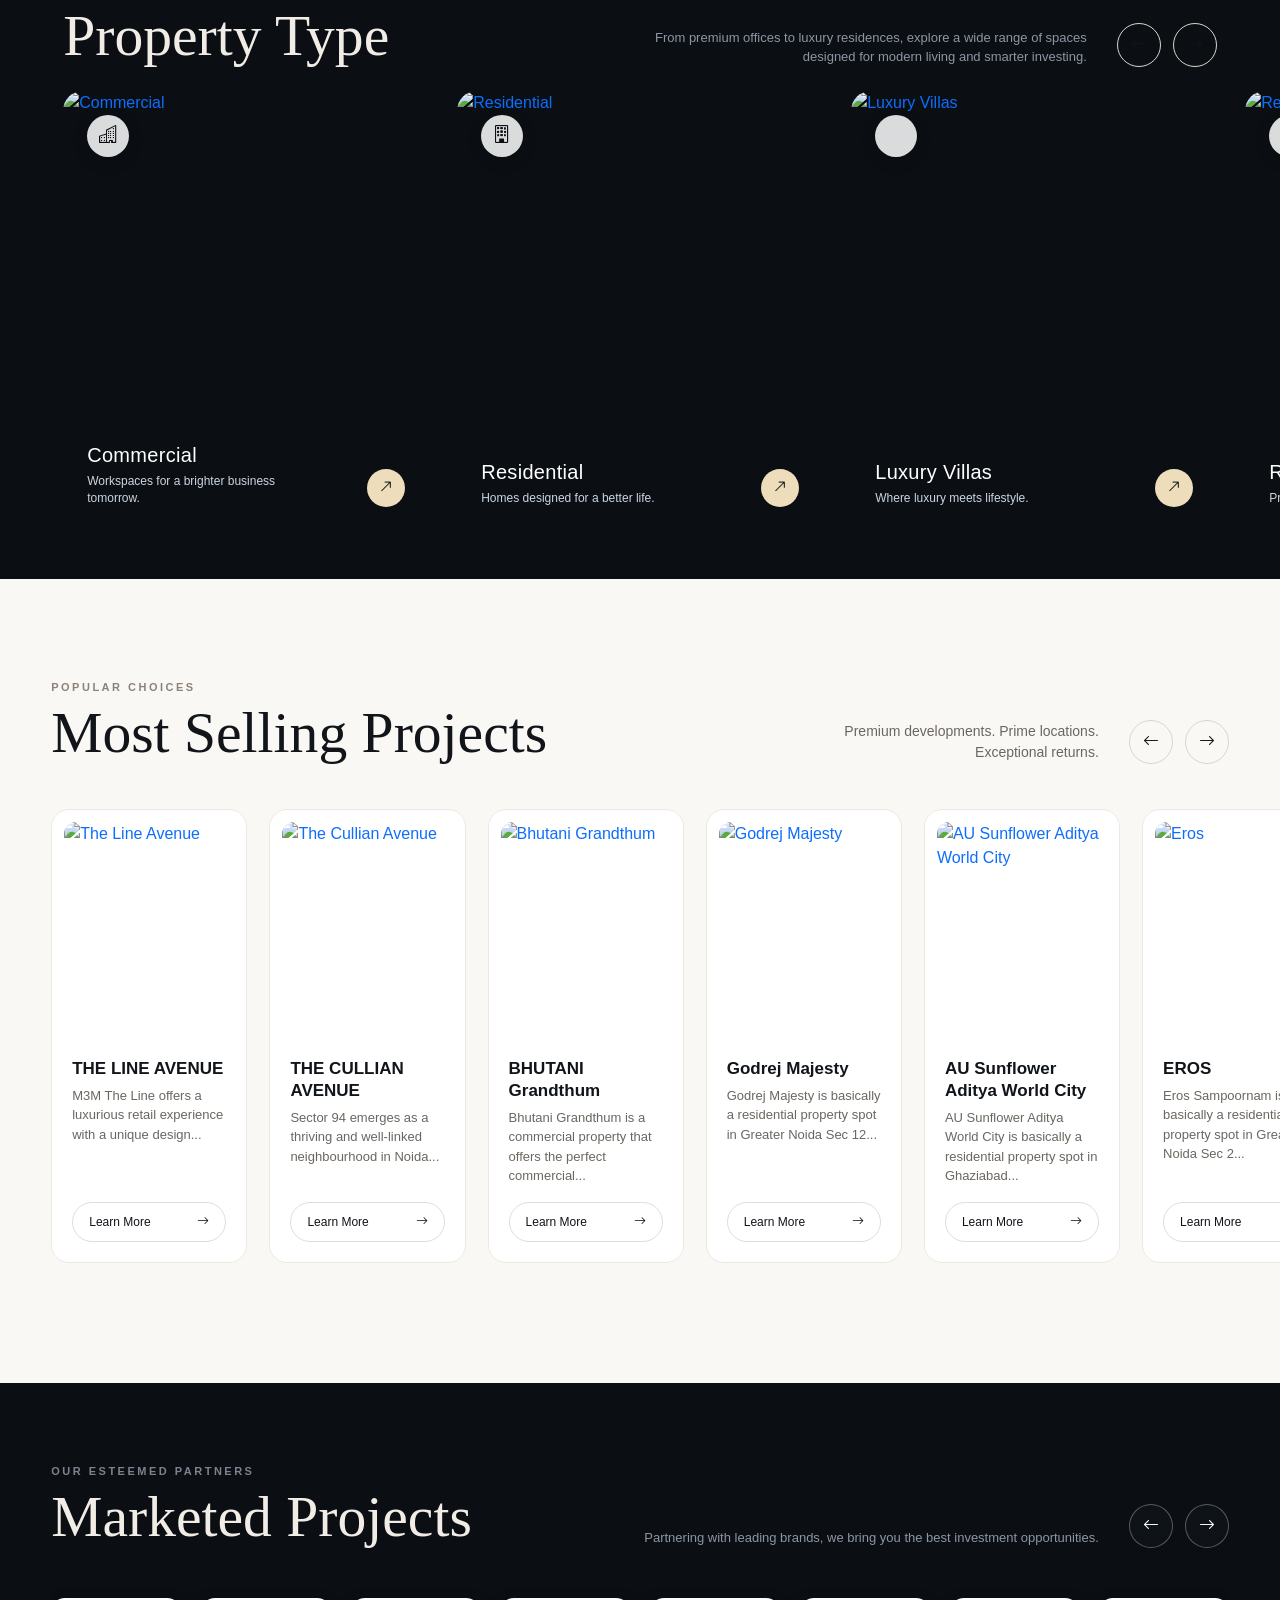
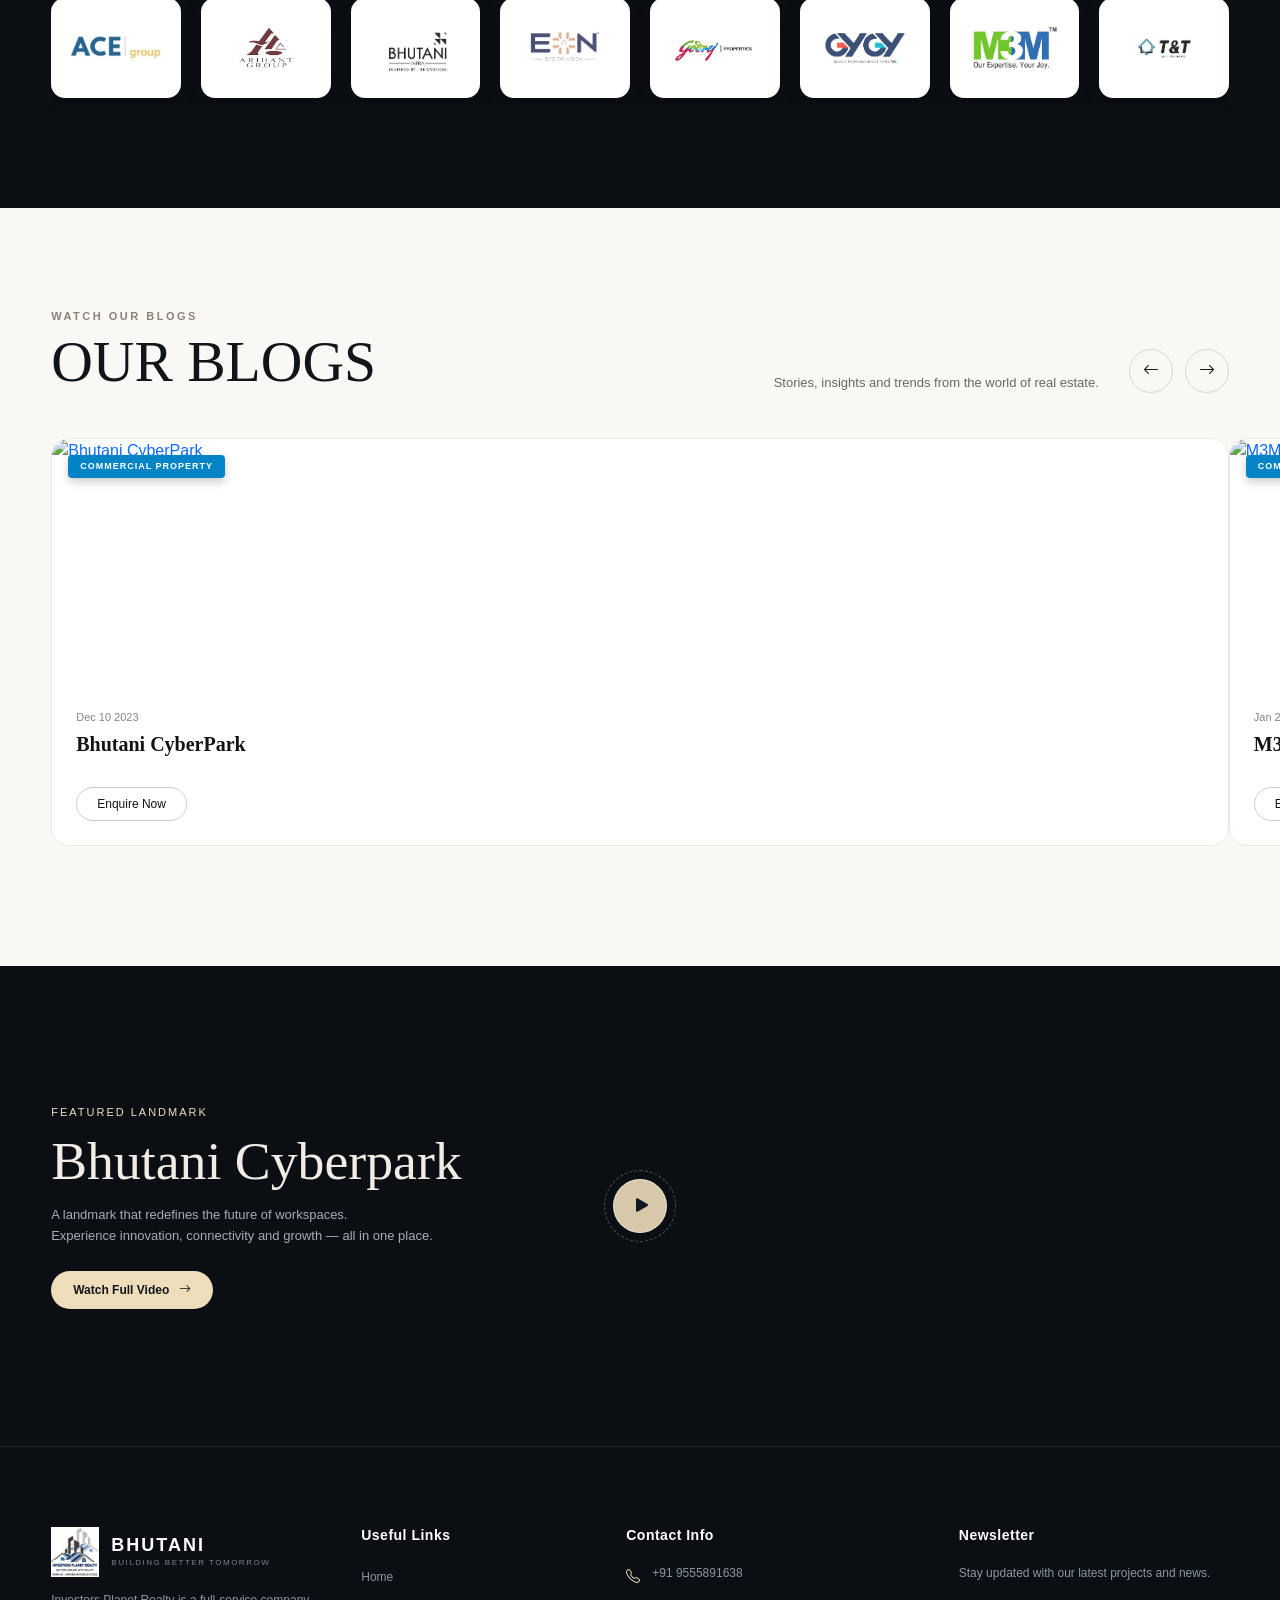
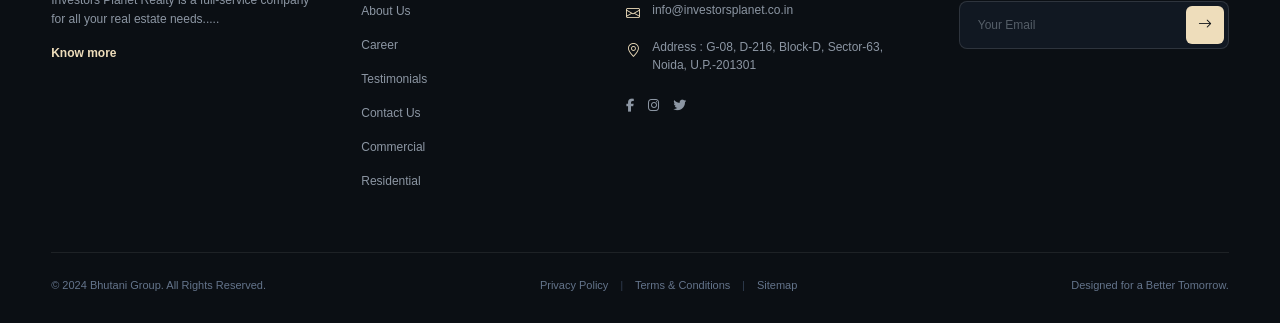
==== commit 70acd4f5: "commit`" ====
--- a/index.html
+++ b/index.html
@@ -341,7 +341,6 @@
             <a href="property.html" class="property-type-card text-decoration-none">
               <img src="https://i.pinimg.com/736x/68/a8/88/68a88817c9050d8937019f63d39efa8c.jpg" alt="Commercial" class="card-bg-img">
               
-              <!-- Full Card Hover Overlay with View Button -->
               <div class="card-hover-overlay">
                 <div class="hover-view-btn">
                   <span>View Properties</span>
@@ -368,7 +367,7 @@
           </div>
 
           <div class="swiper-slide">
-            <a href="property.html" class="property-type-card text-decoration-none">
+            <a href="residental.html" class="property-type-card text-decoration-none">
               <img src="https://i.pinimg.com/1200x/0e/28/10/0e281031130ed455cd875e7eabe86943.jpg" alt="Residential" class="card-bg-img">
               
               <div class="card-hover-overlay">
@@ -490,7 +489,7 @@
         <div class="swiper-wrapper">
 
           <div class="swiper-slide">
-            <a href="property-details.html?project=the-line-avenue" class="project-item-card text-decoration-none">
+            <a href="propertydetails.html" class="project-item-card text-decoration-none">
               <div class="project-img-box">
                 <img src="https://i.pinimg.com/736x/b0/c7/c9/b0c7c9cdc0c4229f6c91cf94e578a3b9.jpg" alt="The Line Avenue">
               </div>
@@ -508,7 +507,7 @@
           </div>
 
           <div class="swiper-slide">
-            <a href="property-details.html?project=the-cullian-avenue" class="project-item-card text-decoration-none">
+            <a href="propertydetails.html" class="project-item-card text-decoration-none">
               <div class="project-img-box">
                 <img src="https://i.pinimg.com/1200x/70/3b/2b/703b2bb00e8416c925a79b62b1071aec.jpg" alt="The Cullian Avenue">
               </div>
@@ -526,7 +525,7 @@
           </div>
 
           <div class="swiper-slide">
-            <a href="property-details.html?project=bhutani-grandthum" class="project-item-card text-decoration-none">
+            <a href="propertydetails.html" class="project-item-card text-decoration-none">
               <div class="project-img-box">
                 <img src="https://i.pinimg.com/1200x/bc/52/3a/bc523a431e3f7c31cb2e12f6df5b1e3e.jpg" alt="Bhutani Grandthum">
               </div>
@@ -544,7 +543,7 @@
           </div>
 
           <div class="swiper-slide">
-            <a href="property-details.html?project=godrej-majesty" class="project-item-card text-decoration-none">
+            <a href="propertydetails.html" class="project-item-card text-decoration-none">
               <div class="project-img-box">
                 <img src="https://i.pinimg.com/736x/51/43/db/5143db872b7fb3381221c654d87d4bf9.jpg" alt="Godrej Majesty">
               </div>
@@ -562,7 +561,7 @@
           </div>
 
           <div class="swiper-slide">
-            <a href="property-details.html?project=au-sunflower" class="project-item-card text-decoration-none">
+            <a href="propertydetails.html" class="project-item-card text-decoration-none">
               <div class="project-img-box">
                 <img src="https://i.pinimg.com/736x/d2/3e/b3/d23eb3abe1b45a3c89cd017f8275d1ce.jpg" alt="AU Sunflower Aditya World City">
               </div>
@@ -580,7 +579,7 @@
           </div>
 
           <div class="swiper-slide">
-            <a href="property-details.html?project=eros" class="project-item-card text-decoration-none">
+            <a href="propertydetails.html" class="project-item-card text-decoration-none">
               <div class="project-img-box">
                 <img src="https://i.pinimg.com/736x/e6/98/5a/e6985af2b01548a1c4b19c9d69201688.jpg" alt="Eros">
               </div>
@@ -598,7 +597,7 @@
           </div>
 
           <div class="swiper-slide">
-            <a href="property-details.html?project=sobha" class="project-item-card text-decoration-none">
+            <a href="propertydetails.html" class="project-item-card text-decoration-none">
               <div class="project-img-box">
                 <img src="https://i.pinimg.com/736x/e9/3b/22/e93b222244bfb3ba30b6781cf7141140.jpg" alt="Sobha">
               </div>
@@ -616,7 +615,7 @@
           </div>
 
           <div class="swiper-slide">
-            <a href="property-details.html?project=anand-habitat" class="project-item-card text-decoration-none">
+            <a href="propertydetails.html" class="project-item-card text-decoration-none">
               <div class="project-img-box">
                 <img src="https://i.pinimg.com/1200x/0e/28/10/0e281031130ed455cd875e7eabe86943.jpg" alt="Anand Habitat Sahibabad">
               </div>
@@ -746,12 +745,11 @@
         </div>
       </div>
 
-      <!-- Converted into a fully functional Swiper slider -->
       <div class="swiper blogsSwiper">
         <div class="swiper-wrapper">
 
           <div class="swiper-slide">
-            <a href="property.html" class="blog-card text-decoration-none">
+            <a href="propertydetails.html" class="blog-card text-decoration-none">
               <div class="blog-img-box">
                 <img src="https://i.pinimg.com/736x/b9/93/08/b993081e71267a04ce7736938ec39dbf.jpg" alt="Bhutani CyberPark" class="blog-img">
                 <div class="blog-tag-badge">COMMERCIAL PROPERTY</div>
@@ -771,7 +769,7 @@
           </div>
 
           <div class="swiper-slide">
-            <a href="property.html" class="blog-card text-decoration-none">
+            <a href="propertydetails.html" class="blog-card text-decoration-none">
               <div class="blog-img-box">
                 <img src="https://i.pinimg.com/736x/0c/f4/79/0cf4791c3fe9e932af38df184352a54e.jpg" alt="M3M Noida" class="blog-img">
                 <div class="blog-tag-badge">COMMERCIAL PROPERTY</div>
@@ -791,7 +789,7 @@
           </div>
 
           <div class="swiper-slide">
-            <a href="property.html" class="blog-card text-decoration-none">
+            <a href="propertydetails.html" class="blog-card text-decoration-none">
               <div class="blog-img-box">
                 <img src="https://i.pinimg.com/1200x/a5/fb/9e/a5fb9e481416478ccd709796a3e3a5d2.jpg" alt="ACE Group Noida" class="blog-img">
                 <div class="blog-tag-badge">RESIDENTIAL PROPERTY</div>
@@ -811,7 +809,7 @@
           </div>
 
           <div class="swiper-slide">
-            <a href="property.html" class="blog-card text-decoration-none">
+            <a href="propertydetails.html" class="blog-card text-decoration-none">
               <div class="blog-img-box">
                 <img src="https://i.pinimg.com/736x/b9/93/08/b993081e71267a04ce7736938ec39dbf.jpg" alt="Bhutani Grandthum" class="blog-img">
                 <div class="blog-tag-badge">COMMERCIAL PROPERTY</div>
--- a/style.css
+++ b/style.css
@@ -123,10 +123,11 @@
 
 .nav-links a {
   text-decoration: none;
-  font-size: 18px;
+  font-size: 14px;
   font-weight: 500;
+  font-family: var(--font-serif);
   color: #ffffff;
-  letter-spacing: 0.5px;
+  letter-spacing: 0.8px;
   transition: color 0.3s;
 }
 
@@ -639,7 +640,6 @@
 }
 
 /* about css  */
-/* CSS Code matching root variables, original structural alignment, fully responsive, with aligned 'Know More' button layout */
 :root {
   --primary-dark: #11151a;
   --accent-gold: #eeddbb;
@@ -1080,7 +1080,7 @@
   flex-shrink: 0;
 }
 
-.swiper-nav-btn {
+ .swiper-nav-btn {
   width: 44px;
   height: 44px;
   border-radius: 50%;
@@ -1343,7 +1343,7 @@
   flex-shrink: 0;
 }
 
-.swiper-nav-btn {
+.selling-projects-section .swiper-nav-btn {
   width: 44px;
   height: 44px;
   border-radius: 50%;
@@ -1358,7 +1358,7 @@
   transition: all 0.3s ease;
 }
 
-.swiper-nav-btn:hover {
+.selling-projects-section .swiper-nav-btn:hover {
   background-color: #11151a;
   border-color: #11151a;
   color: #ffffff;
@@ -1541,13 +1541,13 @@
   text-align: right;
 }
 
-.swiper-nav-buttons {
+.partners-marquee-section .swiper-nav-buttons {
   display: flex;
   gap: 12px;
   flex-shrink: 0;
 }
 
-.swiper-nav-btn {
+.partners-marquee-section .swiper-nav-btn {
   width: 44px;
   height: 44px;
   border-radius: 50%;
@@ -1563,7 +1563,7 @@
   backdrop-filter: blur(8px);
 }   
 
-.swiper-nav-btn:hover {
+.partners-marquee-section .swiper-nav-btn:hover {
   background-color: #eeddbb;
   border-color: #eeddbb;
   color: #0b0f14;
@@ -1687,7 +1687,6 @@
   text-align: right;
 }
 
-/* Navigation Buttons styled in place of 'View All Blogs' */
 .swiper-nav-buttons {
   display: flex;
   gap: 12px;
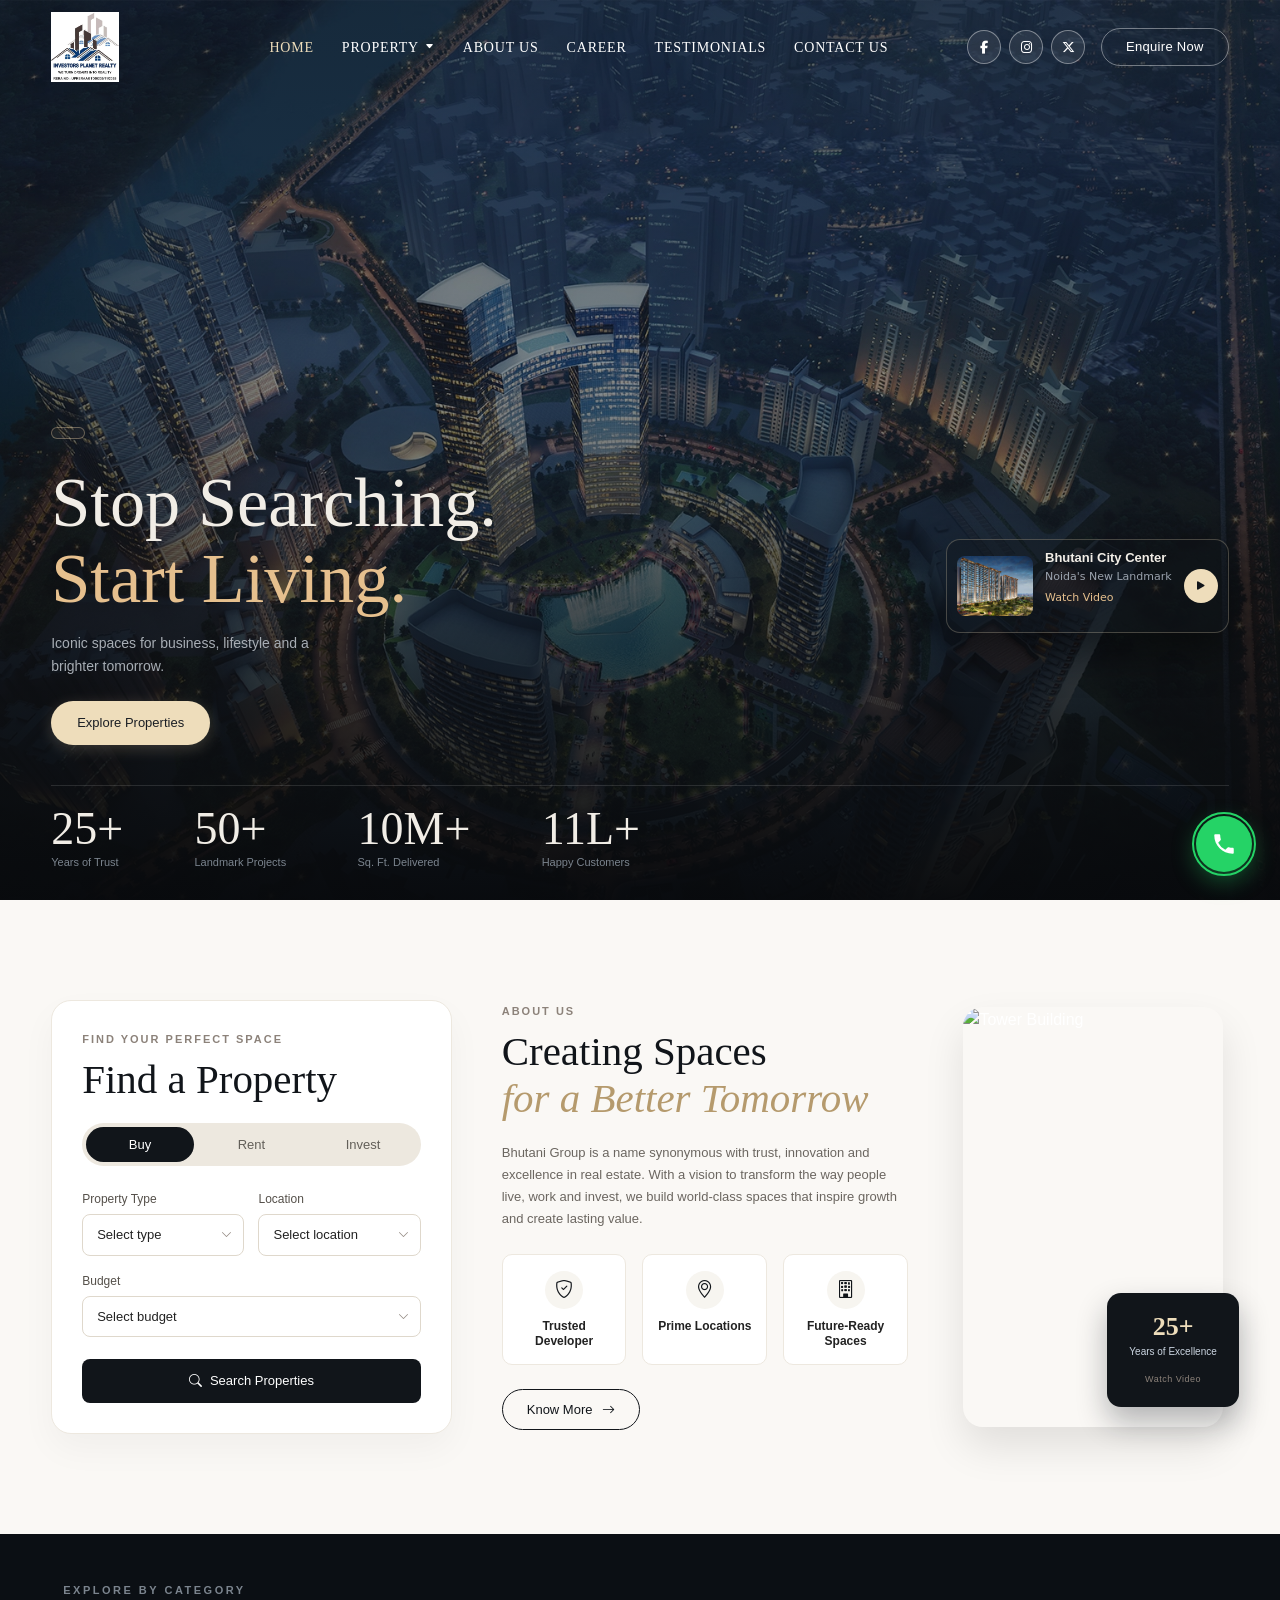
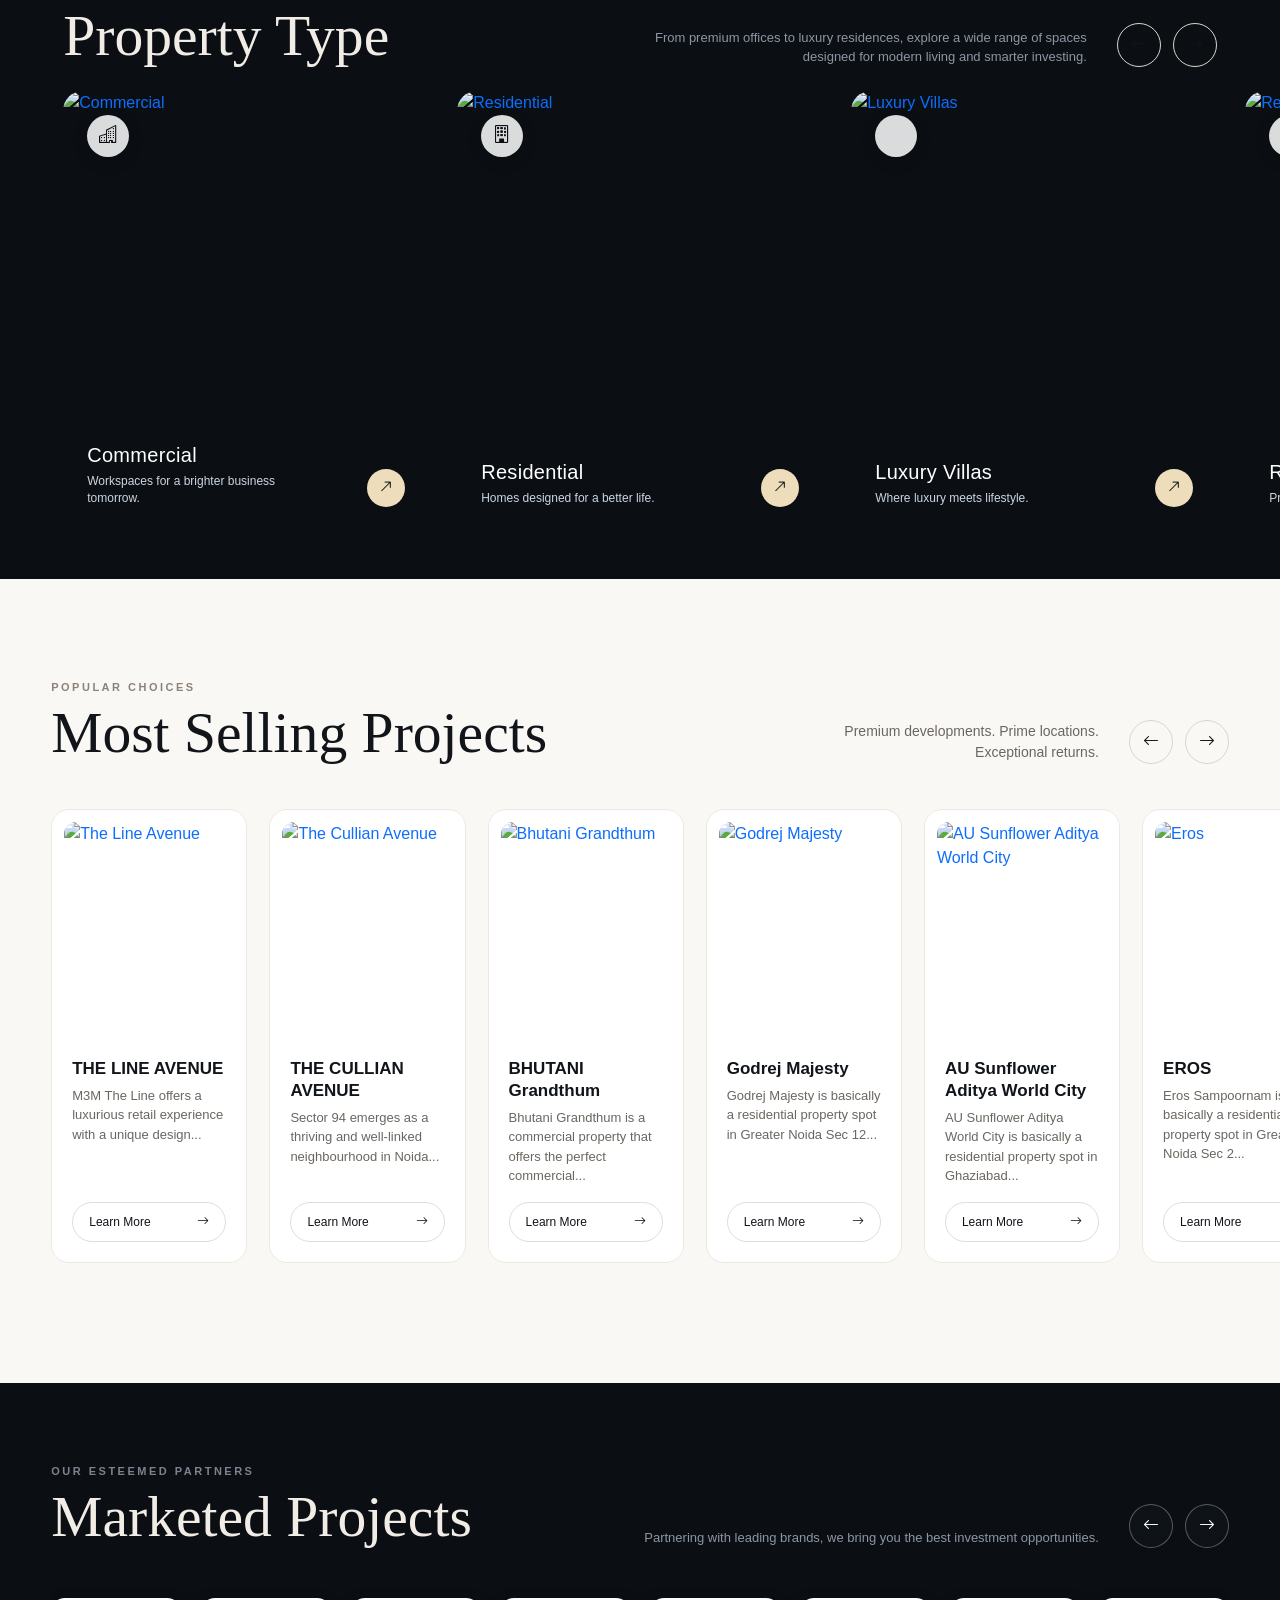
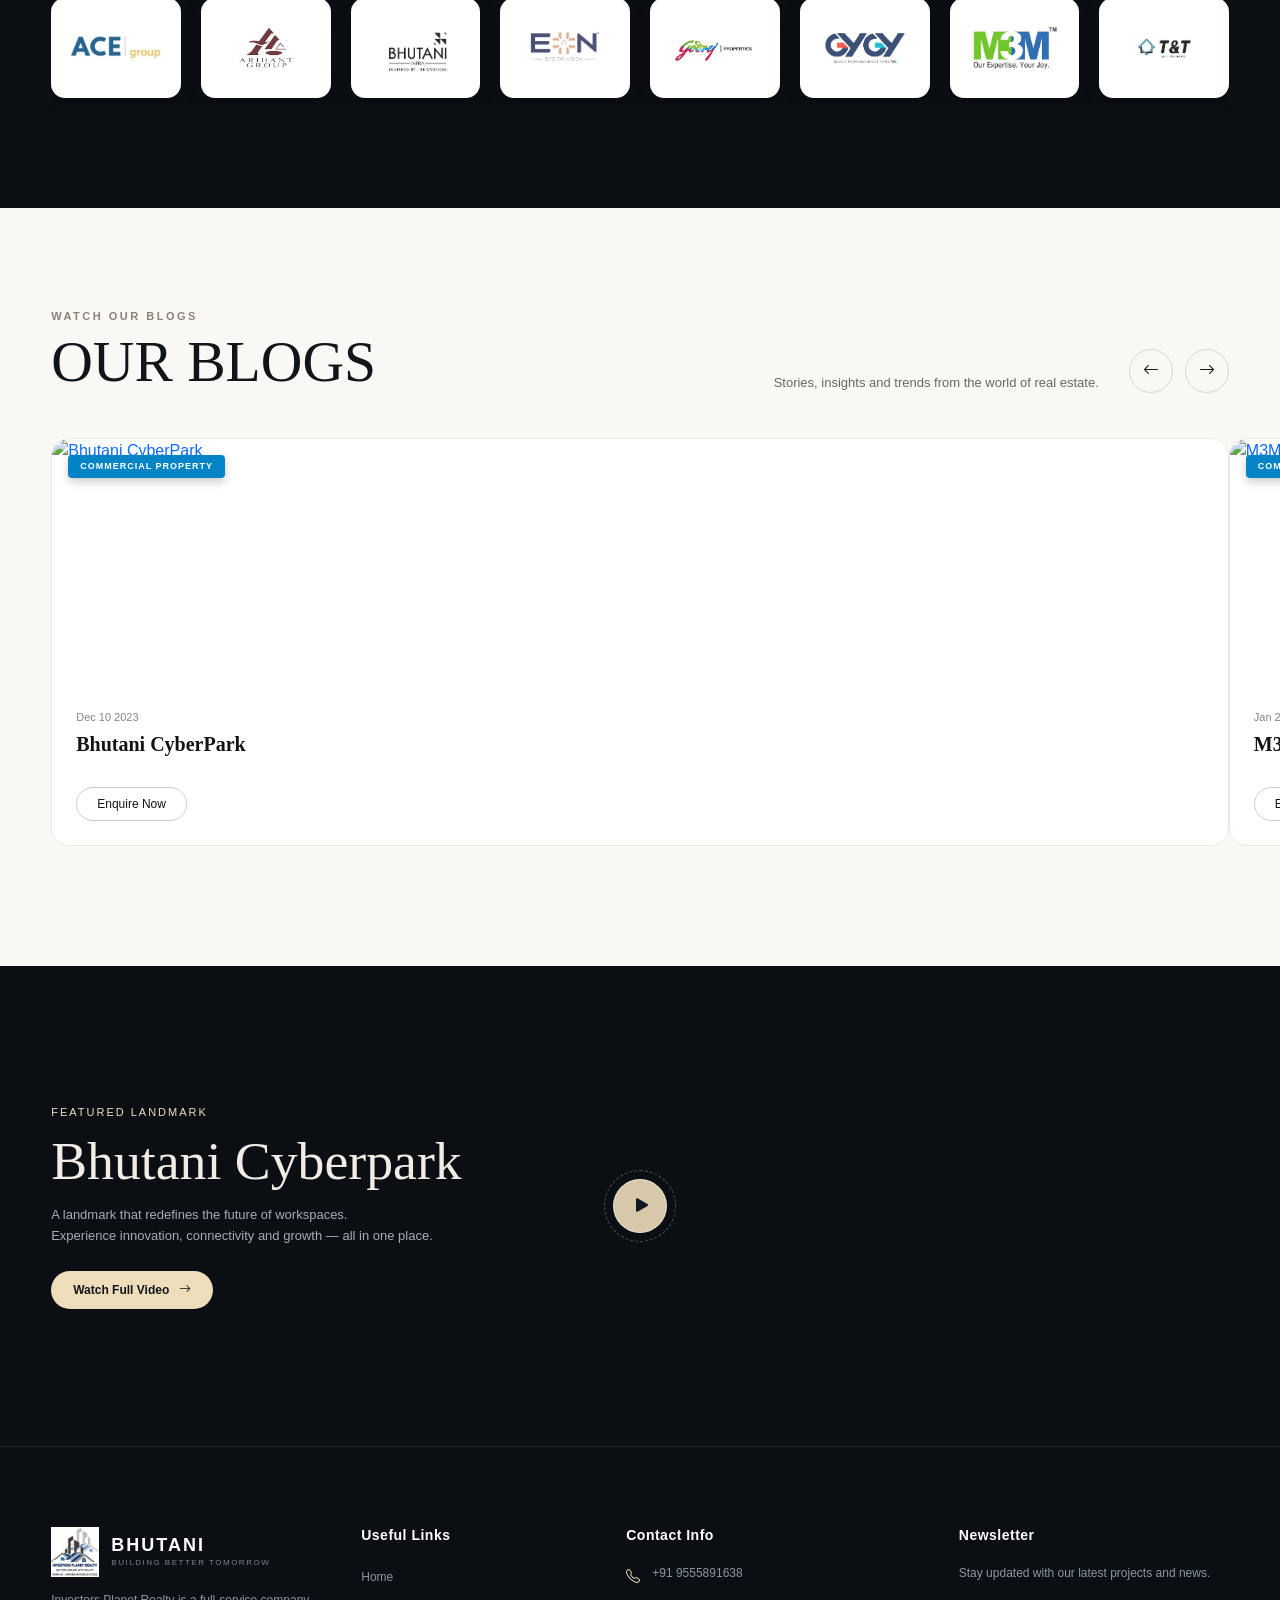
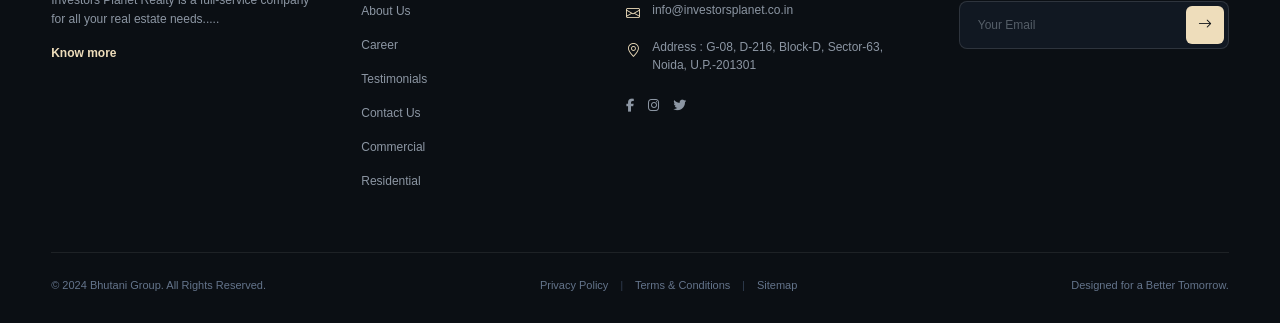
==== commit 757d63e2: "commit" ====
--- a/index.html
+++ b/index.html
@@ -108,8 +108,10 @@
       <a href="#reach" class="enquire-btn drawer-enquire">Enquire Now &rarr;</a>
     </div>
   </div>
-<!-- hero section  -->
- <section class="hero-wrapper animate__animated animate__fadeIn">
+  <!-- navbar end  -->
+
+  <!-- hero section  -->
+  <section class="hero-wrapper animate__animated animate__fadeIn">
     <div class="hero-dark-layer"></div>
 
     <div class="hero-inner">
@@ -117,7 +119,7 @@
       <div class="hero-middle">
         <div class="hero-text-area animate__animated animate__fadeInLeft animate__slow">
           <div class="pill-tag animate__animated animate__fadeInDown animate__delay-1s">
-            <span>PREMIUM SPACES</span>
+            <!-- <span>PREMIUM SPACES</span> -->
           </div>
 
           <h1 class="main-heading animate__animated animate__fadeInUp">
@@ -181,12 +183,12 @@
 
     </div>
   </section>
-<!-- end hero section  -->
-
-
-<!-- About section  -->
-<!-- HTML Code -->
-<section class="about-search-section">
+  <!-- end hero section  -->
+
+
+  <!-- About section  -->
+  <!-- HTML Code -->
+  <section class="about-search-section">
     <div class="about-search-full">
 
       <div class="search-panel">
@@ -308,9 +310,9 @@
     </div>
   </section>
 
-<!-- About section end -->
-<!-- property section start  -->
-<section class="property-type-section py-5">
+  <!-- About section end -->
+  <!-- property section start  -->
+  <section class="property-type-section py-5">
     <div class="container-fluid property-type-container">
 
       <div class="section-header-row mb-4">
@@ -321,7 +323,8 @@
 
         <div class="header-right">
           <p class="section-desc-text">
-            From premium offices to luxury residences, explore a wide range of spaces designed for modern living and smarter investing.
+            From premium offices to luxury residences, explore a wide range of spaces designed for modern living and
+            smarter investing.
           </p>
           <div class="swiper-nav-buttons">
             <button class="swiper-nav-btn swiper-btn-prev" type="button">
@@ -339,8 +342,9 @@
 
           <div class="swiper-slide">
             <a href="property.html" class="property-type-card text-decoration-none">
-              <img src="https://i.pinimg.com/736x/68/a8/88/68a88817c9050d8937019f63d39efa8c.jpg" alt="Commercial" class="card-bg-img">
-              
+              <img src="https://i.pinimg.com/736x/68/a8/88/68a88817c9050d8937019f63d39efa8c.jpg" alt="Commercial"
+                class="card-bg-img">
+
               <div class="card-hover-overlay">
                 <div class="hover-view-btn">
                   <span>View Properties</span>
@@ -368,8 +372,9 @@
 
           <div class="swiper-slide">
             <a href="residental.html" class="property-type-card text-decoration-none">
-              <img src="https://i.pinimg.com/1200x/0e/28/10/0e281031130ed455cd875e7eabe86943.jpg" alt="Residential" class="card-bg-img">
-              
+              <img src="https://i.pinimg.com/1200x/0e/28/10/0e281031130ed455cd875e7eabe86943.jpg" alt="Residential"
+                class="card-bg-img">
+
               <div class="card-hover-overlay">
                 <div class="hover-view-btn">
                   <span>View Properties</span>
@@ -397,8 +402,9 @@
 
           <div class="swiper-slide">
             <a href="property.html" class="property-type-card text-decoration-none">
-              <img src="https://i.pinimg.com/736x/b8/08/d7/b808d746e11e2a88268e295a4e2df7ee.jpg" alt="Luxury Villas" class="card-bg-img">
-              
+              <img src="https://i.pinimg.com/736x/b8/08/d7/b808d746e11e2a88268e295a4e2df7ee.jpg" alt="Luxury Villas"
+                class="card-bg-img">
+
               <div class="card-hover-overlay">
                 <div class="hover-view-btn">
                   <span>View Properties</span>
@@ -426,8 +432,9 @@
 
           <div class="swiper-slide">
             <a href="property.html" class="property-type-card text-decoration-none">
-              <img src="https://i.pinimg.com/736x/2e/1c/e1/2e1ce1e18475a00035cc2ab0f9a0c046.jpg" alt="Retail & Studio" class="card-bg-img">
-              
+              <img src="https://i.pinimg.com/736x/2e/1c/e1/2e1ce1e18475a00035cc2ab0f9a0c046.jpg" alt="Retail & Studio"
+                class="card-bg-img">
+
               <div class="card-hover-overlay">
                 <div class="hover-view-btn">
                   <span>View Properties</span>
@@ -458,10 +465,10 @@
 
     </div>
   </section>
-<!-- property section start  -->
+  <!-- property section start  -->
 
   <!-- new section project -->
- <section class="selling-projects-section">
+  <section class="selling-projects-section">
     <div class="selling-projects-container">
 
       <div class="projects-header-row">
@@ -491,12 +498,14 @@
           <div class="swiper-slide">
             <a href="propertydetails.html" class="project-item-card text-decoration-none">
               <div class="project-img-box">
-                <img src="https://i.pinimg.com/736x/b0/c7/c9/b0c7c9cdc0c4229f6c91cf94e578a3b9.jpg" alt="The Line Avenue">
+                <img src="https://i.pinimg.com/736x/b0/c7/c9/b0c7c9cdc0c4229f6c91cf94e578a3b9.jpg"
+                  alt="The Line Avenue">
               </div>
 
               <div class="project-body">
                 <h4 class="project-name">THE LINE AVENUE</h4>
-                <p class="project-description">M3M The Line offers a luxurious retail experience with a unique design...</p>
+                <p class="project-description">M3M The Line offers a luxurious retail experience with a unique design...
+                </p>
 
                 <div class="project-know-btn">
                   <span>Learn More</span>
@@ -509,12 +518,14 @@
           <div class="swiper-slide">
             <a href="propertydetails.html" class="project-item-card text-decoration-none">
               <div class="project-img-box">
-                <img src="https://i.pinimg.com/1200x/70/3b/2b/703b2bb00e8416c925a79b62b1071aec.jpg" alt="The Cullian Avenue">
+                <img src="https://i.pinimg.com/1200x/70/3b/2b/703b2bb00e8416c925a79b62b1071aec.jpg"
+                  alt="The Cullian Avenue">
               </div>
 
               <div class="project-body">
                 <h4 class="project-name">THE CULLIAN AVENUE</h4>
-                <p class="project-description">Sector 94 emerges as a thriving and well-linked neighbourhood in Noida...</p>
+                <p class="project-description">Sector 94 emerges as a thriving and well-linked neighbourhood in Noida...
+                </p>
 
                 <div class="project-know-btn">
                   <span>Learn More</span>
@@ -527,12 +538,14 @@
           <div class="swiper-slide">
             <a href="propertydetails.html" class="project-item-card text-decoration-none">
               <div class="project-img-box">
-                <img src="https://i.pinimg.com/1200x/bc/52/3a/bc523a431e3f7c31cb2e12f6df5b1e3e.jpg" alt="Bhutani Grandthum">
+                <img src="https://i.pinimg.com/1200x/bc/52/3a/bc523a431e3f7c31cb2e12f6df5b1e3e.jpg"
+                  alt="Bhutani Grandthum">
               </div>
 
               <div class="project-body">
                 <h4 class="project-name">BHUTANI Grandthum</h4>
-                <p class="project-description">Bhutani Grandthum is a commercial property that offers the perfect commercial...</p>
+                <p class="project-description">Bhutani Grandthum is a commercial property that offers the perfect
+                  commercial...</p>
 
                 <div class="project-know-btn">
                   <span>Learn More</span>
@@ -550,7 +563,8 @@
 
               <div class="project-body">
                 <h4 class="project-name">Godrej Majesty</h4>
-                <p class="project-description">Godrej Majesty is basically a residential property spot in Greater Noida Sec 12...</p>
+                <p class="project-description">Godrej Majesty is basically a residential property spot in Greater Noida
+                  Sec 12...</p>
 
                 <div class="project-know-btn">
                   <span>Learn More</span>
@@ -563,12 +577,14 @@
           <div class="swiper-slide">
             <a href="propertydetails.html" class="project-item-card text-decoration-none">
               <div class="project-img-box">
-                <img src="https://i.pinimg.com/736x/d2/3e/b3/d23eb3abe1b45a3c89cd017f8275d1ce.jpg" alt="AU Sunflower Aditya World City">
+                <img src="https://i.pinimg.com/736x/d2/3e/b3/d23eb3abe1b45a3c89cd017f8275d1ce.jpg"
+                  alt="AU Sunflower Aditya World City">
               </div>
 
               <div class="project-body">
                 <h4 class="project-name">AU Sunflower Aditya World City</h4>
-                <p class="project-description">AU Sunflower Aditya World City is basically a residential property spot in Ghaziabad...</p>
+                <p class="project-description">AU Sunflower Aditya World City is basically a residential property spot
+                  in Ghaziabad...</p>
 
                 <div class="project-know-btn">
                   <span>Learn More</span>
@@ -586,7 +602,8 @@
 
               <div class="project-body">
                 <h4 class="project-name">EROS</h4>
-                <p class="project-description">Eros Sampoornam is basically a residential property spot in Greater Noida Sec 2...</p>
+                <p class="project-description">Eros Sampoornam is basically a residential property spot in Greater Noida
+                  Sec 2...</p>
 
                 <div class="project-know-btn">
                   <span>Learn More</span>
@@ -617,12 +634,14 @@
           <div class="swiper-slide">
             <a href="propertydetails.html" class="project-item-card text-decoration-none">
               <div class="project-img-box">
-                <img src="https://i.pinimg.com/1200x/0e/28/10/0e281031130ed455cd875e7eabe86943.jpg" alt="Anand Habitat Sahibabad">
+                <img src="https://i.pinimg.com/1200x/0e/28/10/0e281031130ed455cd875e7eabe86943.jpg"
+                  alt="Anand Habitat Sahibabad">
               </div>
 
               <div class="project-body">
                 <h4 class="project-name">Anand Habitat Sahibabad</h4>
-                <p class="project-description">Anand Habitat Sahibabad is a commercial property spot in Shahibabad...</p>
+                <p class="project-description">Anand Habitat Sahibabad is a commercial property spot in Shahibabad...
+                </p>
 
                 <div class="project-know-btn">
                   <span>Learn More</span>
@@ -721,7 +740,7 @@
     </div>
   </section>
   <!-- Blog Section   -->
- <section class="blogs-section">
+  <section class="blogs-section">
     <div class="blogs-container">
 
       <div class="blogs-header-row">
@@ -751,7 +770,8 @@
           <div class="swiper-slide">
             <a href="propertydetails.html" class="blog-card text-decoration-none">
               <div class="blog-img-box">
-                <img src="https://i.pinimg.com/736x/b9/93/08/b993081e71267a04ce7736938ec39dbf.jpg" alt="Bhutani CyberPark" class="blog-img">
+                <img src="https://i.pinimg.com/736x/b9/93/08/b993081e71267a04ce7736938ec39dbf.jpg"
+                  alt="Bhutani CyberPark" class="blog-img">
                 <div class="blog-tag-badge">COMMERCIAL PROPERTY</div>
               </div>
 
@@ -771,7 +791,8 @@
           <div class="swiper-slide">
             <a href="propertydetails.html" class="blog-card text-decoration-none">
               <div class="blog-img-box">
-                <img src="https://i.pinimg.com/736x/0c/f4/79/0cf4791c3fe9e932af38df184352a54e.jpg" alt="M3M Noida" class="blog-img">
+                <img src="https://i.pinimg.com/736x/0c/f4/79/0cf4791c3fe9e932af38df184352a54e.jpg" alt="M3M Noida"
+                  class="blog-img">
                 <div class="blog-tag-badge">COMMERCIAL PROPERTY</div>
               </div>
 
@@ -791,7 +812,8 @@
           <div class="swiper-slide">
             <a href="propertydetails.html" class="blog-card text-decoration-none">
               <div class="blog-img-box">
-                <img src="https://i.pinimg.com/1200x/a5/fb/9e/a5fb9e481416478ccd709796a3e3a5d2.jpg" alt="ACE Group Noida" class="blog-img">
+                <img src="https://i.pinimg.com/1200x/a5/fb/9e/a5fb9e481416478ccd709796a3e3a5d2.jpg"
+                  alt="ACE Group Noida" class="blog-img">
                 <div class="blog-tag-badge">RESIDENTIAL PROPERTY</div>
               </div>
 
@@ -811,7 +833,8 @@
           <div class="swiper-slide">
             <a href="propertydetails.html" class="blog-card text-decoration-none">
               <div class="blog-img-box">
-                <img src="https://i.pinimg.com/736x/b9/93/08/b993081e71267a04ce7736938ec39dbf.jpg" alt="Bhutani Grandthum" class="blog-img">
+                <img src="https://i.pinimg.com/736x/b9/93/08/b993081e71267a04ce7736938ec39dbf.jpg"
+                  alt="Bhutani Grandthum" class="blog-img">
                 <div class="blog-tag-badge">COMMERCIAL PROPERTY</div>
               </div>
 
@@ -881,7 +904,7 @@
   </section>
 
   <!-- new section  -->
- <footer class="main-footer-section">
+  <footer class="main-footer-section">
     <div class="footer-container">
 
       <div class="footer-top-grid">
--- a/style.css
+++ b/style.css
@@ -4928,7 +4928,6 @@
   max-width: 500px;
 }
 
-/* Property Types Switcher Box */
 .property-type-switcher {
   background-color: #ffffff;
   border: 1px solid #ede8df;
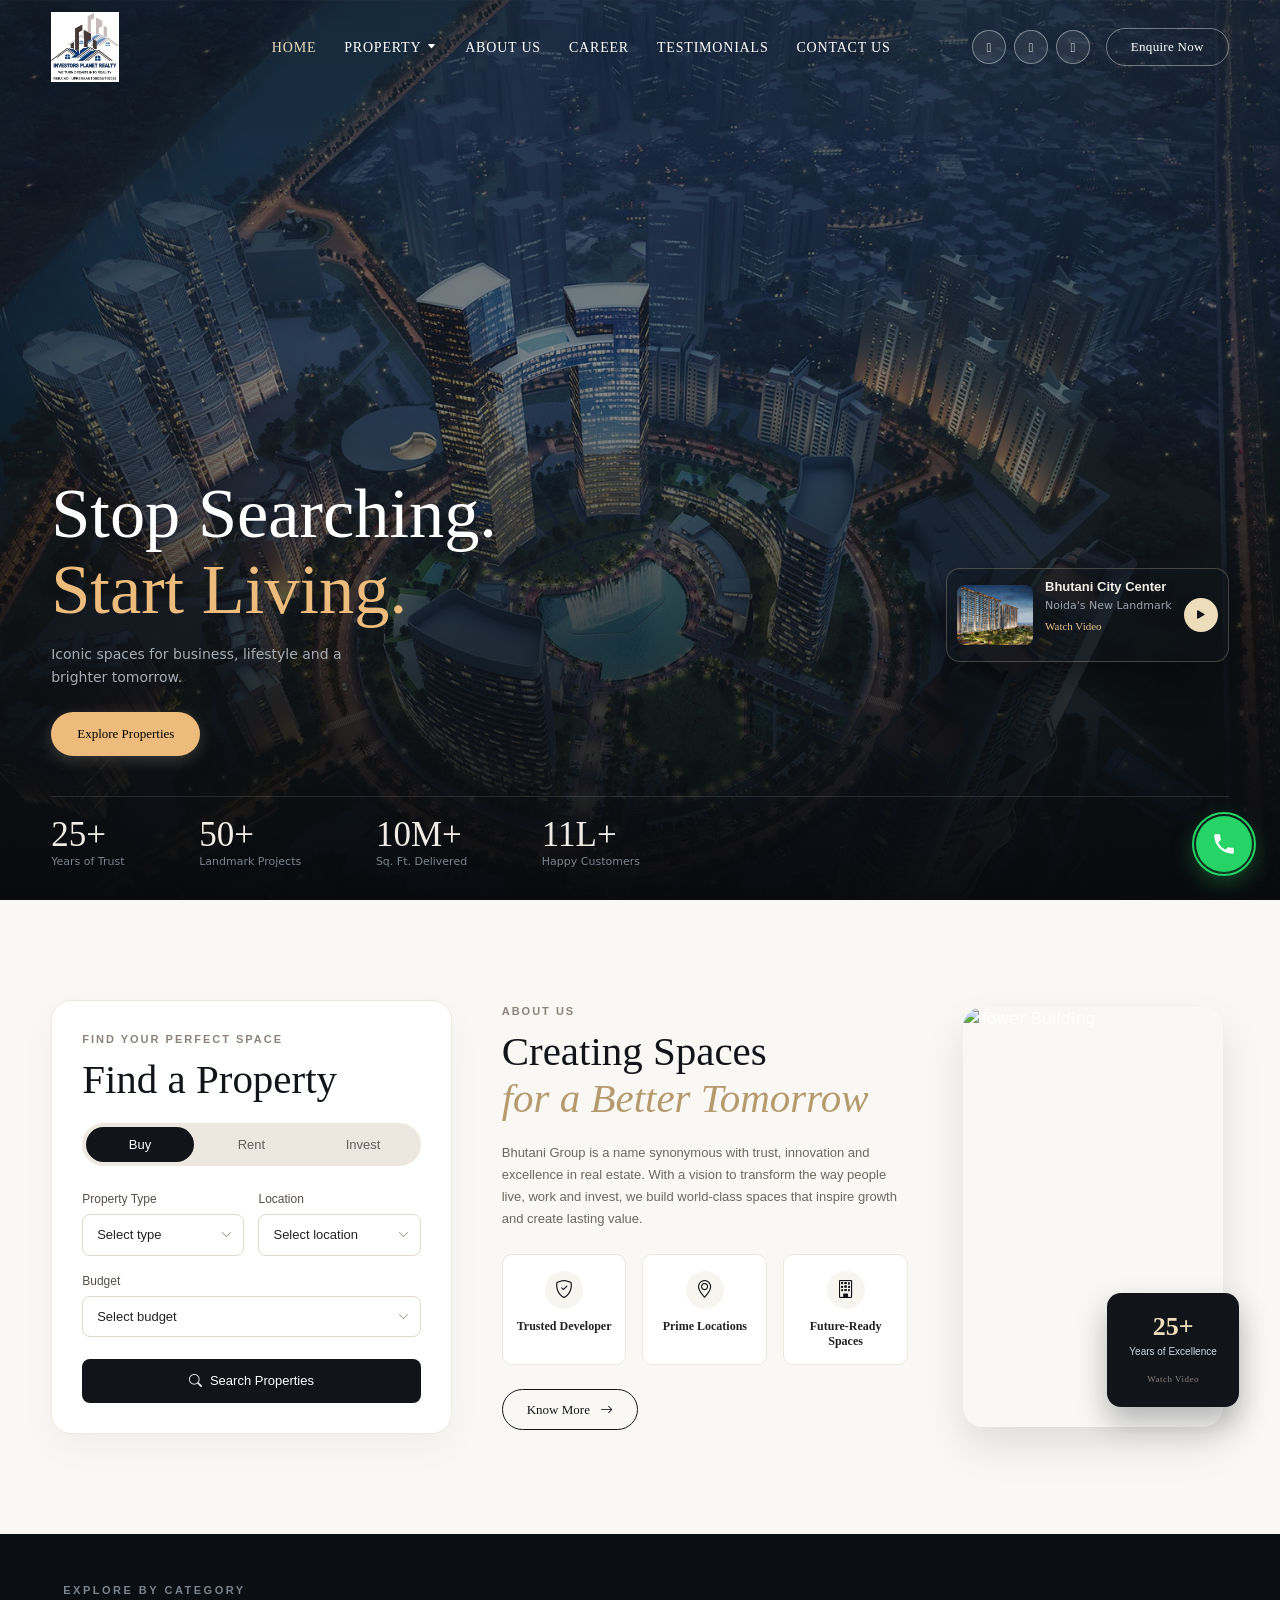
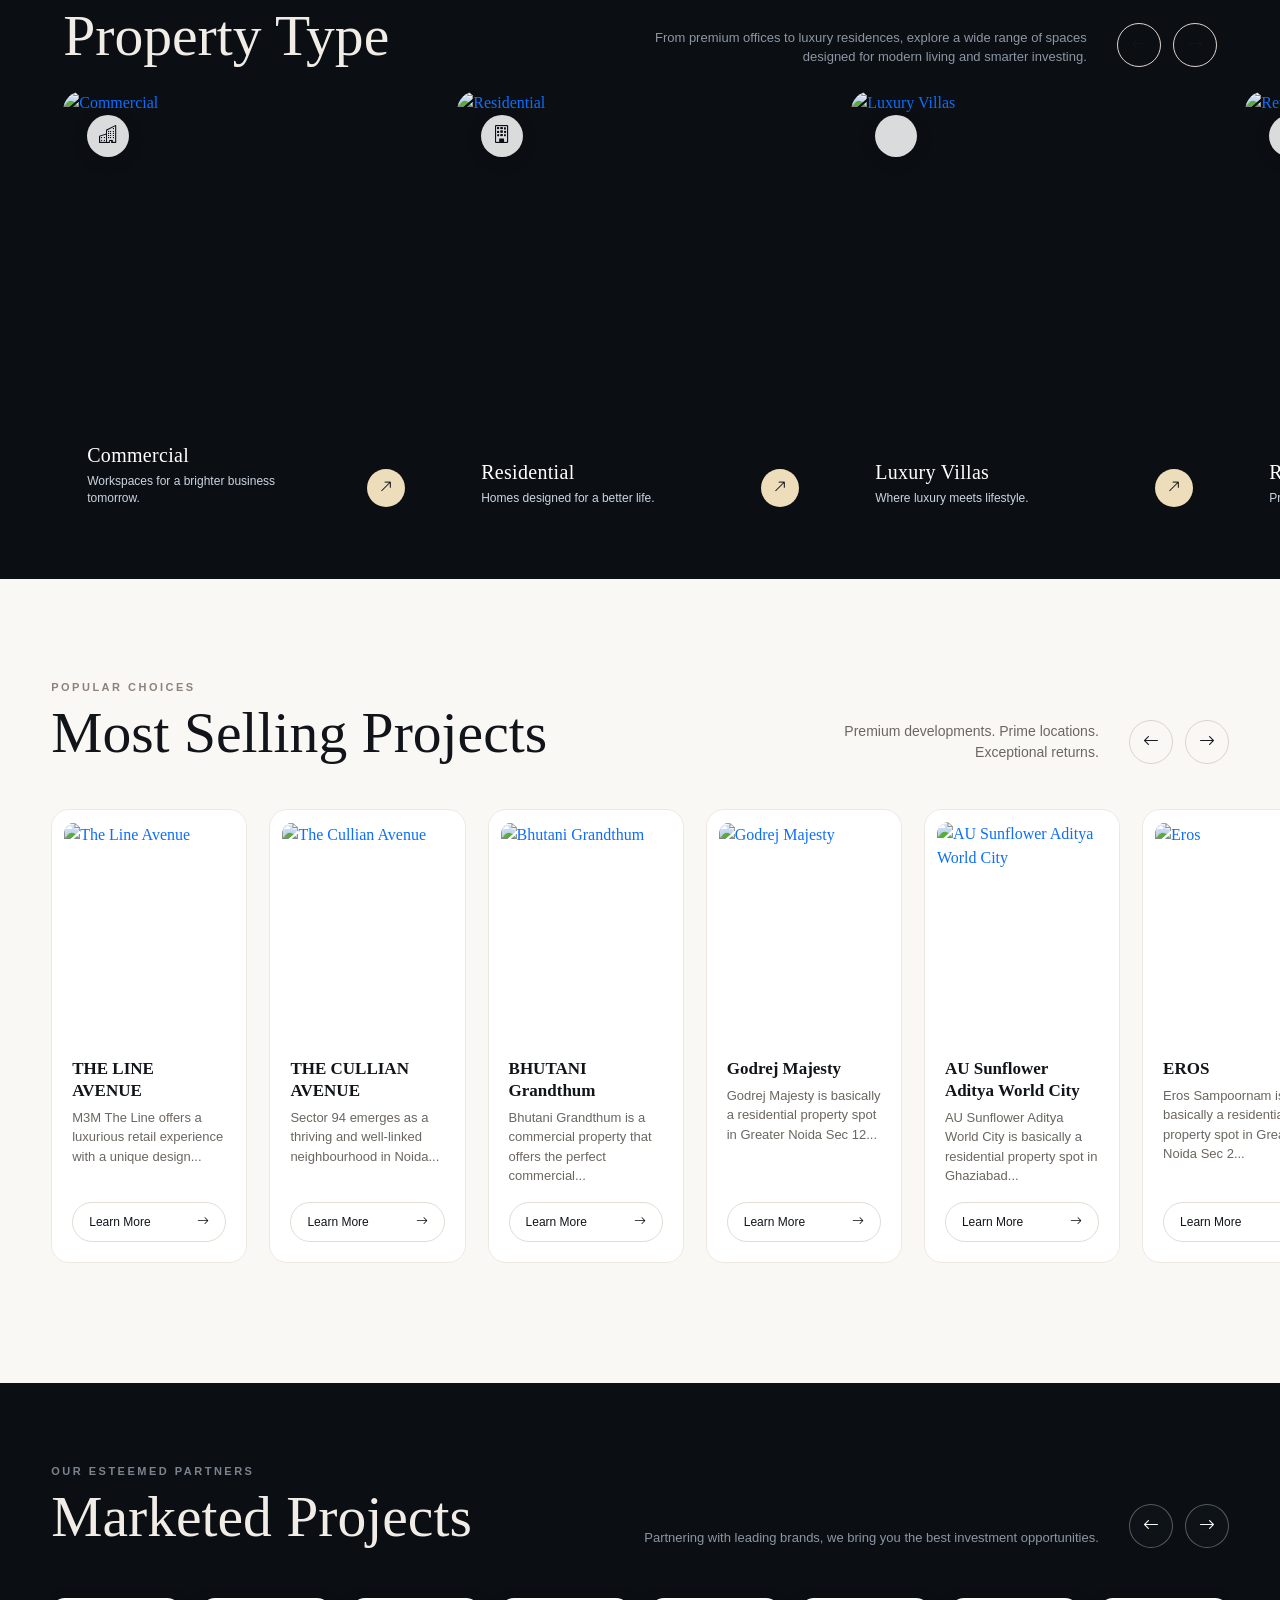
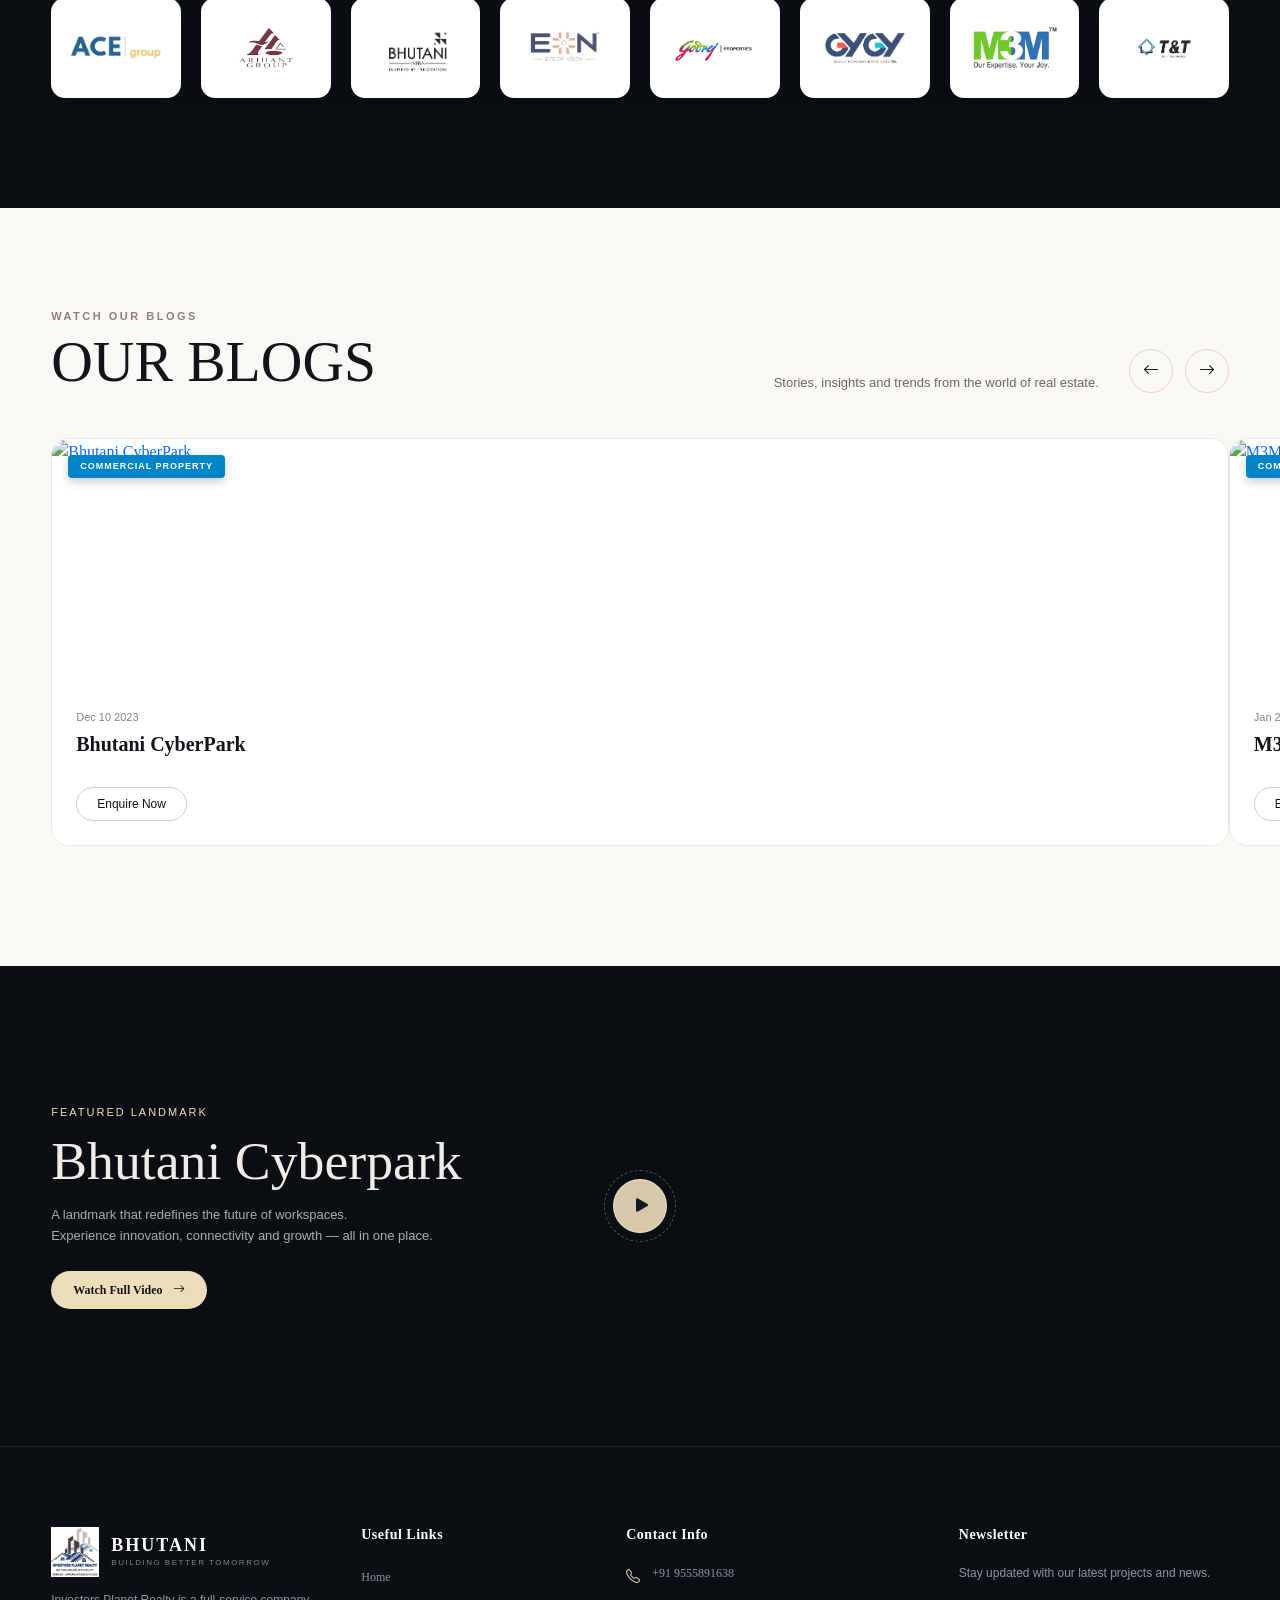
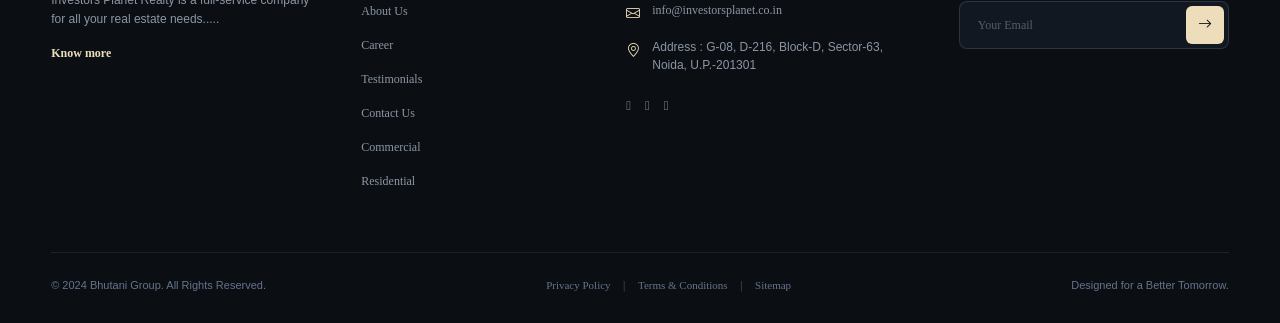
==== commit 7620b776: "commit" ====
--- a/index.html
+++ b/index.html
@@ -118,9 +118,9 @@
 
       <div class="hero-middle">
         <div class="hero-text-area animate__animated animate__fadeInLeft animate__slow">
-          <div class="pill-tag animate__animated animate__fadeInDown animate__delay-1s">
-            <!-- <span>PREMIUM SPACES</span> -->
-          </div>
+          <!-- <div class="pill-tag animate__animated animate__fadeInDown animate__delay-1s">
+            <span>PREMIUM SPACES</span>
+          </div> -->
 
           <h1 class="main-heading animate__animated animate__fadeInUp">
             Stop Searching.<br>
--- a/style.css
+++ b/style.css
@@ -1,8 +1,8 @@
-@import url('https://fonts.googleapis.com/css2?family=Cormorant+Garamond:ital,wght@0,400;0,500;0,600;1,400;1,500&family=Montserrat:wght@300;400;500;600&display=swap');
+@import url('https://fonts.googleapis.com/css2?family=Poppins:ital,wght@0,100;0,200;0,300;0,400;0,500;0,600;0,700;0,800;0,900;1,100;1,200;1,300;1,400;1,500;1,600;1,700;1,800;1,900&display=swap');
 
 :root {
-  --font-serif: 'Cormorant Garamond', serif;
-  --font-sans: 'Montserrat', sans-serif;
+  --font-serif: "Poppins", sans-serif;
+  --font-sans: "Poppins", sans-serif;
 }
 
 * {
@@ -12,10 +12,14 @@
 }
 
 body {
-  font-family: var(--font-sans);
   background-color: #0b0f14;
   color: #ffffff;
   overflow-x: hidden;
+  --font-serif: 'Cormorant Garamond', serif !important;
+
+}
+h1,h2,h3,h4,a,i,input{
+  font-family: var(--font-serif) !important;
 }
 /* 
 .top-header {
@@ -324,6 +328,7 @@
   text-align: center;
   margin-left: 0;
 }
+
 /* hero css start  */
 .hero-wrapper {
   position: relative;
@@ -396,14 +401,14 @@
   font-size: clamp(38px, 5.5vw, 84px);
   line-height: 1.08;
   font-weight: 500;
-  color: #f1ede6;
+  color: #fff;
   margin-bottom: 16px;
 }
 
 .main-heading span {
   font-family: var(--font-serif);
   font-weight: 500;
-  color: #e6c08e;
+  color: #edbc7c;
 }
 
 .sub-heading {
@@ -416,10 +421,11 @@
 
 .explore-action-btn {
   display: inline-flex;
+  font-family: var(--font-serif);
   align-items: center;
   gap: 10px;
-  background-color: #eeddbb;
-  color: #1a1e24;
+  background-color: #edbc7c;
+  color: #000;
   padding: 12px 26px;
   border-radius: 40px;
   font-size: 13px;
@@ -551,7 +557,7 @@
 
 .stat-unit h2 {
   font-family: var(--font-serif);
-  font-size: clamp(32px, 4vw, 46px);
+  font-size: clamp(30px, 4vw, 35px);
   font-weight: 400;
   color: #f1ede6;
   margin-bottom: 2px;
@@ -612,6 +618,7 @@
     margin-bottom: 20px;
   }
 }
+
 /* hero css end  */
 @media (max-width: 991px) {
   .top-header {
@@ -631,12 +638,12 @@
     display: block;
   }
 
- 
-
-  
-
-
-  
+
+
+
+
+
+
 }
 
 /* about css  */
@@ -910,7 +917,7 @@
   height: 420px;
   border-radius: 20px;
   overflow: hidden;
-  box-shadow: 0 20px 40px rgba(0,0,0,0.1);
+  box-shadow: 0 20px 40px rgba(0, 0, 0, 0.1);
 }
 
 .tall-image-wrapper img {
@@ -974,7 +981,9 @@
     gap: 40px;
   }
 
-  .search-panel, .about-panel, .image-panel {
+  .search-panel,
+  .about-panel,
+  .image-panel {
     width: 100%;
     flex: unset;
   }
@@ -1012,6 +1021,7 @@
     padding: 14px 18px;
   }
 }
+
 /* property css start  */
 .property-type-section {
   background-color: #0b0f14;
@@ -1080,7 +1090,7 @@
   flex-shrink: 0;
 }
 
- .swiper-nav-btn {
+.swiper-nav-btn {
   width: 44px;
   height: 44px;
   border-radius: 50%;
@@ -1165,7 +1175,7 @@
   gap: 8px;
   transform: translateY(20px);
   transition: transform 0.4s cubic-bezier(0.165, 0.84, 0.44, 1), background-color 0.3s ease;
-  box-shadow: 0 10px 25px rgba(0,0,0,0.3);
+  box-shadow: 0 10px 25px rgba(0, 0, 0, 0.3);
 }
 
 .property-type-card:hover .hover-view-btn {
@@ -1280,6 +1290,7 @@
     height: 380px;
   }
 }
+
 /* property-css end  */
 .selling-projects-section {
   background-color: #faf8f5;
@@ -1481,6 +1492,7 @@
     text-align: left;
   }
 }
+
 /* project end  */
 /* new css  */
 .partners-marquee-section {
@@ -1561,7 +1573,7 @@
   cursor: pointer;
   transition: all 0.3s ease;
   backdrop-filter: blur(8px);
-}   
+}
 
 .partners-marquee-section .swiper-nav-btn:hover {
   background-color: #eeddbb;
@@ -1628,6 +1640,7 @@
     text-align: left;
   }
 }
+
 /* blog css start*/
 .blogs-section {
   background-color: #faf8f5;
@@ -1849,6 +1862,7 @@
     text-align: left;
   }
 }
+
 /* blog css end  */
 .featured-landmark-section {
   position: relative;
@@ -2303,6 +2317,7 @@
     grid-template-columns: 1fr;
   }
 }
+
 /* new css / */
 .page-banner-section {
   position: relative;
@@ -5437,7 +5452,7 @@
   position: relative;
 }
 
-.nav-links li.nav-dropdown > a {
+.nav-links li.nav-dropdown>a {
   display: inline-flex;
   align-items: center;
   gap: 6px;
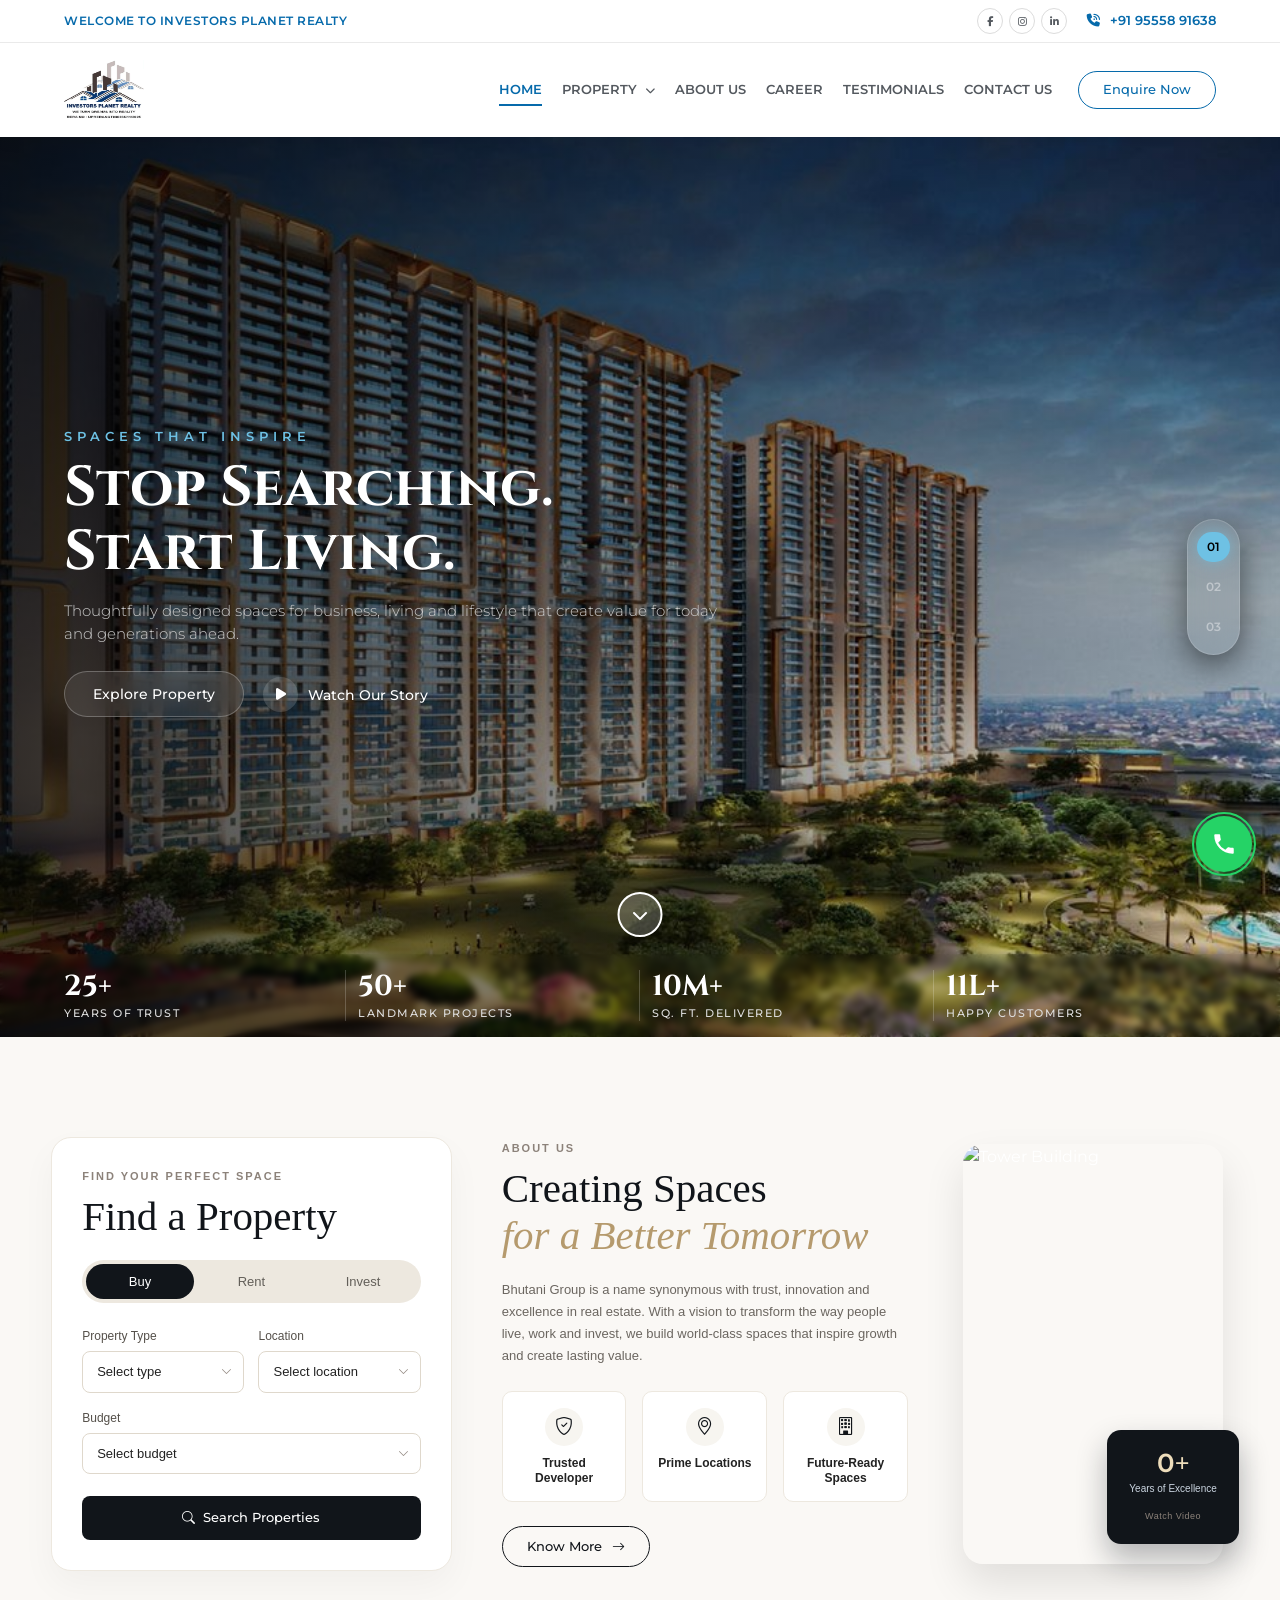
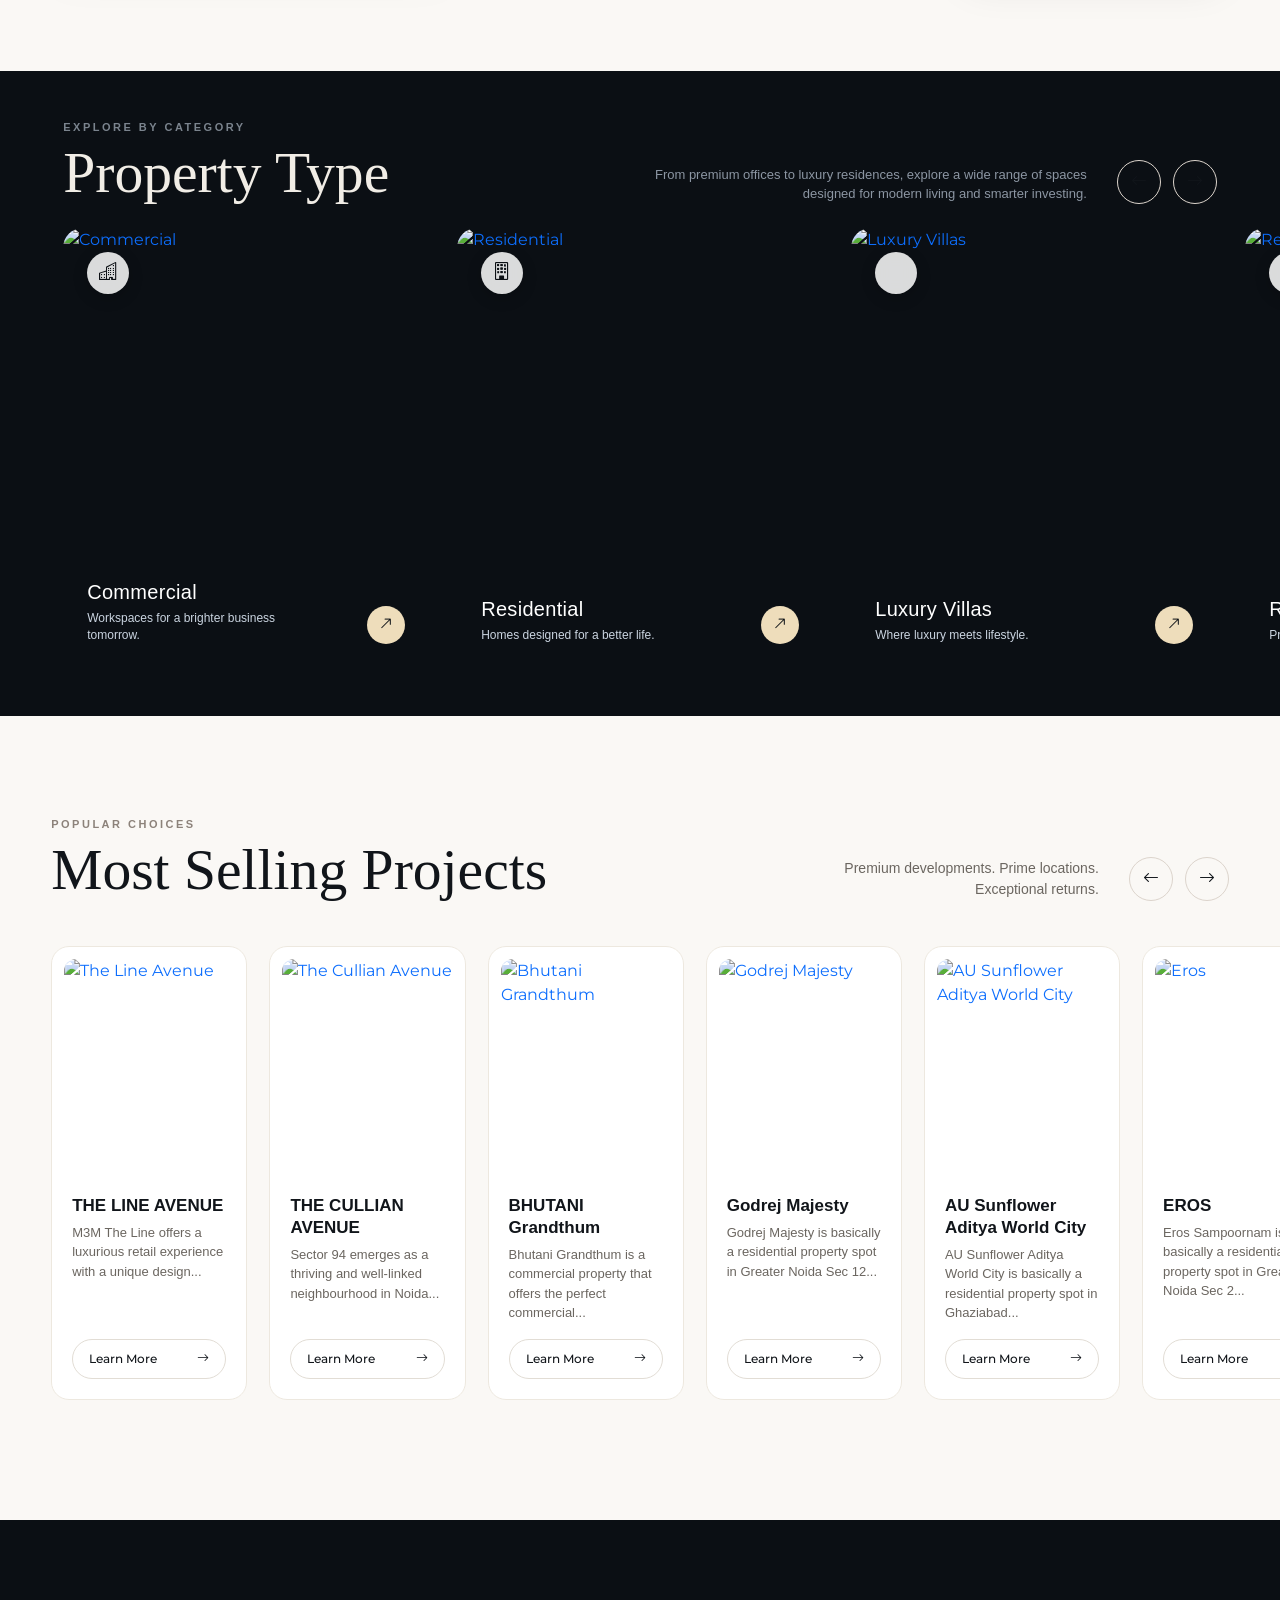
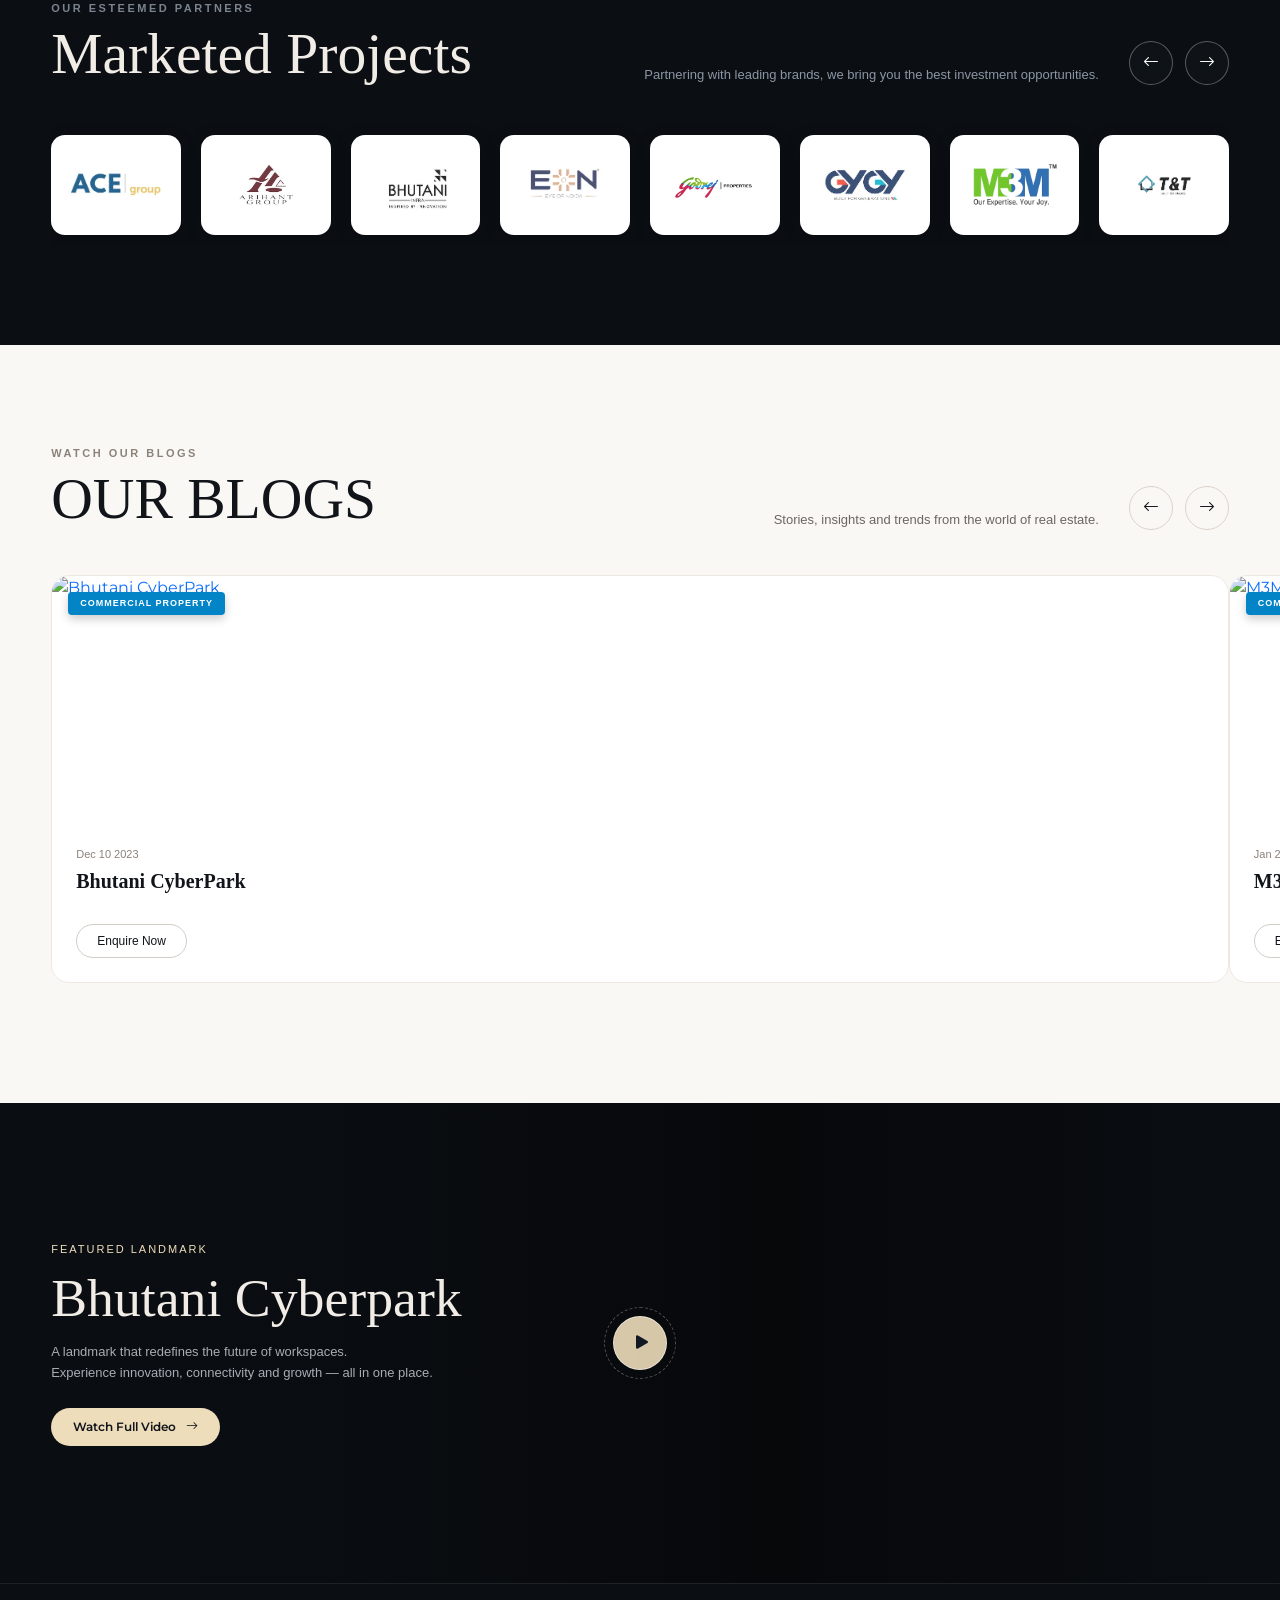
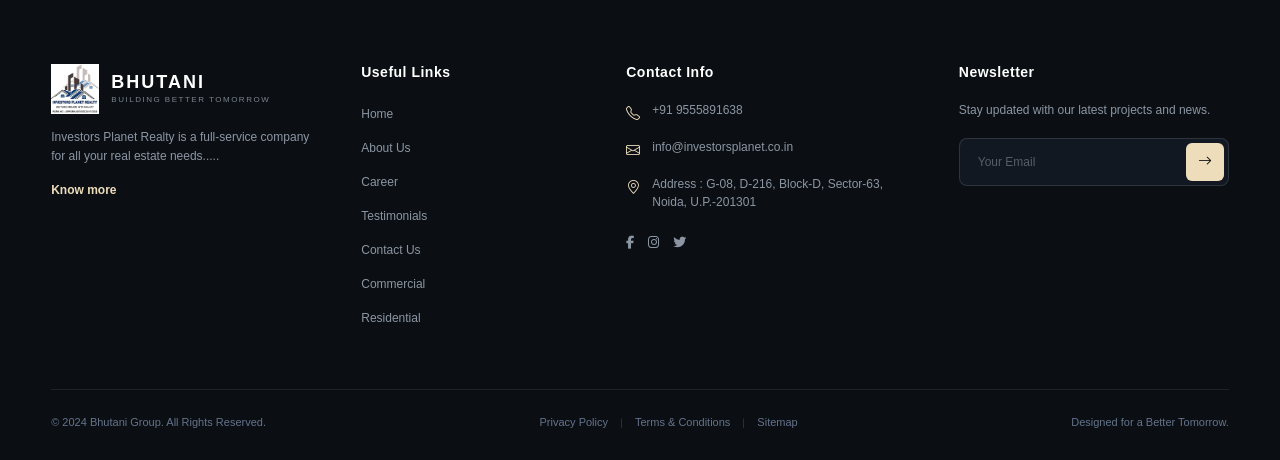
==== commit 4b80a858: "commit" ====
--- a/index.html
+++ b/index.html
@@ -13,177 +13,168 @@
   <link rel="stylesheet" href="https://cdn.jsdelivr.net/npm/glightbox/dist/css/glightbox.min.css">
   <link rel="stylesheet" href="https://cdn.jsdelivr.net/npm/swiper@11/swiper-bundle.min.css">
   <link rel="stylesheet" href="style.css">
+  <link
+    href="https://fonts.googleapis.com/css2?family=Cinzel:wght@600;700&family=Montserrat:wght@400;500;600;700&display=swap"
+    rel="stylesheet">
+
 </head>
 
 <body>
 
-  <!-- <header class="top-header">
-        <div class="header-container">
-            <div class="header-left">
-                <span>WELCOME TO INVESTORS PLANET REALTY</span>
-            </div>
-            <div class="header-right">
-                <a href="tel:+919555891638"><i class="bi bi-telephone-fill"></i> +91 95558 91638</a>
-                <a href="mailto:info@investorsplanet.co.in"><i class="bi bi-envelope-fill"></i>
-                    info@investorsplanet.co.in</a>
-            </div>
-        </div>
-    </header> -->
-
-  <nav class="custom-navbar">
-    <div class="nav-container">
-
-      <a href="index.html" class="brand-box">
-        <img src="images/logo.webp" alt="Logo" class="site-logo">
-      </a>
-
-      <button class="nav-toggle-btn" id="openMenu">
-        <i class="bi bi-list"></i>
+  <div class="top-header-bar">
+    <div class="container-fluid site-alignment d-flex justify-content-between align-items-center">
+      <div class="welcome-investors-text">
+        Welcome to Investors Planet Realty
+      </div>
+
+      <div class="top-right-group">
+        <div class="top-social-icons">
+          <a href="#" class="social-circle-btn"><i class="fa-brands fa-facebook-f"></i></a>
+          <a href="#" class="social-circle-btn"><i class="fa-brands fa-instagram"></i></a>
+          <a href="#" class="social-circle-btn"><i class="fa-brands fa-linkedin-in"></i></a>
+        </div>
+        <div>
+          <span class="top-contact-info"><i class="fa-solid fa-phone-volume"></i> +91 95558 91638</span>
+        </div>
+      </div>
+    </div>
+  </div>
+
+  <nav class="navbar navbar-expand-lg navbar-light" id="mainNavbar">
+    <div class="container-fluid site-alignment">
+      <a class="navbar-brand m-0" href="#"><img src="images/logo.webp" alt="Logo" style="height: 60px; width: 80px !important;"></a>
+
+      <button class="navbar-toggler shadow-none border-0" type="button" data-bs-toggle="collapse"
+        data-bs-target="#navbarNav">
+        <span class="navbar-toggler-icon"></span>
       </button>
 
-      <div class="desktop-menu">
-        <ul class="nav-links">
-          <li><a href="index.html" class="active">HOME</a></li>
-
-          <li class="nav-dropdown">
-            <a href="#">
-              PROPERTY <i class="bi bi-caret-down-fill"></i>
-            </a>
-            <ul class="dropdown-menu-list">
-              <li><a href="property.html">Commercial</a></li>
-              <li><a href="residental.html">Residential</a></li>
+      <div class="collapse navbar-collapse justify-content-end" id="navbarNav">
+        <ul class="navbar-nav align-items-center me-lg-3">
+          <li class="nav-item"><a class="nav-link active" href="#">Home</a></li>
+          <li class="nav-item dropdown">
+            <a class="nav-link dropdown-toggle" href="#" id="propertyDropdown" role="button" data-bs-toggle="dropdown"
+              aria-expanded="false">
+              Property <i class="fa-solid fa-chevron-down property-arrow"></i>
+            </a>
+            <ul class="dropdown-menu shadow" aria-labelledby="propertyDropdown">
+              <li><a class="dropdown-item" href="#"><i class="fa-solid fa-house"></i> Residential</a></li>
+              <li><a class="dropdown-item" href="#"><i class="fa-solid fa-building"></i> Commercial</a></li>
             </ul>
           </li>
-
-          <li><a href="about.html">ABOUT US</a></li>
-          <li><a href="carareer.html">CAREER</a></li>
-          <li><a href="testimonial.html">TESTIMONIALS</a></li>
-          <li><a href="contact.html">CONTACT US</a></li>
+          <li class="nav-item"><a class="nav-link" href="#">About Us</a></li>
+          <li class="nav-item"><a class="nav-link" href="#">Career</a></li>
+          <li class="nav-item"><a class="nav-link" href="#">Testimonials</a></li>
+          <li class="nav-item"><a class="nav-link" href="#">Contact Us</a></li>
         </ul>
-
-        <div class="nav-actions">
-          <a href="#" class="social-btn"><i class="fa-brands fa-facebook-f"></i></a>
-          <a href="#" class="social-btn"><i class="fa-brands fa-instagram"></i></a>
-          <a href="#" class="social-btn"><i class="fa-brands fa-x-twitter"></i></a>
-          <a href="#reach" class="enquire-btn">Enquire Now </a>
-        </div>
-      </div>
-
+        <div class="mt-3 mt-lg-0">
+          <a href="#" class="btn-enquiry d-none d-lg-inline-block">Enquire Now</a>
+        </div>
+      </div>
     </div>
   </nav>
 
-  <div class="side-overlay" id="sideOverlay"></div>
-
-  <div class="side-drawer" id="sideDrawer">
-    <div class="drawer-top">
-      <h4>Menu</h4>
-      <button id="closeMenu"><i class="bi bi-x-lg"></i></button>
-    </div>
-
-    <div class="drawer-links">
-      <a href="index.html" class="active">HOME</a>
-
-      <div class="drawer-accordion">
-        <a href="javascript:void(0)" class="drawer-dropdown-toggle">
-          PROPERTY <i class="bi bi-chevron-down"></i>
-        </a>
-        <div class="drawer-submenu">
-          <a href="property.html">• Commercial</a>
-          <a href="residental.html">• Residential</a>
-        </div>
-      </div>
-
-      <a href="about.html">ABOUT US</a>
-      <a href="carareer.html">CAREER</a>
-      <a href="testimonial.html">TESTIMONIALS</a>
-      <a href="contact.html">CONTACT US</a>
-    </div>
-    <!-- navbar end  -->
-    <div class="drawer-bottom">
-      <div class="drawer-socials">
-        <a href="#" class="social-btn"><i class="fa-brands fa-facebook-f"></i></a>
-        <a href="#" class="social-btn"><i class="fa-brands fa-instagram"></i></a>
-        <a href="#" class="social-btn"><i class="fa-brands fa-x-twitter"></i></a>
-      </div>
-      <a href="#reach" class="enquire-btn drawer-enquire">Enquire Now &rarr;</a>
-    </div>
-  </div>
-  <!-- navbar end  -->
-
-  <!-- hero section  -->
-  <section class="hero-wrapper animate__animated animate__fadeIn">
-    <div class="hero-dark-layer"></div>
-
-    <div class="hero-inner">
-
-      <div class="hero-middle">
-        <div class="hero-text-area animate__animated animate__fadeInLeft animate__slow">
-          <!-- <div class="pill-tag animate__animated animate__fadeInDown animate__delay-1s">
-            <span>PREMIUM SPACES</span>
-          </div> -->
-
-          <h1 class="main-heading animate__animated animate__fadeInUp">
-            Stop Searching.<br>
-            <span>Start Living.</span>
-          </h1>
-
-          <p class="sub-heading animate__animated animate__fadeInUp animate__delay-1s">
-            Iconic spaces for business, lifestyle and a<br class="d-none d-md-block"> brighter tomorrow.
-          </p>
-
-          <a href="#explore" class="explore-action-btn animate__animated animate__fadeInUp animate__delay-2s">
-            Explore Properties
-          </a>
-        </div>
-
-        <div class="hero-card-area animate__animated animate__zoomIn animate__delay-1s">
-          <div class="property-box">
-            <div class="property-content">
-              <div class="prop-thumb">
-                <img src="images/hero.jpg" alt="Bhutani City Center">
-              </div>
-
-              <div class="prop-text">
-                <h5>Bhutani City Center</h5>
-                <p>Noida's New Landmark</p>
-                <a href="#">Watch Video</a>
-              </div>
-
-              <div class="prop-play">
-                <i class="bi bi-play-fill"></i>
-              </div>
-            </div>
-          </div>
-        </div>
-      </div>
-
-      <div class="hero-bottom-stats animate__animated animate__fadeInUp animate__delay-2s">
-        <div class="stats-half-container">
-          <div class="stat-unit">
-            <h2><span class="counter" data-target="25">0</span>+</h2>
+  <section class="hero-section" id="heroSec">
+
+    <div class="hero-slide active">
+      <div class="hero-bg-image" style="background-image: url('images/hero.jpg');">
+      </div>
+      <div class="hero-overlay"></div>
+      <div class="container-fluid site-alignment w-100" style="position: relative; z-index: 3;">
+        <div class="hero-content">
+          <div class="hero-subtitle">Spaces That Inspire</div>
+          <h1 class="hero-title">Stop Searching. <br>
+            Start Living.</h1>
+          <p class="hero-desc">Thoughtfully designed spaces for business, living and lifestyle that create value for
+            today and generations ahead.</p>
+          <div>
+            <a href="#" class="btn-explore">Explore Property</a>
+            <a href="#" class="watch-story"><i class="fa-solid fa-play"></i> Watch Our Story</a>
+          </div>
+        </div>
+      </div>
+    </div>
+
+    <div class="hero-slide">
+      <div class="hero-bg-image" style="background-image: url('images/hero2');">
+      </div>
+      <div class="hero-overlay"></div>
+      <div class="container-fluid site-alignment w-100" style="position: relative; z-index: 3;">
+        <div class="hero-content">
+          <div class="hero-subtitle">Luxury Living</div>
+          <h1 class="hero-title">Crafting Icons.<br>Redefining Luxury.</h1>
+          <p class="hero-desc">Experience unmatched architectural brilliance built with high-end luxury, modern
+            aesthetics, and world-class amenities.</p>
+          <div>
+            <a href="#" class="btn-explore">Discover Projects</a>
+            <a href="#" class="watch-story"><i class="fa-solid fa-play"></i> Watch Our Story</a>
+          </div>
+        </div>
+      </div>
+    </div>
+
+    <div class="hero-slide">
+      <div class="hero-bg-image" style="background-image: url('images/banner.jpeg');">
+      </div>
+      <div class="hero-overlay"></div>
+      <div class="container-fluid site-alignment w-100" style="position: relative; z-index: 3;">
+        <div class="hero-content">
+          <div class="hero-subtitle">Commercial Hubs</div>
+          <h1 class="hero-title">Future-Ready <br>For Your Business.</h1>
+          <p class="hero-desc">Strategic commercial locations equipped with high footfall, modern infrastructure, and
+            ultimate business growth potential.</p>
+          <div>
+            <a href="#" class="btn-explore">View Commercial</a>
+            <a href="#" class="watch-story"><i class="fa-solid fa-play"></i> Watch Our Story</a>
+          </div>
+        </div>
+      </div>
+    </div>
+
+    <a href="javascript:void(0);" class="pulse-down-btn" onclick="nextSlideManual()" title="Next Slide">
+      <i class="fa-solid fa-chevron-down"></i>
+    </a>
+
+    <div class="glass-pagination">
+      <button class="page-dot-btn active" onclick="currentSlide(0)">01</button>
+      <button class="page-dot-btn" onclick="currentSlide(1)">02</button>
+      <button class="page-dot-btn" onclick="currentSlide(2)">03</button>
+    </div>
+
+    <!-- <div class="hero-project-badge" onclick="nextSlideManual()">
+      <div class="badge-top">
+        <div>
+          <h5 id="badgeTitle">Bhutani City Center</h5>
+          <p id="badgeSub">Noida's New Landmark</p>
+        </div>
+        <i class="fa-solid fa-arrow-right-long"></i>
+      </div>
+    </div> -->
+
+    <div class="hero-stats">
+      <div class="container-fluid site-alignment">
+        <div class="row text-center text-md-start">
+          <div class="col-6 col-md-3 stat-item stat-divider mb-2 mb-md-0">
+            <h3>25+</h3>
             <p>Years of Trust</p>
           </div>
-
-          <div class="stat-unit">
-            <h2><span class="counter" data-target="50">0</span>+</h2>
+          <div class="col-6 col-md-3 stat-item stat-divider mb-2 mb-md-0">
+            <h3>50+</h3>
             <p>Landmark Projects</p>
           </div>
-
-          <div class="stat-unit">
-            <h2><span class="counter" data-target="10">0</span>M+</h2>
+          <div class="col-6 col-md-3 stat-item stat-divider">
+            <h3>10M+</h3>
             <p>Sq. Ft. Delivered</p>
           </div>
-
-          <div class="stat-unit">
-            <h2><span class="counter" data-target="11">0</span>L+</h2>
+          <div class="col-6 col-md-3 stat-item">
+            <h3>11L+</h3>
             <p>Happy Customers</p>
           </div>
         </div>
       </div>
-
-    </div>
+    </div>
+
   </section>
-  <!-- end hero section  -->
 
 
   <!-- About section  -->
--- a/style.css
+++ b/style.css
@@ -1,649 +1,624 @@
-@import url('https://fonts.googleapis.com/css2?family=Poppins:ital,wght@0,100;0,200;0,300;0,400;0,500;0,600;0,700;0,800;0,900;1,100;1,200;1,300;1,400;1,500;1,600;1,700;1,800;1,900&display=swap');
-
 :root {
-  --font-serif: "Poppins", sans-serif;
-  --font-sans: "Poppins", sans-serif;
+  --primary-color: #066aab;
+  --accent-color: #6EC1E4;
+  --dark-color: #54595F;
+  --text-muted: #7A7A7A;
+  --gold-color: #e5a93b;
 }
 
 * {
+  font-family: 'Montserrat', sans-serif;
+  box-sizing: border-box;
+}
+
+h1,
+h2,
+h3,
+.brand-font {
+  font-family: 'Cinzel', serif;
+}
+
+body {
   margin: 0;
   padding: 0;
-  box-sizing: border-box;
-}
-
-body {
-  background-color: #0b0f14;
-  color: #ffffff;
+  background-color: #030303;
+  color: #fff;
   overflow-x: hidden;
-  --font-serif: 'Cormorant Garamond', serif !important;
-
-}
-h1,h2,h3,h4,a,i,input{
-  font-family: var(--font-serif) !important;
-}
-/* 
-.top-header {
-  background-color: #fff;
-  padding: 14px 0;
+}
+
+.site-alignment {
+  padding-left: 5vw !important;
+  padding-right: 5vw !important;
+}
+
+@media (max-width: 768px) {
+  .site-alignment {
+    padding-left: 20px !important;
+    padding-right: 20px !important;
+  }
+}
+
+.top-header-bar {
+  background-color: #ffffff;
+  border-bottom: 1px solid #eaeaea;
+  font-size: 12px;
+  padding: 8px 0;
+  color: var(--text-muted);
   position: relative;
-  z-index: 1002;
-}
-
-.header-container {
-  width: 92%;
-  margin: 0 auto;
-  display: flex;
-  justify-content: space-between;
-  align-items: center;
-}
-
-.header-left span {
-  font-size: 14px;
-  font-weight: 500;
+  z-index: 1001;
+}
+
+.welcome-investors-text {
+  font-weight: 600;
+  color: var(--primary-color);
+  font-size: 12px;
   letter-spacing: 0.5px;
-  color: #2b7a94;
-}
-
-.header-right {
-  display: flex;
-  gap: 25px;
-}
-
-.header-right a {
-  font-size: 14px;
-  color: #2b7a94;
-  text-decoration: none;
-  transition: opacity 0.3s;
-}
-
-.header-right a:hover {
-  opacity: 0.8;
-} */
-
-.custom-navbar {
-  position: absolute;
-  /* top: 50px; */
-  left: 0;
-  width: 100%;
-  padding: 12px 0;
-  z-index: 1001;
-  transition: all 0.4s ease;
-}
-
-.custom-navbar.scrolled {
-  position: fixed;
-  top: 0;
-  background-color: #ffffff;
-  padding: 10px 0;
-  box-shadow: 0 4px 20px rgba(0, 0, 0, 0.12);
-  animation: navSlide 0.4s ease-in-out;
-}
-
-@keyframes navSlide {
-  0% {
-    transform: translateY(-100%);
-  }
-
-  100% {
-    transform: translateY(0);
-  }
-}
-
-.nav-container {
-  width: 92%;
-  margin: 0 auto;
-  display: flex;
-  justify-content: space-between;
-  align-items: center;
-}
-
-.brand-box {
-  display: flex;
-  align-items: center;
-  text-decoration: none;
-}
-
-.site-logo {
-  height: 70px;
-  width: auto;
-  object-fit: contain;
-  display: block;
-}
-
-.desktop-menu {
-  display: flex;
-  align-items: center;
-  justify-content: space-between;
-  flex: 1;
-  margin-left: 40px;
-}
-
-.nav-links {
-  display: flex;
-  list-style: none;
-  gap: 28px;
-  margin: 0 auto;
-}
-
-.nav-links a {
-  text-decoration: none;
-  font-size: 14px;
-  font-weight: 500;
-  font-family: var(--font-serif);
-  color: #ffffff;
-  letter-spacing: 0.8px;
-  transition: color 0.3s;
-}
-
-.nav-links a:hover,
-.nav-links a.active {
-  color: #eeddbb;
-}
-
-.custom-navbar.scrolled .nav-links a {
-  color: #333333;
-}
-
-.custom-navbar.scrolled .nav-links a:hover,
-.custom-navbar.scrolled .nav-links a.active {
-  color: #2b7a94;
-}
-
-.nav-actions {
-  display: flex;
-  align-items: center;
-  gap: 8px;
-}
-
-.social-btn {
-  width: 34px;
-  height: 34px;
+  text-transform: uppercase;
+}
+
+.top-right-group {
+  display: flex;
+  align-items: center;
+  gap: 20px;
+}
+
+.top-social-icons {
+  display: flex;
+  gap: 6px;
+  align-items: center;
+}
+
+.social-circle-btn {
+  width: 26px;
+  height: 26px;
+  border: 1px solid #dcdcdc;
   border-radius: 50%;
-  border: 1px solid rgba(255, 255, 255, 0.4);
-  background-color: rgba(255, 255, 255, 0.08);
-  color: #ffffff;
-  display: inline-flex;
+  display: flex;
   align-items: center;
   justify-content: center;
-  font-size: 13px;
+  color: var(--dark-color);
+  font-size: 10px;
   text-decoration: none;
   transition: all 0.3s ease;
-}
-
-.social-btn:hover {
-  background-color: #eeddbb;
-  border-color: #eeddbb;
-  color: #11151a;
+  background: #fff;
+}
+
+.social-circle-btn:hover {
+  border-color: var(--primary-color);
+  color: var(--primary-color);
   transform: translateY(-2px);
-}
-
-.custom-navbar.scrolled .social-btn {
-  border-color: #cbd5e1;
-  background-color: #f1f5f9;
-  color: #1b374d;
-}
-
-.custom-navbar.scrolled .social-btn:hover {
-  background-color: #2b7a94;
-  border-color: #2b7a94;
-  color: #ffffff;
-}
-
-.enquire-btn {
-  font-family: var(--font-sans);
-  background-color: transparent;
-  color: #fff;
+  box-shadow: 0 4px 10px rgba(0, 0, 0, 0.08);
+}
+
+.top-contact-info {
+  font-weight: 600;
+  color: var(--primary-color);
+  font-size: 13px;
+}
+
+.top-contact-info i {
+  color: var(--primary-color);
+  margin-right: 6px;
+}
+
+.navbar {
+  background-color: #ffffff !important;
+  box-shadow: 0 4px 15px rgba(0, 0, 0, 0.06);
+  transition: all 0.5s cubic-bezier(0.16, 1, 0.3, 1);
+  padding: 12px 0;
+  position: relative;
+  z-index: 1000;
+}
+
+.navbar.sticky-nav {
+  position: fixed;
+  top: -100px;
+  left: 0;
+  width: 100%;
+  background-color: rgba(255, 255, 255, 0.96) !important;
+  backdrop-filter: blur(12px);
+  box-shadow: 0 10px 30px rgba(0, 0, 0, 0.12);
+  animation: slideDownNav 0.5s forwards cubic-bezier(0.16, 1, 0.3, 1);
+}
+
+@keyframes slideDownNav {
+  to {
+    top: 0;
+  }
+}
+
+.navbar-brand {
+  font-size: 26px;
+  letter-spacing: 2px;
+  color: var(--primary-color) !important;
+  font-weight: 800;
+}
+
+.navbar-brand img {
+  height: 38px;
+  display: block;
+}
+
+.navbar-nav .nav-link {
+  color: var(--dark-color) !important;
+  font-size: 13px;
+  font-weight: 600;
+  text-transform: uppercase;
+  margin: 0 10px;
+  padding: 6px 0 !important;
+  position: relative;
+  transition: color 0.3s ease;
+}
+
+.navbar-nav .nav-link::after {
+  content: '';
+  position: absolute;
+  width: 0;
+  height: 2px;
+  bottom: 0;
+  left: 0;
+  background-color: var(--primary-color);
+  transition: width 0.3s ease-in-out;
+}
+
+.navbar-nav .nav-link:hover::after,
+.navbar-nav .nav-link.active::after {
+  width: 100%;
+}
+
+.navbar-nav .nav-link:hover,
+.navbar-nav .nav-link.active {
+  color: var(--primary-color) !important;
+}
+
+.dropdown-toggle::after {
+  display: none !important;
+}
+
+.property-arrow {
+  font-size: 10px;
+  margin-left: 4px;
+  transition: transform 0.3s ease;
+}
+
+.dropdown:hover .property-arrow {
+  transform: rotate(180deg);
+}
+
+@media all and (min-width: 992px) {
+  .navbar .dropdown:hover .dropdown-menu {
+    display: block;
+    margin-top: 0;
+  }
+}
+
+.dropdown-menu {
+  background: #ffffff !important;
+  border: 1px solid #eaeaea;
+  border-radius: 8px;
+  padding: 8px 0;
+  box-shadow: 0 10px 25px rgba(0, 0, 0, 0.08);
+  display: none;
+}
+
+.dropdown-item {
+  color: var(--dark-color) !important;
   font-size: 13px;
   font-weight: 500;
+  padding: 9px 20px;
+  transition: all 0.2s ease;
+  display: flex;
+  align-items: center;
+  gap: 10px;
+}
+
+.dropdown-item i {
+  color: var(--primary-color);
+  font-size: 14px;
+}
+
+.dropdown-item:hover {
+  background: #f8f9fa;
+  color: var(--primary-color) !important;
+  padding-left: 24px;
+}
+
+.btn-enquiry {
+  background-color: transparent;
+  color: var(--primary-color);
+  font-size: 13px;
+  font-weight: 500;
+  text-transform: capitalize;
   padding: 8px 24px;
   border-radius: 50px;
+  border: 1.5px solid var(--primary-color);
+  transition: all 0.3s ease;
   text-decoration: none;
-  margin-left: 8px;
-  display: inline-flex;
-  align-items: center;
-  justify-content: center;
-  border: 1px solid rgba(255, 255, 255, 0.4);
-  letter-spacing: 0.3px;
-  transition: all 0.25s ease;
-}
-
-.enquire-btn:hover {
-  background-color: #1b374d;
-  border-color: #1b374d;
-  color: #ffffff;
-  transform: translateY(-1px);
-  box-shadow: 0 4px 12px rgba(27, 55, 77, 0.15);
-}
-
-.custom-navbar.scrolled .enquire-btn {
-  color: #1b374d;
-  border-color: rgba(27, 55, 77, 0.45);
-  background-color: transparent;
-}
-
-.custom-navbar.scrolled .enquire-btn:hover {
-  background-color: #2b7a94;
-  border-color: #2b7a94;
-  color: #ffffff;
-}
-
-.nav-toggle-btn {
-  display: none;
-  background: none;
-  border: none;
-  color: #ffffff;
-  font-size: 30px;
-  cursor: pointer;
-}
-
-.custom-navbar.scrolled .nav-toggle-btn {
-  color: #1a2b49;
-}
-
-.side-overlay {
-  position: fixed;
-  inset: 0;
-  background-color: rgba(0, 0, 0, 0.6);
-  z-index: 1050;
+  display: inline-block;
+}
+
+.btn-enquiry:hover {
+  background-color: var(--primary-color);
+  border-color: var(--primary-color);
+  color: #fff;
+  box-shadow: 0 4px 15px rgba(6, 106, 171, 0.4);
+}
+
+.hero-section {
+  position: relative;
+  width: 100vw;
+  height: 100vh;
+  overflow: hidden;
+  background: #000;
+  display: flex;
+  align-items: center;
+}
+
+.hero-slide {
+  position: absolute;
+  top: 0;
+  left: 0;
+  width: 100%;
+  height: 100%;
   opacity: 0;
   visibility: hidden;
-  transition: all 0.3s;
-}
-
-.side-overlay.active {
+  transition: opacity 1.5s ease-in-out;
+  display: flex;
+  align-items: center;
+}
+
+.hero-slide.active {
   opacity: 1;
   visibility: visible;
-}
-
-.side-drawer {
-  position: fixed;
+  z-index: 2;
+}
+
+.hero-slide.active .hero-bg-image {
+  animation: continuousZoom 12s infinite alternate ease-in-out;
+}
+
+.hero-bg-image {
+  position: absolute;
   top: 0;
-  right: 0;
-  width: 65%;
-  max-width: 300px;
-  height: 100vh;
-  background-color: #111827;
-  z-index: 1051;
-  transform: translateX(100%);
-  transition: transform 0.35s ease;
+  left: 0;
+  width: 100%;
+  height: 100%;
+  background-size: cover;
+  background-position: center;
+  transform: scale(1);
+}
+
+@keyframes continuousZoom {
+  0% {
+    transform: scale(1);
+  }
+
+  100% {
+    transform: scale(1.12);
+  }
+}
+
+.hero-overlay {
+  position: absolute;
+  top: 0;
+  left: 0;
+  width: 100%;
+  height: 100%;
+  background: linear-gradient(90deg, rgba(3, 3, 3, 0.75) 0%, rgba(3, 3, 3, 0.4) 55%, rgba(0, 0, 0, 0.15) 100%);
+  z-index: 2;
+}
+
+.hero-content {
+  position: relative;
+  z-index: 3;
+  color: #fff;
+  max-width: 680px;
+  opacity: 0;
+  transform: translateY(10px);
+  transition: all 1s cubic-bezier(0.16, 1, 0.3, 1) 0.3s;
+  margin-top: -30px;
+}
+
+.hero-slide.active .hero-content {
+  transform: translateY(0);
+  opacity: 1;
+}
+
+.hero-subtitle {
+  font-size: 13px;
+  letter-spacing: 5px;
+  text-transform: uppercase;
+  color: var(--accent-color);
+  margin-bottom: 10px;
+  font-weight: 600;
+}
+
+.hero-title {
+  font-size: 3.5rem;
+  font-weight: 700;
+  line-height: 1.15;
+  margin-bottom: 15px;
+}
+
+.hero-desc {
+  font-size: 14.5px;
+  color: #cccccc;
+  margin-bottom: 25px;
+  line-height: 1.6;
+  font-weight: 300;
+}
+
+.btn-explore {
+  background: rgba(255, 255, 255, 0.08);
+  backdrop-filter: blur(12px);
+  border: 1px solid rgba(255, 255, 255, 0.25);
+  color: #fff;
+  padding: 12px 28px;
+  border-radius: 50px;
+  font-size: 13.5px;
+  font-weight: 500;
+  transition: all 0.4s ease;
+  text-decoration: none;
+  display: inline-block;
+  margin-right: 15px;
+}
+
+.btn-explore:hover {
+  background: var(--primary-color);
+  border-color: var(--primary-color);
+  color: #fff;
+  box-shadow: 0 5px 20px rgba(6, 106, 171, 0.4);
+}
+
+.watch-story {
+  color: #fff;
+  text-decoration: none;
+  font-size: 13.5px;
+  font-weight: 500;
+  display: inline-flex;
+  align-items: center;
+  transition: 0.3s;
+}
+
+.watch-story i {
+  width: 35px;
+  height: 35px;
+  background: rgba(255, 255, 255, 0.15);
+  border-radius: 50%;
+  display: flex;
+  align-items: center;
+  justify-content: center;
+  margin-right: 10px;
+  transition: all 0.4s ease;
+}
+
+.watch-story:hover i {
+  background: var(--primary-color);
+  color: #fff;
+  transform: scale(1.1);
+}
+
+.glass-pagination {
+  position: absolute;
+  right: 40px;
+  top: 50%;
+  transform: translateY(-50%);
+  z-index: 10;
   display: flex;
   flex-direction: column;
+  align-items: center;
+  gap: 10px;
+  background: rgba(255, 255, 255, 0.05);
+  backdrop-filter: blur(15px);
+  border: 1px solid rgba(255, 255, 255, 0.15);
+  padding: 12px 8px;
+  border-radius: 30px;
+  box-shadow: 0 10px 30px rgba(0, 0, 0, 0.5);
+}
+
+.page-dot-btn {
+  background: transparent;
+  border: none;
+  color: rgba(255, 255, 255, 0.4);
+  font-size: 12px;
+  font-weight: 600;
+  cursor: pointer;
+  transition: all 0.3s ease;
+  padding: 6px 10px;
+  border-radius: 20px;
+}
+
+.page-dot-btn.active {
+  color: #000;
+  background: var(--accent-color);
+  box-shadow: 0 0 15px rgba(110, 193, 228, 0.6);
+}
+
+.hero-project-badge {
+  position: absolute;
+  right: 40px;
+  bottom: 100px;
+  z-index: 10;
+  background: rgba(12, 12, 12, 0.75);
+  backdrop-filter: blur(15px);
+  border: 1px solid rgba(110, 193, 228, 0.3);
+  padding: 16px 20px;
+  border-radius: 14px;
+  min-width: 240px;
+  cursor: pointer;
+  box-shadow: 0 15px 40px rgba(0, 0, 0, 0.6);
+  animation: floatBadge 4s ease-in-out infinite;
+  transition: all 0.4s cubic-bezier(0.16, 1, 0.3, 1);
+}
+
+@keyframes floatBadge {
+
+  0%,
+  100% {
+    transform: translateY(0px);
+    border-color: rgba(110, 193, 228, 0.3);
+  }
+
+  50% {
+    transform: translateY(-6px);
+    border-color: rgba(110, 193, 228, 0.7);
+    box-shadow: 0 20px 45px rgba(110, 193, 228, 0.2);
+  }
+}
+
+.hero-project-badge:hover {
+  background: rgba(20, 20, 20, 0.9);
+  transform: scale(1.03) translateY(-4px);
+}
+
+.badge-top {
+  display: flex;
   justify-content: space-between;
-  padding: 20px;
-}
-
-.side-drawer.active {
-  transform: translateX(0);
-}
-
-.drawer-top {
-  display: flex;
-  justify-content: space-between;
-  align-items: center;
-  border-bottom: 1px solid rgba(255, 255, 255, 0.1);
-  padding-bottom: 12px;
-}
-
-.drawer-top h4 {
-  font-family: var(--font-serif);
-  font-size: 20px;
-  margin: 0;
-}
-
-.drawer-top button {
-  background: none;
-  border: none;
-  color: #ffffff;
-  font-size: 20px;
+  align-items: center;
+}
+
+.hero-project-badge h5 {
+  font-size: 14px;
+  font-weight: 600;
+  margin-bottom: 2px;
+  color: #fff;
+}
+
+.hero-project-badge p {
+  font-size: 11px;
+  color: #b0b0b0;
+  margin-bottom: 0;
+}
+
+.hero-project-badge i {
+  color: var(--accent-color);
+  font-size: 14px;
+  background: rgba(110, 193, 228, 0.1);
+  width: 32px;
+  height: 32px;
+  border-radius: 50%;
+  display: flex;
+  align-items: center;
+  justify-content: center;
+  transition: transform 0.3s ease;
+}
+
+.hero-project-badge:hover i {
+  transform: translateX(5px);
+  background: var(--accent-color);
+  color: #000;
+}
+
+.pulse-down-btn {
+  position: absolute;
+  bottom: 100px;
+  left: 50%;
+  transform: translateX(-50%);
+  z-index: 10;
+  width: 45px;
+  height: 45px;
+  background: rgba(255, 255, 255, 0.2);
+  border: 2px solid #fff;
+  border-radius: 50%;
+  display: flex;
+  align-items: center;
+  justify-content: center;
+  color: #fff;
+  font-size: 16px;
   cursor: pointer;
-}
-
-.drawer-links {
-  display: flex;
-  flex-direction: column;
-  gap: 16px;
-  margin: 20px 0;
-}
-
-.drawer-links a {
   text-decoration: none;
-  color: #cbd5e1;
-  font-size: 15px;
-  transition: color 0.2s;
-}
-
-.drawer-links a.active,
-.drawer-links a:hover {
-  color: #eeddbb;
-}
-
-.drawer-socials {
-  display: flex;
-  gap: 10px;
-  margin-bottom: 15px;
-}
-
-.drawer-enquire {
-  display: block;
-  text-align: center;
-  margin-left: 0;
-}
-
-/* hero css start  */
-.hero-wrapper {
-  position: relative;
-  min-height: 100vh;
-  background: url('images/hero') center center / cover no-repeat;
-  display: flex;
-  flex-direction: column;
-  justify-content: flex-end;
-  overflow-x: hidden;
-}
-
-@media (max-width: 768px) {
-  .hero-wrapper {
-    background: url('images/phone') center center / cover no-repeat;
-  }
-}
-
-.hero-dark-layer {
-  position: absolute;
-  inset: 0;
-  background: linear-gradient(180deg,
-      rgba(14, 18, 22, 0.6) 0%,
-      rgba(14, 18, 22, 0.45) 40%,
-      rgba(10, 13, 16, 0.88) 85%,
-      rgba(8, 10, 13, 0.98) 100%);
-  z-index: 1;
-}
-
-.hero-inner {
-  position: relative;
-  z-index: 2;
-  width: 92%;
-  max-width: 1400px;
-  margin: 0 auto;
-  min-height: 100vh;
-  display: flex;
-  flex-direction: column;
-  justify-content: space-between;
-  padding-top: 120px;
-  padding-bottom: 30px;
-}
-
-.hero-middle {
-  display: flex;
-  justify-content: space-between;
-  align-items: center;
-  margin-top: auto;
-  margin-bottom: 40px;
-  gap: 30px;
-}
-
-.pill-tag {
-  display: inline-block;
-  border: 1px solid rgba(223, 197, 160, 0.4);
-  border-radius: 50px;
-  padding: 5px 16px;
-  margin-bottom: 18px;
-  background: rgba(223, 197, 160, 0.05);
-}
-
-.pill-tag span {
-  font-size: 10px;
+  animation: infinitePulse 2s infinite cubic-bezier(0.4, 0, 0.6, 1);
+  transition: background 0.3s;
+}
+
+.pulse-down-btn:hover {
+  background: var(--primary-color);
+  border-color: var(--primary-color);
+  color: #fff;
+  animation: none;
+}
+
+@keyframes infinitePulse {
+  0% {
+    transform: translateX(-50%) scale(0.95);
+    box-shadow: 0 0 0 0 rgba(255, 255, 255, 0.8);
+  }
+
+  70% {
+    transform: translateX(-50%) scale(1);
+    box-shadow: 0 0 0 15px rgba(255, 255, 255, 0);
+  }
+
+  100% {
+    transform: translateX(-50%) scale(0.95);
+    box-shadow: 0 0 0 0 rgba(255, 255, 255, 0);
+  }
+}
+
+.hero-stats {
+    position: absolute;
+    bottom: 0;
+    left: 0;
+    width: 100%;
+    z-index: 5;
+    background: rgba(5, 5, 5, 0);
+    backdrop-filter: blur(3px);
+    -webkit-backdrop-filter: blur(3px);
+    border-top: none; 
+    padding: 16px 0;
+}
+
+.stat-item h3 {
+  font-size: 1.8rem;
+  font-weight: 700;
+  color: #fff;
+  margin-bottom: 0;
+}
+
+.stat-item p {
+  font-size: 11px;
+  color: #dfdfdf;
+  margin-bottom: 0;
+  text-transform: uppercase;
+  letter-spacing: 1.5px;
   font-weight: 500;
-  letter-spacing: 2px;
-  color: #d1c0a5;
-}
-
-.main-heading {
-  font-family: var(--font-serif);
-  font-size: clamp(38px, 5.5vw, 84px);
-  line-height: 1.08;
-  font-weight: 500;
-  color: #fff;
-  margin-bottom: 16px;
-}
-
-.main-heading span {
-  font-family: var(--font-serif);
-  font-weight: 500;
-  color: #edbc7c;
-}
-
-.sub-heading {
-  font-size: 14px;
-  line-height: 1.6;
-  color: #a7adb4;
-  font-weight: 500;
-  margin-bottom: 24px;
-}
-
-.explore-action-btn {
-  display: inline-flex;
-  font-family: var(--font-serif);
-  align-items: center;
-  gap: 10px;
-  background-color: #edbc7c;
-  color: #000;
-  padding: 12px 26px;
-  border-radius: 40px;
-  font-size: 13px;
-  font-weight: 500;
-  text-decoration: none;
-  transition: all 0.3s ease;
-  box-shadow: 0 4px 15px rgba(238, 221, 187, 0.2);
-}
-
-.explore-action-btn:hover {
-  background-color: #dfba73;
-  color: #0b0f14;
-  transform: translateY(-3px) scale(1.02);
-  box-shadow: 0 6px 20px rgba(223, 186, 115, 0.4);
-}
-
-.property-box {
-  position: relative;
-  width: 100%;
-  max-width: 350px;
-}
-
-.property-content {
-  background: rgba(14, 18, 24, 0.4);
-  backdrop-filter: blur(16px);
-  -webkit-backdrop-filter: blur(16px);
-  border-radius: 14px;
-  border: 1px solid rgba(238, 221, 187, 0.25);
-  padding: 10px;
-  display: flex;
-  align-items: center;
-  gap: 12px;
-  box-shadow: 0 20px 40px rgba(0, 0, 0, 0.45);
-  transition: all 0.3s ease;
-}
-
-.property-content:hover {
-  transform: translateY(-5px);
-  background: rgba(14, 18, 24, 0.6);
-  border-color: rgba(238, 221, 187, 0.45);
-}
-
-.prop-thumb {
-  width: 76px;
-  height: 60px;
-  border-radius: 8px;
-  overflow: hidden;
-  flex-shrink: 0;
-}
-
-.prop-thumb img {
-  width: 100%;
-  height: 100%;
-  object-fit: cover;
-  transition: transform 0.4s ease;
-}
-
-.property-content:hover .prop-thumb img {
-  transform: scale(1.08);
-}
-
-.prop-text h5 {
-  font-family: var(--font-sans);
-  font-size: 13px;
-  font-weight: 600;
-  color: #f1ede6;
-  margin: 0 0 2px 0;
-}
-
-.prop-text p {
-  font-size: 11px;
-  color: #9ba3ae;
-  margin: 0 0 4px 0;
-}
-
-.prop-text a {
-  font-size: 11px;
-  color: #e6c08e;
-  text-decoration: none;
-  font-weight: 500;
-  transition: opacity 0.2s;
-}
-
-.prop-text a:hover {
-  opacity: 0.8;
-  text-decoration: underline;
-}
-
-.prop-play {
-  width: 34px;
-  height: 34px;
-  border-radius: 50%;
-  background-color: #eeddbb;
-  color: #11151a;
-  display: flex;
-  align-items: center;
-  justify-content: center;
-  font-size: 15px;
-  cursor: pointer;
-  flex-shrink: 0;
-  transition: all 0.3s ease;
-}
-
-.prop-play:hover {
-  background-color: #ffffff;
-  transform: scale(1.12) rotate(90deg);
-}
-
-.hero-bottom-stats {
-  padding-top: 20px;
-  border-top: 1px solid rgba(255, 255, 255, 0.12);
-}
-
-.stats-half-container {
-  width: 50%;
-  display: flex;
-  justify-content: space-between;
-  gap: 20px;
-}
-
-.stat-unit {
-  cursor: default;
-  transition: transform 0.3s ease;
-}
-
-.stat-unit:hover {
-  transform: translateY(-3px);
-}
-
-.stat-unit h2 {
-  font-family: var(--font-serif);
-  font-size: clamp(30px, 4vw, 35px);
-  font-weight: 400;
-  color: #f1ede6;
-  margin-bottom: 2px;
-  line-height: 1;
-  transition: color 0.3s ease;
-}
-
-.stat-unit:hover h2 {
-  color: #eeddbb;
-}
-
-.stat-unit p {
-  font-size: 11px;
-  color: #7b848e;
-  font-weight: 400;
-  margin: 0;
-}
-
-@media (max-width: 992px) {
-  .hero-middle {
-    flex-direction: column;
-    align-items: flex-start;
-    gap: 30px;
-  }
-
-  .hero-card-area {
-    width: 100%;
-  }
-
-  .stats-half-container {
-    width: 100%;
-  }
-}
-
-@media (max-width: 576px) {
-  .hero-inner {
-    padding-top: 90px;
-    padding-bottom: 20px;
-    width: 94%;
-  }
-
-  .stats-half-container {
-    display: grid;
-    grid-template-columns: repeat(2, 1fr);
-    gap: 20px 15px;
-  }
-
-  .stat-unit h2 {
-    font-size: 32px;
-  }
-
-  .main-heading {
-    font-size: 32px;
-  }
-
-  .sub-heading {
-    font-size: 13px;
-    margin-bottom: 20px;
-  }
-}
-
-/* hero css end  */
-@media (max-width: 991px) {
-  .top-header {
+}
+
+.stat-divider {
+  border-right: 1px solid rgba(255, 255, 255, 0.2);
+}
+
+@media(max-width: 991px) {
+  .top-header-bar {
     display: none;
   }
 
-  .custom-navbar {
-    top: 0;
-    padding: 14px 0;
-  }
-
-  .desktop-menu {
+  .hero-stats {
     display: none;
   }
 
-  .nav-toggle-btn {
-    display: block;
-  }
-
-
-
-
-
-
-
+  .glass-pagination {
+    top: auto;
+    bottom: 110px;
+    right: 15px;
+    flex-direction: row;
+    padding: 6px 12px;
+  }
+
+  .hero-project-badge {
+    right: 15px;
+    bottom: 15px;
+    min-width: calc(100% - 30px);
+    padding: 10px 14px;
+  }
+
+  .pulse-down-btn {
+    display: none;
+  }
+
+  .hero-title {
+    font-size: 2.2rem;
+  }
 }
 
 /* about css  */
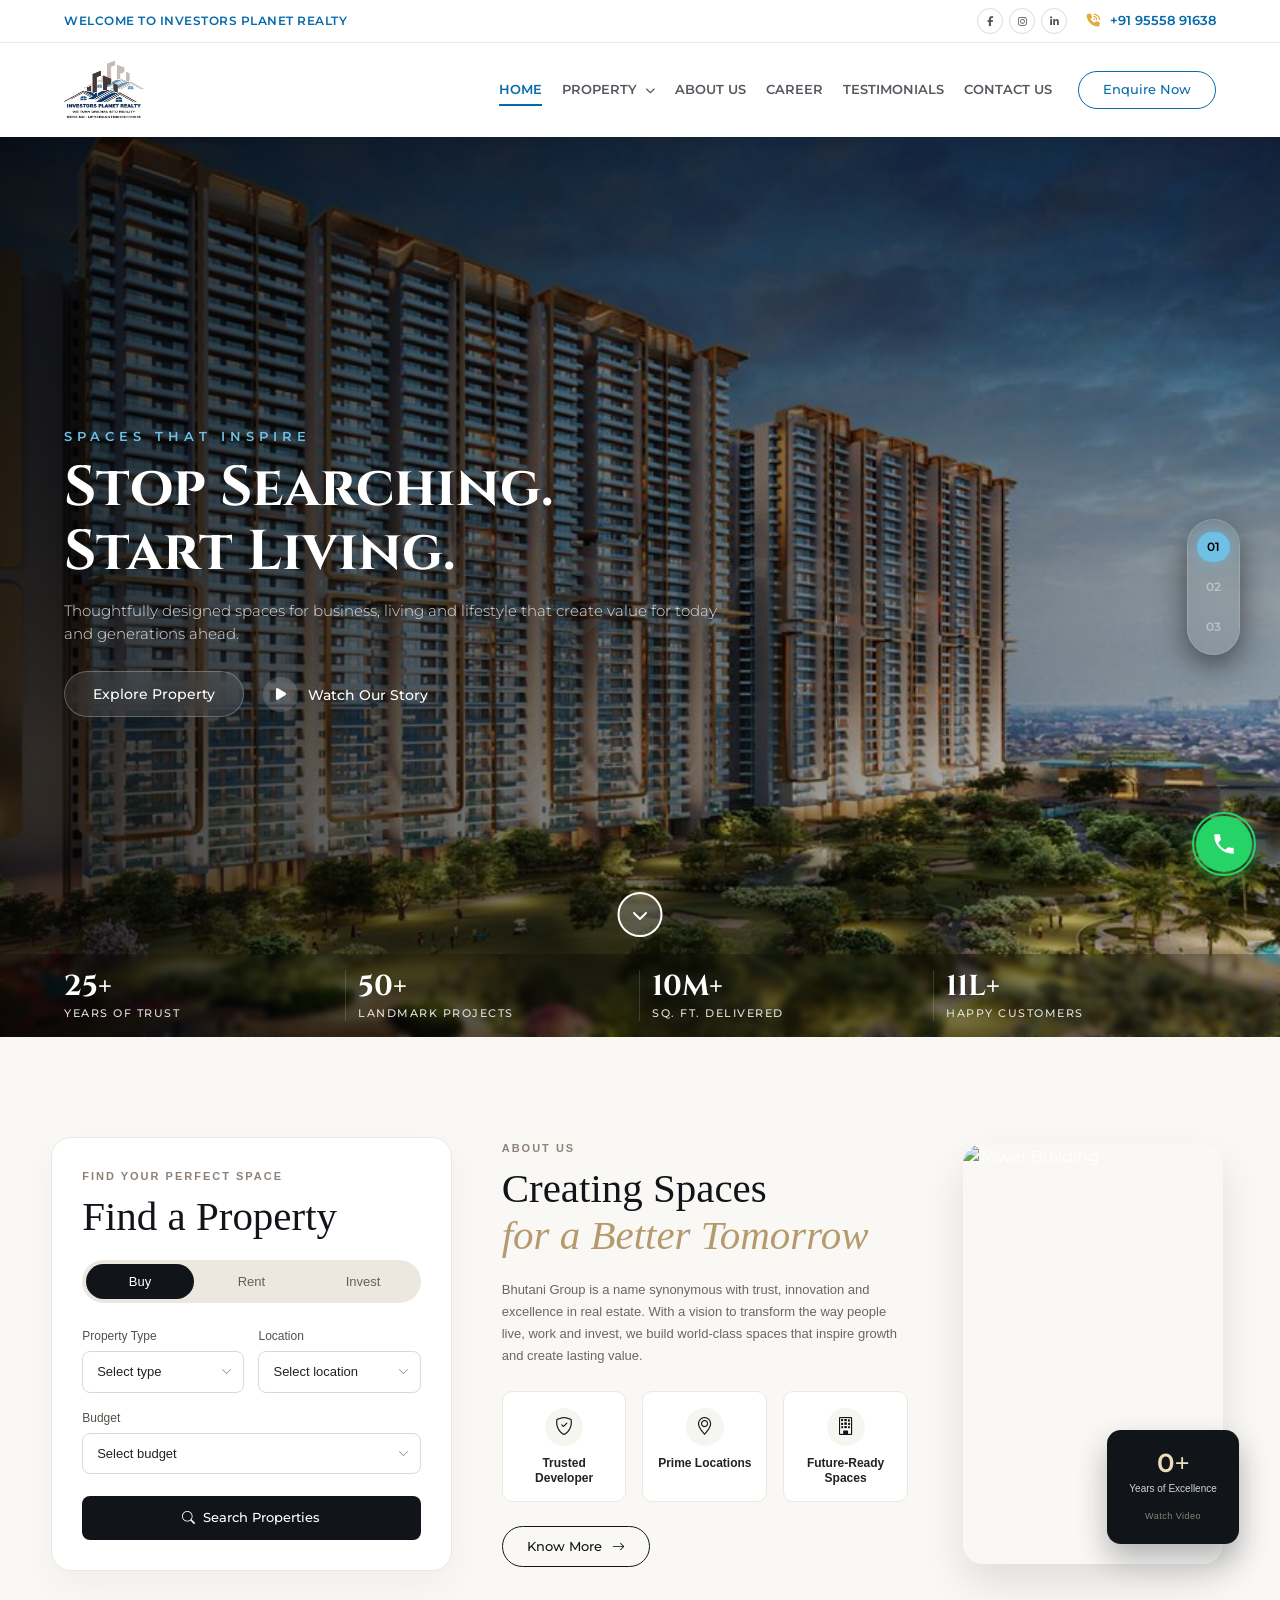
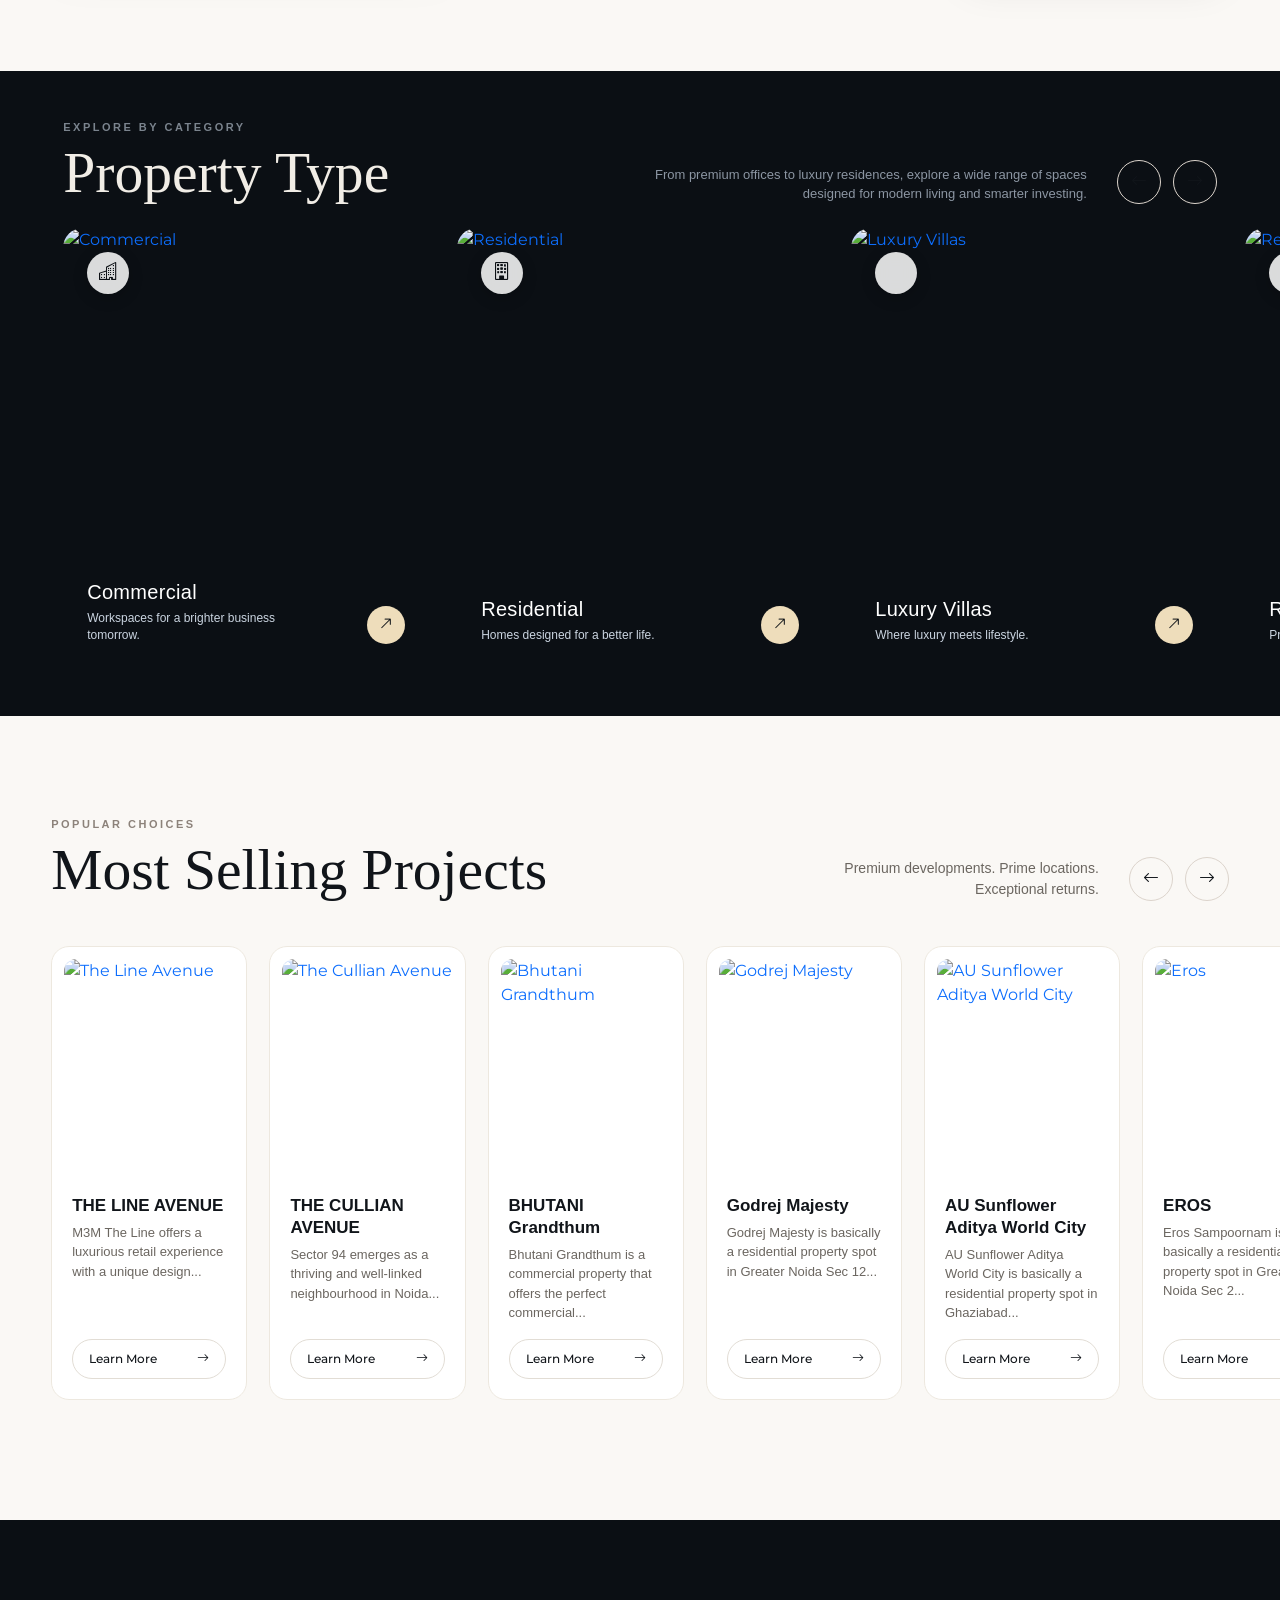
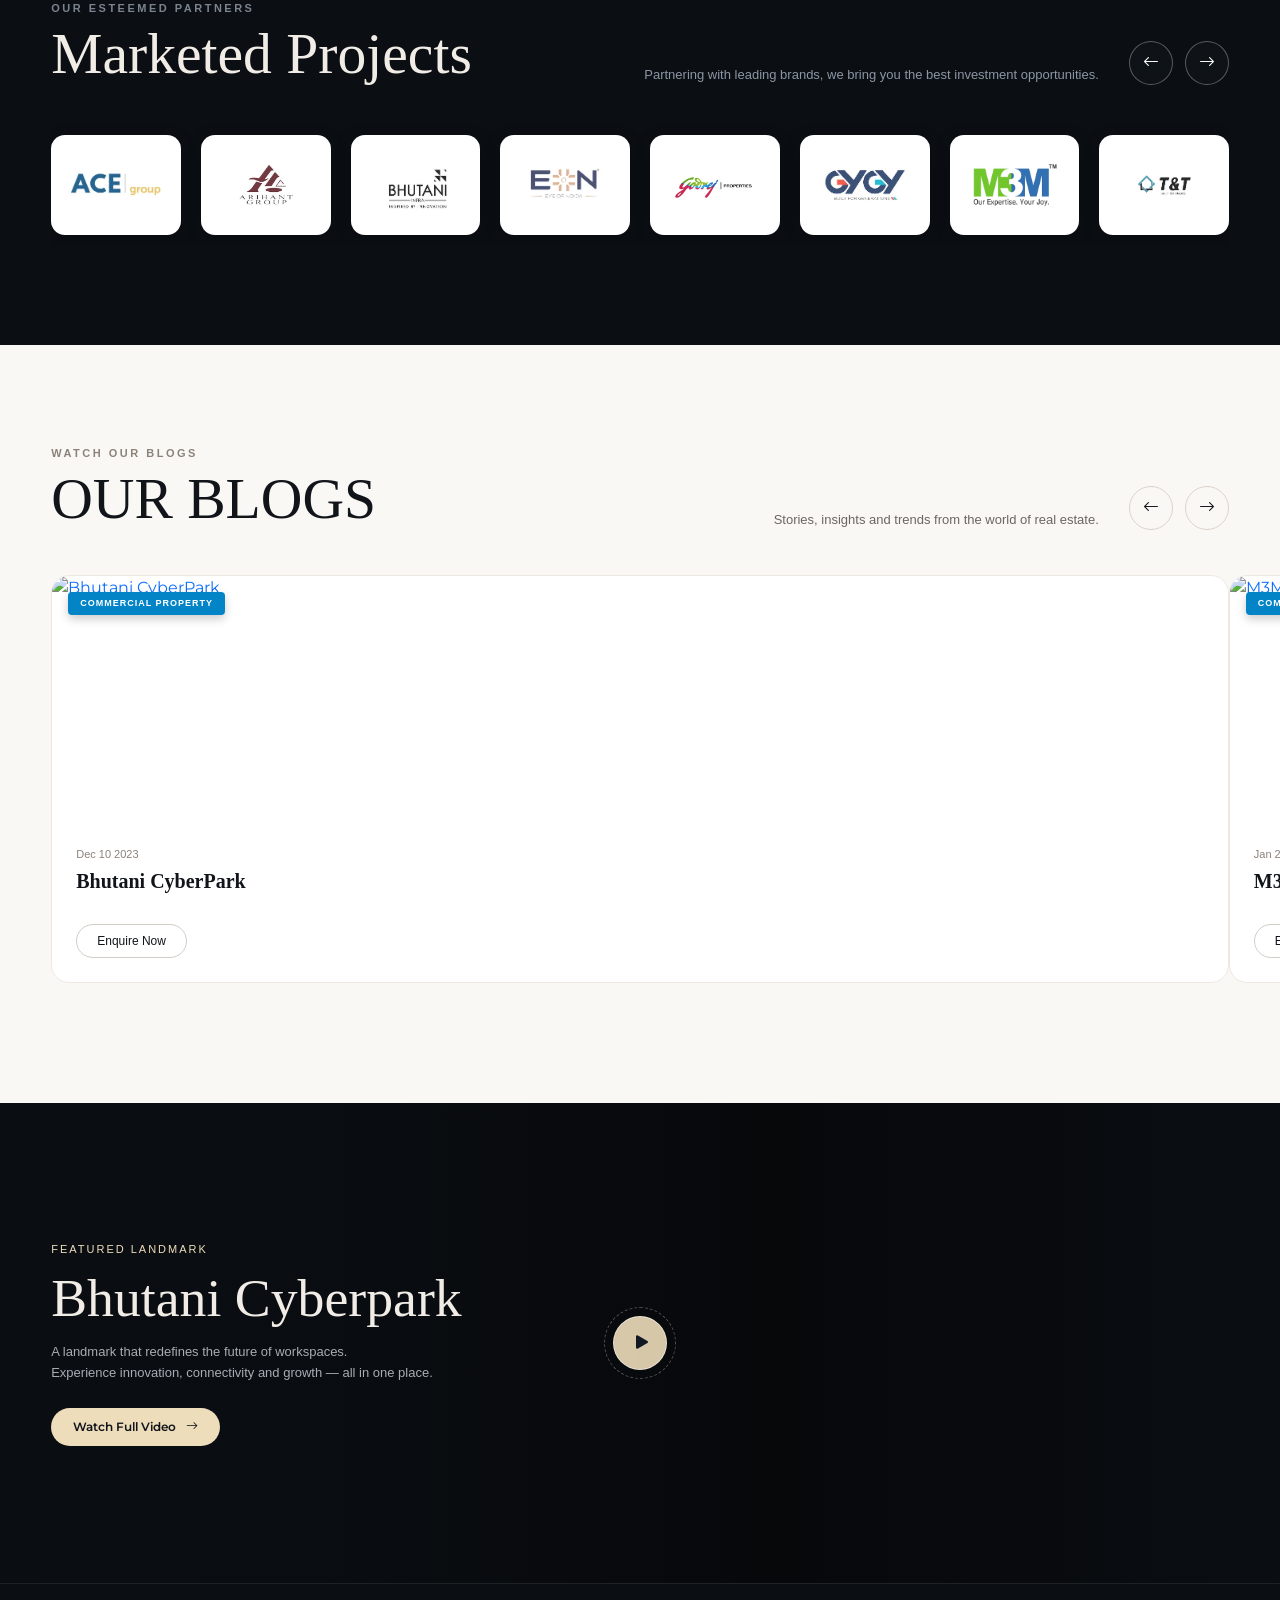
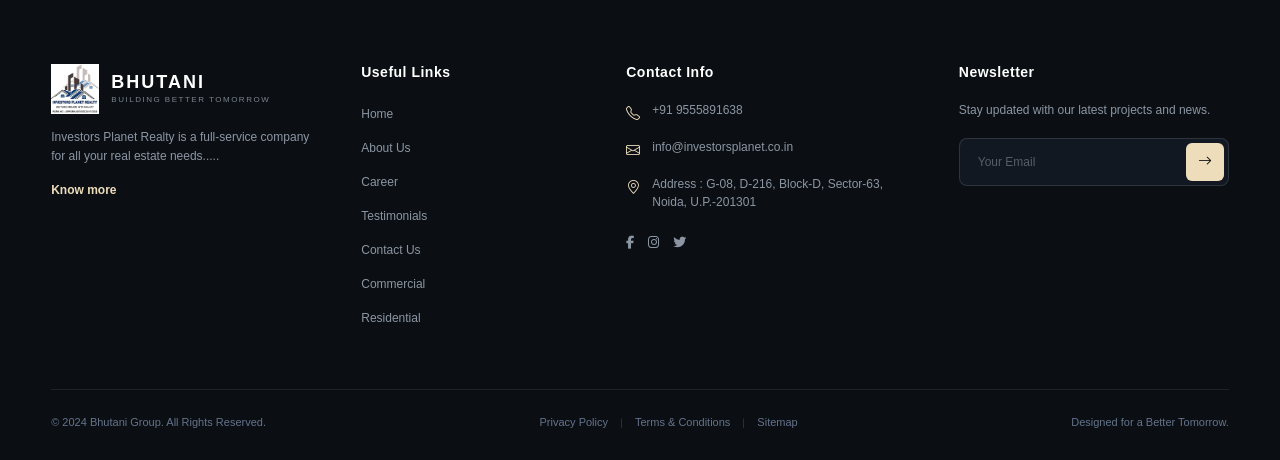
==== commit e0b8ad72: "commit" ====
--- a/index.html
+++ b/index.html
@@ -29,9 +29,9 @@
 
       <div class="top-right-group">
         <div class="top-social-icons">
-          <a href="#" class="social-circle-btn"><i class="fa-brands fa-facebook-f"></i></a>
-          <a href="#" class="social-circle-btn"><i class="fa-brands fa-instagram"></i></a>
-          <a href="#" class="social-circle-btn"><i class="fa-brands fa-linkedin-in"></i></a>
+          <a href="https://www.facebook.com" class="social-circle-btn"><i class="fa-brands fa-facebook-f"></i></a>
+          <a href="https://www.instagram.com" class="social-circle-btn"><i class="fa-brands fa-instagram"></i></a>
+          <a href="https://in.linkedin.com" class="social-circle-btn"><i class="fa-brands fa-linkedin-in"></i></a>
         </div>
         <div>
           <span class="top-contact-info"><i class="fa-solid fa-phone-volume"></i> +91 95558 91638</span>
@@ -42,7 +42,8 @@
 
   <nav class="navbar navbar-expand-lg navbar-light" id="mainNavbar">
     <div class="container-fluid site-alignment">
-      <a class="navbar-brand m-0" href="#"><img src="images/logo.webp" alt="Logo" style="height: 60px; width: 80px !important;"></a>
+      <a class="navbar-brand m-0" href="#"><img src="images/logo.webp" alt="Logo"
+          style="height: 60px; width: 80px !important;"></a>
 
       <button class="navbar-toggler shadow-none border-0" type="button" data-bs-toggle="collapse"
         data-bs-target="#navbarNav">
@@ -58,22 +59,23 @@
               Property <i class="fa-solid fa-chevron-down property-arrow"></i>
             </a>
             <ul class="dropdown-menu shadow" aria-labelledby="propertyDropdown">
-              <li><a class="dropdown-item" href="#"><i class="fa-solid fa-house"></i> Residential</a></li>
-              <li><a class="dropdown-item" href="#"><i class="fa-solid fa-building"></i> Commercial</a></li>
+              <li><a class="dropdown-item" href="Residential.html"><i class="fa-solid fa-house"></i> Residential</a></li>
+              <li><a class="dropdown-item" href="Commercial.html"><i class="fa-solid fa-building"></i> Commercial</a></li>
             </ul>
           </li>
-          <li class="nav-item"><a class="nav-link" href="#">About Us</a></li>
-          <li class="nav-item"><a class="nav-link" href="#">Career</a></li>
-          <li class="nav-item"><a class="nav-link" href="#">Testimonials</a></li>
-          <li class="nav-item"><a class="nav-link" href="#">Contact Us</a></li>
+          <li class="nav-item"><a class="nav-link" href="about.html">About Us</a></li>
+          <li class="nav-item"><a class="nav-link" href="Career.html">Career</a></li>
+          <li class="nav-item"><a class="nav-link" href="Testimonials.html">Testimonials</a></li>
+          <li class="nav-item"><a class="nav-link" href="contact.html">Contact Us</a></li>
         </ul>
         <div class="mt-3 mt-lg-0">
-          <a href="#" class="btn-enquiry d-none d-lg-inline-block">Enquire Now</a>
+          <a href="contact.html" class="btn-enquiry d-none d-lg-inline-block">Enquire Now</a>
         </div>
       </div>
     </div>
   </nav>
-
+  <!-- navbar end    -->
+  <!-- hero section start  -->
   <section class="hero-section" id="heroSec">
 
     <div class="hero-slide active">
@@ -96,7 +98,7 @@
     </div>
 
     <div class="hero-slide">
-      <div class="hero-bg-image" style="background-image: url('images/hero2');">
+      <div class="hero-bg-image" style="background-image: url('images/hero');">
       </div>
       <div class="hero-overlay"></div>
       <div class="container-fluid site-alignment w-100" style="position: relative; z-index: 3;">
@@ -105,8 +107,8 @@
           <h1 class="hero-title">Crafting Icons.<br>Redefining Luxury.</h1>
           <p class="hero-desc">Experience unmatched architectural brilliance built with high-end luxury, modern
             aesthetics, and world-class amenities.</p>
-          <div>
-            <a href="#" class="btn-explore">Discover Projects</a>
+          <div class="hero-buttons">
+            <a href="#" class="btn-explore">Explore Property</a>
             <a href="#" class="watch-story"><i class="fa-solid fa-play"></i> Watch Our Story</a>
           </div>
         </div>
@@ -114,7 +116,7 @@
     </div>
 
     <div class="hero-slide">
-      <div class="hero-bg-image" style="background-image: url('images/banner.jpeg');">
+      <div class="hero-bg-image" style="background-image: url('images/hero2');">
       </div>
       <div class="hero-overlay"></div>
       <div class="container-fluid site-alignment w-100" style="position: relative; z-index: 3;">
@@ -998,7 +1000,8 @@
         d="M6.62 10.79a15.053 15.053 0 0 0 6.59 6.59l2.2-2.2c.27-.27.67-.36 1.02-.24 1.12.37 2.33.57 3.57.57.55 0 1 .45 1 1V20c0 .55-.45 1-1 1-9.39 0-17-7.61-17-17 0-.55.45-1 1-1h3.5c.55 0 1 .45 1 1 0 1.25.2 2.45.57 3.57.11.35.03.74-.25 1.02l-2.2 2.2z" />
     </svg>
   </a>
-
+<!-- popup form  -->
+ 
   <!-- new section  -->
   <script src="https://cdn.jsdelivr.net/npm/bootstrap@5.3.3/dist/js/bootstrap.bundle.min.js"></script>
   <script src="https://cdn.jsdelivr.net/gh/mcstudios/glightbox/dist/js/glightbox.min.js"></script>
--- a/style.css
+++ b/style.css
@@ -97,7 +97,7 @@
 }
 
 .top-contact-info i {
-  color: var(--primary-color);
+  color: var(--gold-color);
   margin-right: 6px;
 }
 
@@ -249,7 +249,7 @@
   width: 100vw;
   height: 100vh;
   overflow: hidden;
-  background: #000;
+  background: #030303;
   display: flex;
   align-items: center;
 }
@@ -262,9 +262,10 @@
   height: 100%;
   opacity: 0;
   visibility: hidden;
-  transition: opacity 1.5s ease-in-out;
-  display: flex;
-  align-items: center;
+  transition: opacity 1.8s cubic-bezier(0.25, 1, 0.5, 1);
+  display: flex;
+  align-items: center;
+  z-index: 1;
 }
 
 .hero-slide.active {
@@ -273,10 +274,6 @@
   z-index: 2;
 }
 
-.hero-slide.active .hero-bg-image {
-  animation: continuousZoom 12s infinite alternate ease-in-out;
-}
-
 .hero-bg-image {
   position: absolute;
   top: 0;
@@ -286,16 +283,11 @@
   background-size: cover;
   background-position: center;
   transform: scale(1);
-}
-
-@keyframes continuousZoom {
-  0% {
-    transform: scale(1);
-  }
-
-  100% {
-    transform: scale(1.12);
-  }
+  transition: transform 12s ease-out;
+}
+
+.hero-slide.active .hero-bg-image {
+  transform: scale(1.08);
 }
 
 .hero-overlay {
@@ -304,7 +296,7 @@
   left: 0;
   width: 100%;
   height: 100%;
-  background: linear-gradient(90deg, rgba(3, 3, 3, 0.75) 0%, rgba(3, 3, 3, 0.4) 55%, rgba(0, 0, 0, 0.15) 100%);
+  background: linear-gradient(90deg, rgba(3, 3, 3, 0.78) 0%, rgba(3, 3, 3, 0.45) 55%, rgba(0, 0, 0, 0.2) 100%);
   z-index: 2;
 }
 
@@ -313,15 +305,40 @@
   z-index: 3;
   color: #fff;
   max-width: 680px;
+  margin-top: -30px;
+}
+
+.hero-subtitle,
+.hero-title,
+.hero-desc,
+.hero-buttons {
   opacity: 0;
-  transform: translateY(10px);
-  transition: all 1s cubic-bezier(0.16, 1, 0.3, 1) 0.3s;
-  margin-top: -30px;
-}
-
-.hero-slide.active .hero-content {
+  transform: translateY(30px);
+  transition: all 1s cubic-bezier(0.16, 1, 0.3, 1);
+}
+
+.hero-subtitle {
+  transition-delay: 0.25s;
+}
+
+.hero-title {
+  transition-delay: 0.4s;
+}
+
+.hero-desc {
+  transition-delay: 0.55s;
+}
+
+.hero-buttons {
+  transition-delay: 0.7s;
+}
+
+.hero-slide.active .hero-subtitle,
+.hero-slide.active .hero-title,
+.hero-slide.active .hero-desc,
+.hero-slide.active .hero-buttons {
+  opacity: 1;
   transform: translateY(0);
-  opacity: 1;
 }
 
 .hero-subtitle {
@@ -342,7 +359,7 @@
 
 .hero-desc {
   font-size: 14.5px;
-  color: #cccccc;
+  color: #dedede;
   margin-bottom: 25px;
   line-height: 1.6;
   font-weight: 300;
@@ -556,16 +573,16 @@
 }
 
 .hero-stats {
-    position: absolute;
-    bottom: 0;
-    left: 0;
-    width: 100%;
-    z-index: 5;
-    background: rgba(5, 5, 5, 0);
-    backdrop-filter: blur(3px);
-    -webkit-backdrop-filter: blur(3px);
-    border-top: none; 
-    padding: 16px 0;
+  position: absolute;
+  bottom: 0;
+  left: 0;
+  width: 100%;
+  z-index: 5;
+  background: rgba(5, 5, 5, 0.25);
+  backdrop-filter: blur(3px);
+  -webkit-backdrop-filter: blur(3px);
+  border-top: none;
+  padding: 16px 0;
 }
 
 .stat-item h3 {
@@ -585,7 +602,7 @@
 }
 
 .stat-divider {
-  border-right: 1px solid rgba(255, 255, 255, 0.2);
+  border-right: 1px solid rgba(255, 255, 255, 0.15);
 }
 
 @media(max-width: 991px) {
@@ -620,7 +637,9 @@
     font-size: 2.2rem;
   }
 }
-
+/* popup form start css  */
+
+/* and end  */
 /* about css  */
 :root {
   --primary-dark: #11151a;
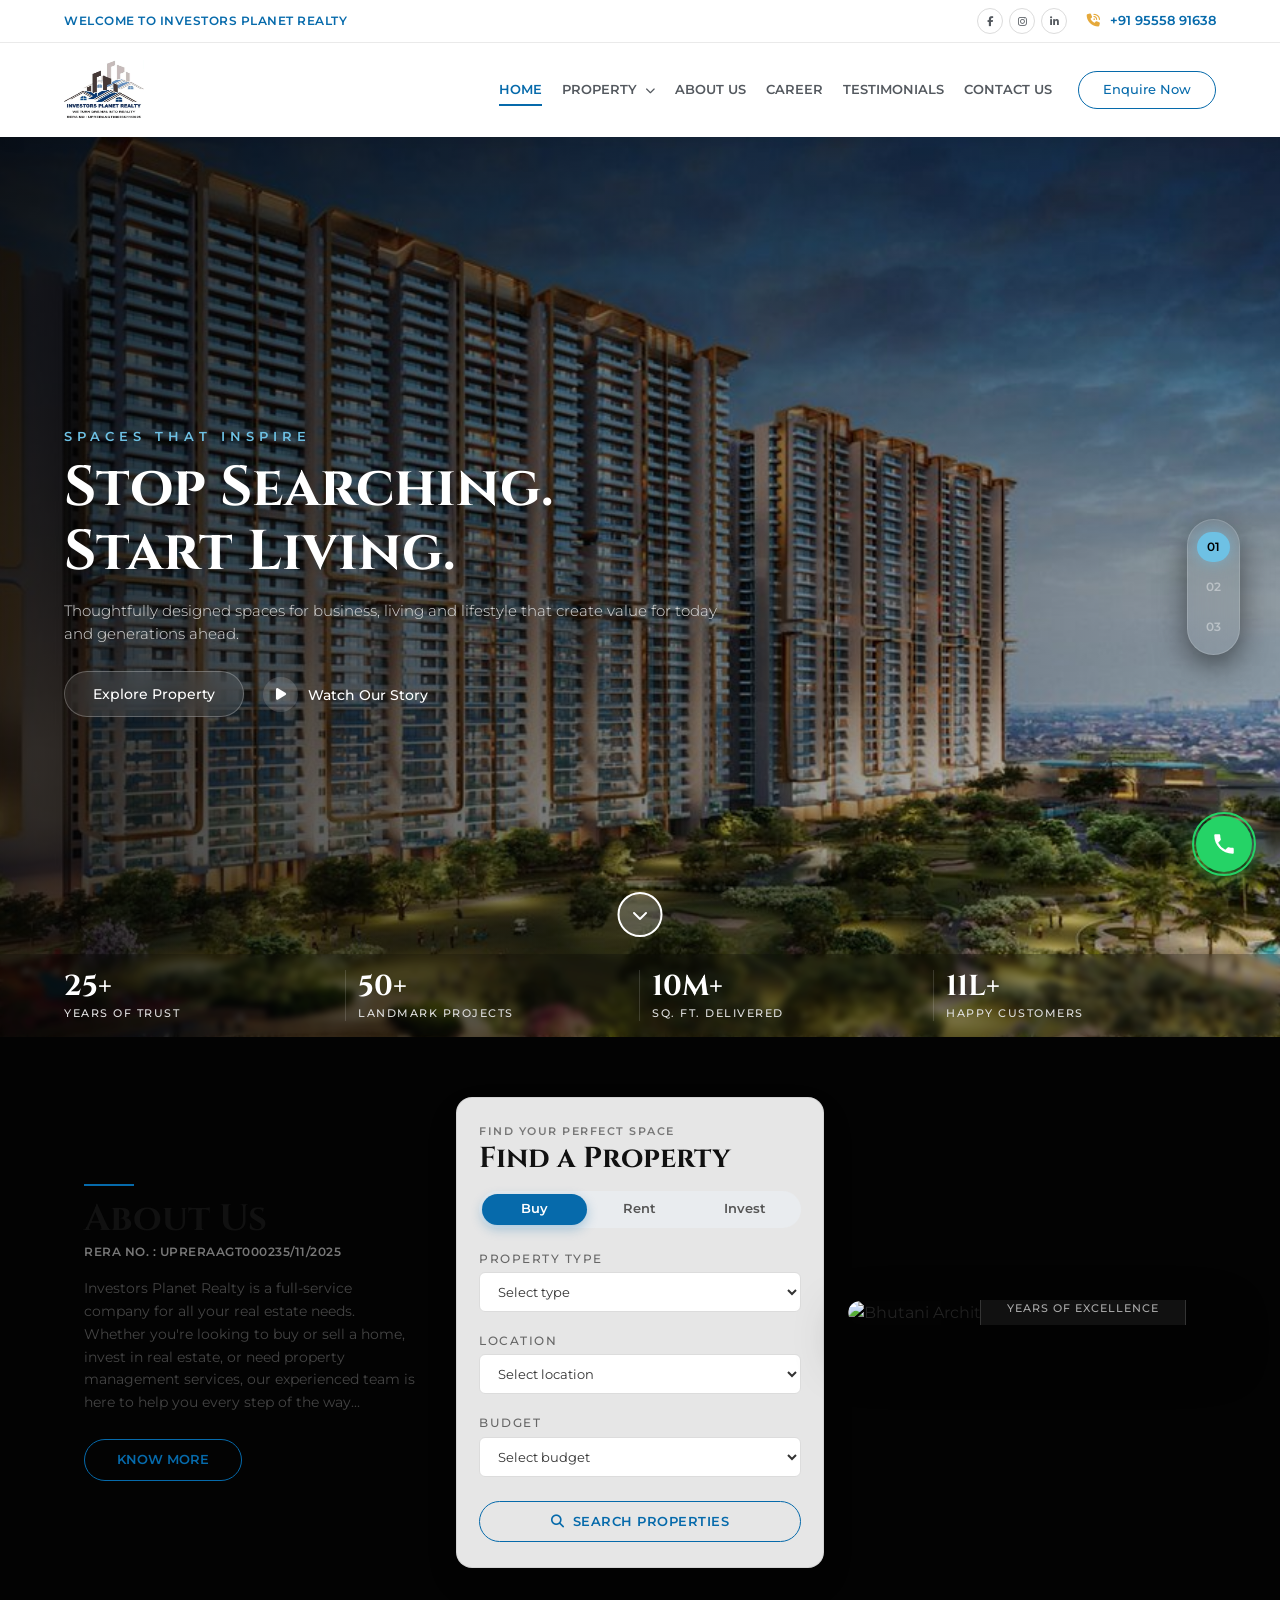
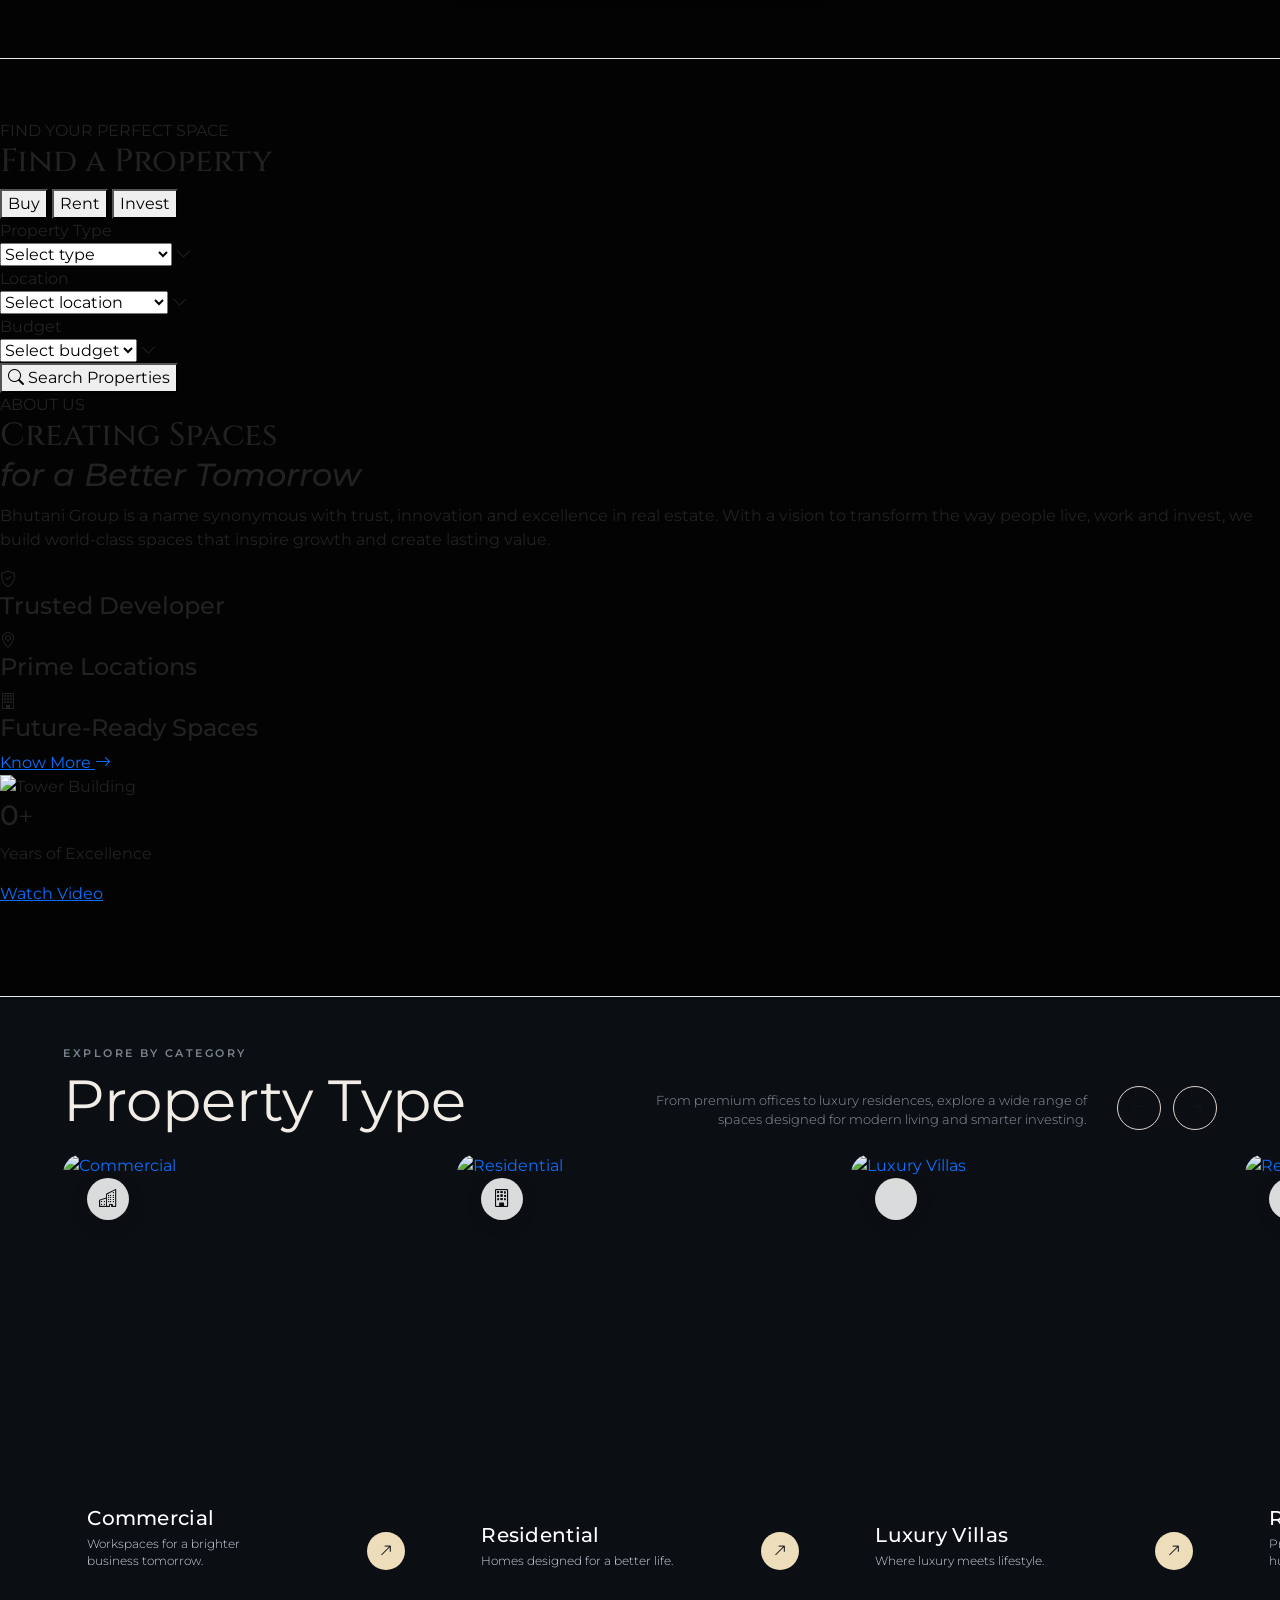
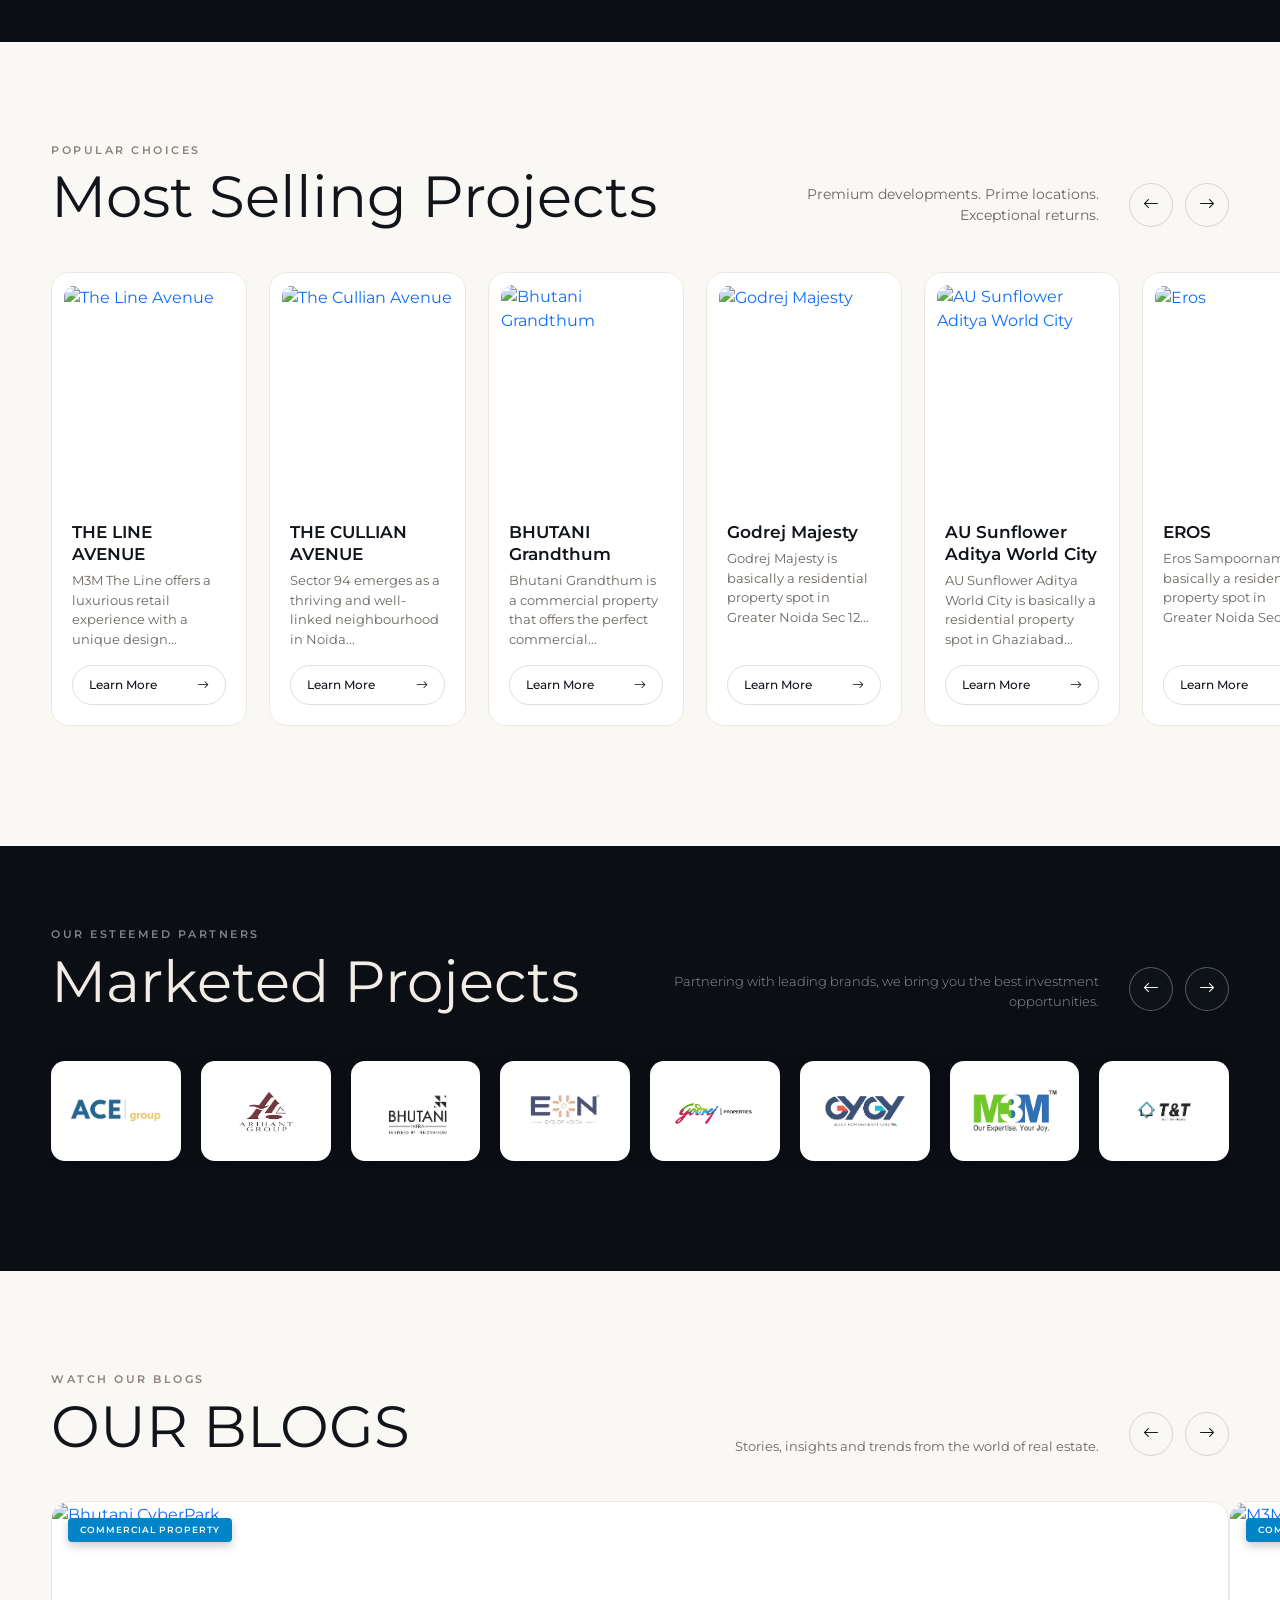
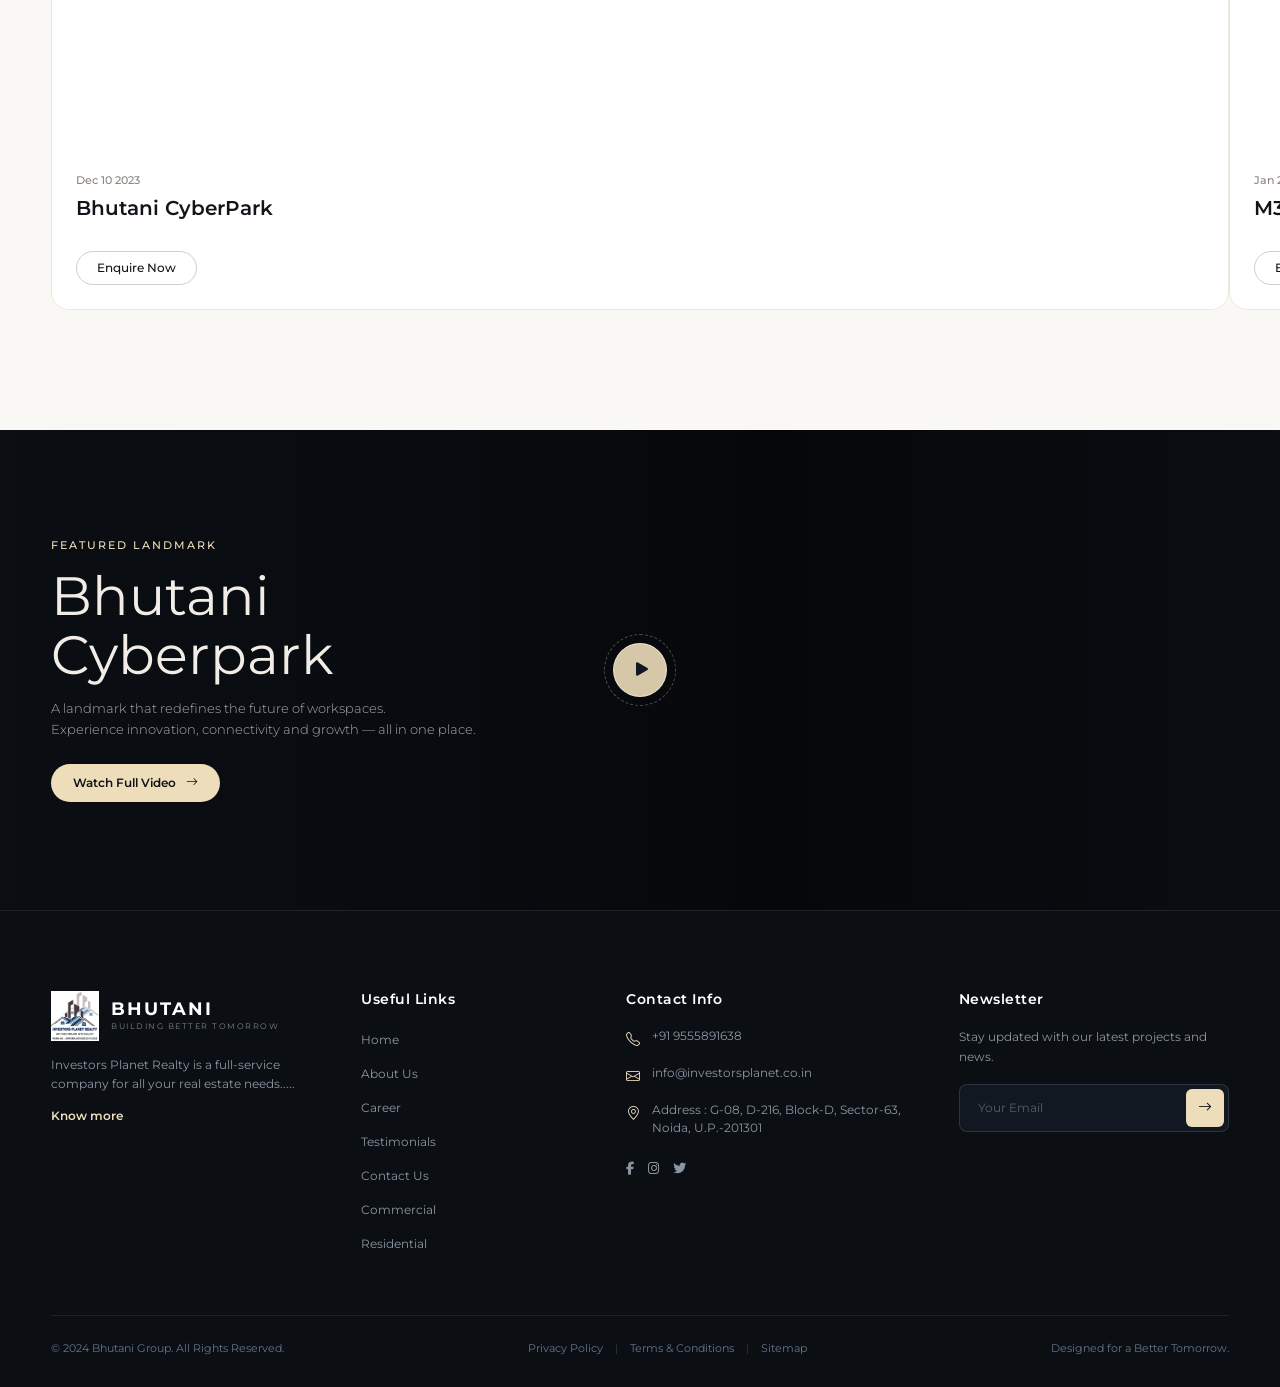
==== commit 54d6d872: "commit" ====
--- a/index.html
+++ b/index.html
@@ -180,6 +180,87 @@
 
 
   <!-- About section  -->
+   <section class="about-search-section site-alignment">
+  <div class="container-fluid p-0">
+    <div class="row g-4 align-items-center justify-content-center">
+      
+      <!-- 1. ABOUT US (First) -->
+      <div class="col-lg-4 col-md-12">
+        <div class="about-content-box">
+          <div class="about-title-line"></div>
+          <h2 class="about-main-title">About Us</h2>
+          <span class="rera-text">RERA NO. : UPRERAAGT000235/11/2025</span>
+          <p class="about-desc">
+            Investors Planet Realty is a full-service company for all your real estate needs. Whether you're looking to buy or sell a home, invest in real estate, or need property management services, our experienced team is here to help you every step of the way...
+          </p>
+          <a href="#" class="know-more-btn">Know More</a>
+        </div>
+      </div>
+
+      <!-- 2. PROPERTY FINDER FORM (Center) -->
+      <div class="col-lg-4 col-md-12 d-flex justify-content-center">
+        <div class="property-finder-box w-100">
+          <div class="finder-header-tag">Find Your Perfect Space</div>
+          <h3 class="finder-title">Find a Property</h3>
+
+          <div class="finder-tabs">
+            <button class="finder-tab active" onclick="switchFinderTab(this)">Buy</button>
+            <button class="finder-tab" onclick="switchFinderTab(this)">Rent</button>
+            <button class="finder-tab" onclick="switchFinderTab(this)">Invest</button>
+          </div>
+
+          <form>
+            <div class="mb-3">
+              <label class="finder-label">Property Type</label>
+              <select class="finder-select">
+                <option selected disabled>Select type</option>
+                <option value="residential">Residential</option>
+                <option value="commercial">Commercial</option>
+              </select>
+            </div>
+
+            <div class="mb-3">
+              <label class="finder-label">Location</label>
+              <select class="finder-select">
+                <option selected disabled>Select location</option>
+                <option value="noida">Noida Sector 132</option>
+                <option value="greater-noida">Greater Noida West</option>
+              </select>
+            </div>
+
+            <div class="mb-4">
+              <label class="finder-label">Budget</label>
+              <select class="finder-select">
+                <option selected disabled>Select budget</option>
+                <option value="1">₹50 Lakh - ₹1 Cr</option>
+                <option value="2">₹1 Cr - ₹3 Cr</option>
+                <option value="3">₹3 Cr+</option>
+              </select>
+            </div>
+
+            <button type="submit" class="finder-submit-btn">
+              <i class="fa-solid fa-magnifying-glass"></i> Search Properties
+            </button>
+          </form>
+        </div>
+      </div>
+
+      <!-- 3. IMAGE WITH BADGE (Last) -->
+      <div class="col-lg-4 col-md-12">
+        <div class="about-image-wrapper">
+          <img src="https://images.unsplash.com/photo-1600585154340-be6161a56a0c?auto=format&fit=crop&w=800&q=80" alt="Bhutani Architecture" class="about-img">
+          
+          <div class="excellence-badge-overlap">
+            <h3>25+</h3>
+            <p>Years of Excellence</p>
+            <span class="watch-video-text">Watch Video</span>
+          </div>
+        </div>
+      </div>
+
+    </div>
+  </div>
+</section>
   <!-- HTML Code -->
   <section class="about-search-section">
     <div class="about-search-full">
--- a/style.css
+++ b/style.css
@@ -637,386 +637,526 @@
     font-size: 2.2rem;
   }
 }
-/* popup form start css  */
-
+/* about  */
+/* --- ABOUT & SEARCH SECTION STYLES --- */
+.about-search-section {
+    background-color: #030303;
+    padding: 90px 0;
+    position: relative;
+    color: #fff;
+    border-bottom: 1px solid rgba(255, 255, 255, 0.08);
+}
+
+/* Property Finder (Without Box/Modal) */
+.property-finder-wrapper {
+    background: transparent;
+    padding: 0;
+}
+
+.finder-tabs {
+    display: inline-flex;
+    background: rgba(255, 255, 255, 0.06);
+    border-radius: 50px;
+    padding: 4px;
+    margin-bottom: 24px;
+}
+
+.finder-tab {
+    background: transparent;
+    border: none;
+    color: #aaa;
+    font-size: 13px;
+    font-weight: 600;
+    padding: 8px 24px;
+    border-radius: 50px;
+    cursor: pointer;
+    transition: all 0.3s ease;
+}
+
+.finder-tab.active {
+    background: var(--primary-color);
+    color: #fff;
+    box-shadow: 0 4px 15px rgba(6, 106, 171, 0.4);
+}
+
+.finder-title {
+    font-family: 'Cinzel', serif;
+    font-size: 2.2rem;
+    font-weight: 700;
+    color: #fff;
+    margin-bottom: 8px;
+    line-height: 1.2;
+}
+
+.finder-subtitle {
+    font-size: 13.5px;
+    color: #999;
+    margin-bottom: 25px;
+    line-height: 1.6;
+    font-weight: 300;
+}
+
+.finder-label {
+    font-size: 11px;
+    text-transform: uppercase;
+    letter-spacing: 1.5px;
+    color: var(--accent-color);
+    margin-bottom: 6px;
+    font-weight: 600;
+}
+
+.finder-select {
+    width: 100%;
+    background: rgba(255, 255, 255, 0.04);
+    border: 1px solid rgba(255, 255, 255, 0.12);
+    color: #fff;
+    padding: 13px 16px;
+    border-radius: 10px;
+    font-size: 14px;
+    outline: none;
+    transition: 0.3s;
+}
+
+.finder-select:focus {
+    border-color: var(--primary-color);
+    background: rgba(255, 255, 255, 0.07);
+    box-shadow: 0 0 15px rgba(6, 106, 171, 0.2);
+}
+
+.finder-select option {
+    background: #111;
+    color: #fff;
+}
+
+.finder-submit-btn {
+    width: 100%;
+    background: var(--primary-color);
+    color: #fff;
+    border: none;
+    padding: 14px;
+    border-radius: 10px;
+    font-weight: 600;
+    font-size: 14px;
+    letter-spacing: 0.5px;
+    cursor: pointer;
+    transition: 0.3s;
+    display: flex;
+    align-items: center;
+    justify-content: center;
+    gap: 10px;
+    margin-top: 15px;
+}
+
+.finder-submit-btn:hover {
+    background: #055589;
+    box-shadow: 0 6px 20px rgba(6, 106, 171, 0.4);
+    transform: translateY(-2px);
+}
+
+/* About Content Box */
+.about-content-box {
+    padding-left: 20px;
+}
+
+.about-tag {
+    font-size: 12px;
+    text-transform: uppercase;
+    letter-spacing: 4px;
+    color: var(--accent-color);
+    font-weight: 600;
+    display: block;
+    margin-bottom: 10px;
+}
+
+.about-main-title {
+    font-family: 'Cinzel', serif;
+    font-size: 3rem;
+    font-weight: 700;
+    line-height: 1.15;
+    color: #fff;
+    margin-bottom: 20px;
+}
+
+.about-desc {
+    font-size: 15px;
+    color: #cccccc;
+    line-height: 1.7;
+    font-weight: 300;
+    margin-bottom: 25px;
+}
+
+.about-icon-box {
+    width: 48px;
+    height: 48px;
+    background: rgba(110, 193, 228, 0.08);
+    border: 1px solid rgba(110, 193, 228, 0.25);
+    border-radius: 12px;
+    display: flex;
+    align-items: center;
+    justify-content: center;
+    color: var(--accent-color);
+    font-size: 18px;
+    margin-bottom: 10px;
+    transition: 0.3s;
+}
+
+.col-6:hover .about-icon-box {
+    background: var(--primary-color);
+    color: #fff;
+    border-color: var(--primary-color);
+    transform: translateY(-4px);
+}
+
+.about-icon-text {
+    font-size: 12.5px;
+    font-weight: 500;
+    color: #ccc;
+}
+
+.discover-link {
+    color: #fff;
+    text-decoration: none;
+    font-size: 14px;
+    font-weight: 600;
+    display: inline-flex;
+    align-items: center;
+    transition: 0.3s;
+}
+
+.discover-link:hover {
+    color: var(--accent-color);
+}
+
+.discover-link:hover i {
+    transform: translateX(6px);
+}
+
+.discover-link i {
+    transition: transform 0.3s ease;
+    color: var(--accent-color);
+}
+
+/* About Image & Badge Wrapper */
+.about-image-wrapper {
+    position: relative;
+    border-radius: 20px;
+    overflow: hidden;
+    box-shadow: 0 25px 50px rgba(0,0,0,0.8);
+}
+
+.about-img {
+    width: 100%;
+    height: 440px;
+    object-fit: cover;
+    transform: scale(1);
+    transition: transform 0.6s ease;
+}
+
+.about-image-wrapper:hover .about-img {
+    transform: scale(1.05);
+}
+
+.excellence-badge {
+    position: absolute;
+    bottom: 25px;
+    right: 25px;
+    background: rgba(12, 12, 12, 0.85);
+    backdrop-filter: blur(15px);
+    border: 1px solid rgba(110, 193, 228, 0.4);
+    padding: 20px 26px;
+    border-radius: 16px;
+    text-align: center;
+    box-shadow: 0 15px 35px rgba(0,0,0,0.6);
+}
+
+.excellence-badge h3 {
+    font-family: 'Cinzel', serif;
+    font-size: 2.2rem;
+    font-weight: 700;
+    color: var(--accent-color);
+    margin-bottom: 2px;
+}
+
+.excellence-badge p {
+    font-size: 11px;
+    color: #ccc;
+    text-transform: uppercase;
+    letter-spacing: 1.5px;
+    margin-bottom: 0;
+    font-weight: 600;
+}
+
+@media(max-width: 991px) {
+    .about-main-title { font-size: 2.3rem; }
+    .about-content-box { padding-left: 0; margin-top: 40px; }
+    .about-img { height: 360px; }
+}
 /* and end  */
 /* about css  */
-:root {
-  --primary-dark: #11151a;
-  --accent-gold: #eeddbb;
-  --accent-gold-hover: #dfba73;
-  --text-muted: #8c827a;
-  --bg-section: #faf8f5;
-  --card-bg: #ffffff;
-  --border-color: #ede8df;
-  --font-sans: 'Inter', sans-serif;
-  --font-serif: 'Playfair Display', serif;
-}
-
 .about-search-section {
-  background-color: var(--bg-section);
-  padding: 100px 0;
-  width: 100%;
-  overflow-x: hidden;
-}
-
-.about-search-full {
-  width: 92%;
-  max-width: 1400px;
-  margin: 0 auto;
-  display: flex;
-  align-items: center;
-  justify-content: space-between;
-  gap: 50px;
-}
-
-.search-panel {
-  flex: 1;
-  background: var(--card-bg);
-  padding: 30px;
-  border-radius: 20px;
-  border: 1px solid var(--border-color);
-  box-shadow: 0 15px 35px rgba(0, 0, 0, 0.04);
-}
-
-.sub-title {
-  font-family: var(--font-sans);
-  font-size: 11px;
-  letter-spacing: 2px;
-  color: var(--text-muted);
-  font-weight: 600;
-  display: block;
-  margin-bottom: 8px;
-}
-
-.section-title {
-  font-family: var(--font-serif);
-  font-size: clamp(30px, 3.2vw, 42px);
-  color: var(--primary-dark);
-  line-height: 1.15;
-  margin-bottom: 20px;
-}
-
-.section-title i {
-  font-family: var(--font-serif);
-  font-style: italic;
-  color: #b59a6d;
-}
-
-.tab-switcher {
-  display: flex;
-  background-color: #ede8df;
-  padding: 4px;
-  border-radius: 50px;
-  margin-bottom: 24px;
-  gap: 4px;
-  width: 100%;
-}
-
-.tab-btn {
-  flex: 1;
-  background: transparent;
-  color: #635f59;
-  font-family: var(--font-sans);
-  font-size: 13px;
-  font-weight: 500;
-  padding: 8px 0;
-  border-radius: 50px;
-  border: none;
-  cursor: pointer;
-  transition: all 0.3s ease;
-}
-
-.tab-btn.active {
-  background-color: var(--primary-dark);
-  color: #ffffff;
-}
-
-.form-container {
-  display: flex;
-  flex-direction: column;
-  gap: 16px;
-}
-
-.form-grid {
-  display: flex;
-  gap: 14px;
-}
-
-.input-group-custom {
-  flex: 1;
-  display: flex;
-  flex-direction: column;
-  gap: 6px;
-}
-
-.input-group-custom label {
-  font-family: var(--font-sans);
-  font-size: 12px;
-  font-weight: 500;
-  color: #55504a;
-}
-
-.select-box {
-  position: relative;
-  width: 100%;
-}
-
-.select-box select {
-  width: 100%;
-  appearance: none;
-  background-color: #ffffff;
-  border: 1px solid #dfd8cc;
-  border-radius: 8px;
-  padding: 10px 14px;
-  font-size: 13px;
-  color: #222222;
-  font-family: var(--font-sans);
-  outline: none;
-  cursor: pointer;
-  transition: border-color 0.2s ease;
-}
-
-.select-box select:focus {
-  border-color: var(--primary-dark);
-}
-
-.select-box i {
-  position: absolute;
-  right: 12px;
-  top: 50%;
-  transform: translateY(-50%);
-  font-size: 11px;
-  color: var(--text-muted);
-  pointer-events: none;
-}
-
-.submit-search-btn {
-  background-color: var(--primary-dark);
-  color: #ffffff;
-  padding: 12px 20px;
-  border-radius: 8px;
-  border: none;
-  display: flex;
-  align-items: center;
-  justify-content: center;
-  gap: 8px;
-  font-family: var(--font-sans);
-  font-size: 13px;
-  font-weight: 500;
-  cursor: pointer;
-  margin-top: 6px;
-  transition: all 0.3s ease;
-}
-
-.submit-search-btn:hover {
-  background-color: var(--accent-gold-hover);
-  color: var(--primary-dark);
-  transform: translateY(-2px);
-}
-
-.about-panel {
-  flex: 1.2;
-  display: flex;
-  flex-direction: column;
-}
-
-.about-text {
-  font-family: var(--font-sans);
-  font-size: 13px;
-  line-height: 1.7;
-  color: #6b6660;
-  margin-bottom: 24px;
-}
-
-.features-list {
-  display: flex;
-  gap: 16px;
-  margin-bottom: 24px;
-}
-
-.feature-card {
-  flex: 1;
-  background-color: var(--card-bg);
-  border: 1px solid var(--border-color);
-  border-radius: 10px;
-  padding: 16px 12px;
-  display: flex;
-  flex-direction: column;
-  align-items: center;
-  text-align: center;
-  gap: 10px;
-  transition: transform 0.3s ease;
-}
-
-.feature-card:hover {
-  transform: translateY(-4px);
-  border-color: var(--accent-gold-hover);
-}
-
-.feature-icon {
-  width: 38px;
-  height: 38px;
-  border-radius: 50%;
-  background-color: #f7f5f0;
-  display: flex;
-  align-items: center;
-  justify-content: center;
-  font-size: 18px;
-  color: var(--primary-dark);
-}
-
-.feature-card h4 {
-  font-family: var(--font-sans);
-  font-size: 12px;
-  font-weight: 600;
-  color: #222222;
-  margin: 0;
-}
-
-.more-btn {
-  display: inline-flex;
-  align-items: center;
-  justify-content: center;
-  gap: 10px;
-  background-color: transparent;
-  color: var(--primary-dark);
-  border: 1px solid var(--primary-dark);
-  padding: 10px 24px;
-  border-radius: 50px;
-  font-family: var(--font-sans);
-  font-size: 13px;
-  font-weight: 500;
-  text-decoration: none;
-  width: max-content;
-  transition: all 0.3s ease;
-}
-
-.more-btn:hover {
-  background-color: var(--primary-dark);
-  color: #ffffff;
-  transform: translateX(4px);
-}
-
-.image-panel {
-  flex: 0.8;
-  position: relative;
-  display: flex;
-  justify-content: center;
-}
-
-.tall-image-wrapper {
-  width: 100%;
-  max-width: 260px;
-  height: 420px;
-  border-radius: 20px;
-  overflow: hidden;
-  box-shadow: 0 20px 40px rgba(0, 0, 0, 0.1);
-}
-
-.tall-image-wrapper img {
-  width: 100%;
-  height: 100%;
-  object-fit: cover;
-  transition: transform 0.5s ease;
-}
-
-.tall-image-wrapper:hover img {
-  transform: scale(1.05);
-}
-
-.floating-experience {
-  position: absolute;
-  bottom: 20px;
-  right: -10px;
-  background-color: var(--primary-dark);
-  color: #ffffff;
-  padding: 18px 22px;
-  border-radius: 14px;
-  text-align: center;
-  box-shadow: 0 15px 30px rgba(17, 24, 34, 0.3);
-  transition: transform 0.3s ease;
-}
-
-.floating-experience:hover {
-  transform: translateY(-4px);
-}
-
-.floating-experience h3 {
-  font-family: var(--font-serif);
-  font-size: 26px;
-  font-weight: 600;
-  color: var(--accent-gold);
-  margin: 0;
-}
-
-.floating-experience p {
-  font-family: var(--font-sans);
-  font-size: 10px;
-  color: #cbd5e1;
-  margin: 2px 0 6px 0;
-}
-
-.floating-experience a {
-  font-family: var(--font-sans);
-  font-size: 9px;
-  color: var(--text-muted);
-  text-decoration: none;
-  letter-spacing: 0.5px;
-}
-
-.floating-experience a:hover {
-  color: var(--accent-gold);
-}
-
-@media (max-width: 1024px) {
-  .about-search-full {
-    flex-direction: column;
-    gap: 40px;
-  }
-
-  .search-panel,
-  .about-panel,
-  .image-panel {
+    /* Background me luxury property ki image + soft white/glass overlay takki text clear rahe */
+    background: linear-gradient(rgba(255, 255, 255, 0.92), rgba(255, 255, 255, 0.92)), url('https://images.unsplash.com/photo-1545324418-cc1a3fa10c00?auto=format&fit=crop&w=1920&q=80');
+    background-size: cover;
+    background-position: center;
+    background-attachment: fixed;
+    padding: 60px 0 90px 0;
+    position: relative;
+    color: #222222;
+    border-bottom: 1px solid #eaeaea;
+}
+
+/* Entrance Animation */
+.about-search-section .row {
+    animation: fadeInUpSection 1.2s cubic-bezier(0.16, 1, 0.3, 1) forwards;
+}
+
+@keyframes fadeInUpSection {
+    0% {
+        opacity: 0;
+        transform: translateY(40px);
+    }
+    100% {
+        opacity: 1;
+        transform: translateY(0);
+    }
+}
+
+/* Compact Property Finder Box with subtle glassmorphism effect */
+.property-finder-box {
+    background: rgba(255, 255, 255, 0.9);
+    backdrop-filter: blur(10px);
+    -webkit-backdrop-filter: blur(10px);
+    border: 1px solid rgba(0, 0, 0, 0.08);
+    border-radius: 16px;
+    padding: 25px 22px;
+    box-shadow: 0 15px 35px rgba(0, 0, 0, 0.08);
+}
+
+.finder-header-tag {
+    font-size: 11px;
+    text-transform: uppercase;
+    letter-spacing: 1.5px;
+    color: #777;
+    margin-bottom: 2px;
+    font-weight: 600;
+}
+
+.finder-title {
+    font-family: 'Cinzel', serif;
+    font-size: 1.8rem;
+    font-weight: 700;
+    color: #111111;
+    margin-bottom: 15px;
+}
+
+.finder-tabs {
+    display: flex;
+    background: #e9ecef;
+    border-radius: 50px;
+    padding: 3px;
+    margin-bottom: 18px;
+}
+
+.finder-tab {
+    flex: 1;
+    background: transparent;
+    border: none;
+    color: #555;
+    font-size: 12.5px;
+    font-weight: 600;
+    padding: 6px 0;
+    border-radius: 50px;
+    cursor: pointer;
+    transition: all 0.3s ease;
+}
+
+.finder-tab.active {
+    background: var(--primary-color);
+    color: #fff;
+    box-shadow: 0 4px 12px rgba(6, 106, 171, 0.3);
+}
+
+.finder-label {
+    font-size: 11.5px;
+    color: #666;
+    margin-bottom: 4px;
+    font-weight: 500;
+}
+
+.finder-select {
     width: 100%;
-    flex: unset;
-  }
-
-  .tall-image-wrapper {
-    max-width: 100%;
-    height: 350px;
-  }
-
-  .floating-experience {
-    right: 20px;
-  }
-}
-
-@media (max-width: 576px) {
-  .about-search-section {
-    padding: 60px 0;
-  }
-
-  .search-panel {
-    padding: 20px 16px;
-  }
-
-  .form-grid {
-    flex-direction: column;
-  }
-
-  .features-list {
-    flex-direction: column;
-  }
-
-  .floating-experience {
-    right: 10px;
-    bottom: 10px;
-    padding: 14px 18px;
-  }
-}
-
-/* property css start  */
+    background: #ffffff;
+    border: 1px solid #dcdcdc;
+    color: #333333;
+    padding: 10px 14px;
+    border-radius: 6px;
+    font-size: 13px;
+    outline: none;
+    transition: 0.3s;
+}
+
+.finder-select:focus {
+    border-color: var(--primary-color);
+    box-shadow: 0 0 0 3px rgba(6, 106, 171, 0.1);
+}
+
+.finder-select option {
+    background: #ffffff;
+    color: #333333;
+}
+
+.finder-submit-btn {
+    width: 100%;
+    background: transparent;
+    color: var(--primary-color);
+    border: 1.5px solid var(--primary-color);
+    padding: 10px;
+    border-radius: 50px;
+    font-weight: 600;
+    font-size: 13px;
+    text-transform: uppercase;
+    letter-spacing: 0.5px;
+    cursor: pointer;
+    transition: all 0.3s ease;
+    display: flex;
+    align-items: center;
+    justify-content: center;
+    gap: 8px;
+    margin-top: 10px;
+}
+
+.finder-submit-btn:hover {
+    background: var(--primary-color);
+    color: #fff;
+    box-shadow: 0 4px 15px rgba(6, 106, 171, 0.3);
+}
+
+/* About Content Box */
+.about-content-box {
+    padding-right: 15px;
+}
+
+.about-title-line {
+    width: 50px;
+    height: 2px;
+    background: var(--primary-color);
+    margin-bottom: 12px;
+}
+
+.about-main-title {
+    font-family: 'Cinzel', serif;
+    font-size: 2.3rem;
+    font-weight: 700;
+    color: #111111;
+    margin-bottom: 4px;
+}
+
+.rera-text {
+    font-size: 11.5px;
+    color: #777;
+    font-weight: 600;
+    letter-spacing: 0.5px;
+    display: block;
+    margin-bottom: 15px;
+}
+
+.about-desc {
+    font-size: 13.5px;
+    color: #444444;
+    line-height: 1.7;
+    font-weight: 400;
+    margin-bottom: 25px;
+}
+
+.know-more-btn {
+    display: inline-block;
+    background: transparent;
+    color: var(--primary-color);
+    border: 1.5px solid var(--primary-color);
+    padding: 10px 32px;
+    border-radius: 50px;
+    font-size: 13px;
+    font-weight: 600;
+    text-transform: uppercase;
+    text-decoration: none;
+    transition: all 0.3s ease;
+}
+
+.know-more-btn:hover {
+    background: var(--primary-color);
+    color: #fff;
+    box-shadow: 0 4px 15px rgba(6, 106, 171, 0.3);
+}
+
+/* About Image & Overlapping Badge Wrapper */
+.about-image-wrapper {
+    position: relative;
+    margin-bottom: 40px;
+}
+
+.about-img {
+    width: 100%;
+    height: 400px;
+    object-fit: cover;
+    border-radius: 16px;
+    box-shadow: 0 20px 40px rgba(0, 0, 0, 0.15);
+}
+
+/* Badge with Infinite Floating Animation */
+.excellence-badge-overlap {
+    position: absolute;
+    bottom: -40px;
+    right: 30px;
+    background: #111111;
+    color: #fff;
+    border: 1px solid rgba(255, 255, 255, 0.15);
+    padding: 18px 26px;
+    border-radius: 14px;
+    text-align: center;
+    box-shadow: 0 15px 35px rgba(0, 0, 0, 0.35);
+    min-width: 170px;
+    animation: infiniteFloatBadge 4s ease-in-out infinite;
+}
+
+@keyframes infiniteFloatBadge {
+    0%, 100% {
+        transform: translateY(0px);
+    }
+    50% {
+        transform: translateY(-8px);
+    }
+}
+
+.excellence-badge-overlap h3 {
+    font-family: 'Cinzel', serif;
+    font-size: 1.9rem;
+    font-weight: 700;
+    color: #fff;
+    margin-bottom: 2px;
+}
+
+.excellence-badge-overlap p {
+    font-size: 10.5px;
+    color: #aaa;
+    text-transform: uppercase;
+    letter-spacing: 1px;
+    margin-bottom: 5px;
+    font-weight: 500;
+}
+
+.watch-video-text {
+    font-size: 11.5px;
+    color: var(--accent-color);
+    font-weight: 600;
+    text-decoration: underline;
+    cursor: pointer;
+}
+
+@media(max-width: 991px) {
+    .about-content-box { padding-right: 0; margin-bottom: 30px; }
+    .about-img { height: 340px; }
+    .excellence-badge-overlap { right: 15px; bottom: -30px; padding: 15px 20px; }
+}/* property css start  */
 .property-type-section {
   background-color: #0b0f14;
   padding: 100px 0;
